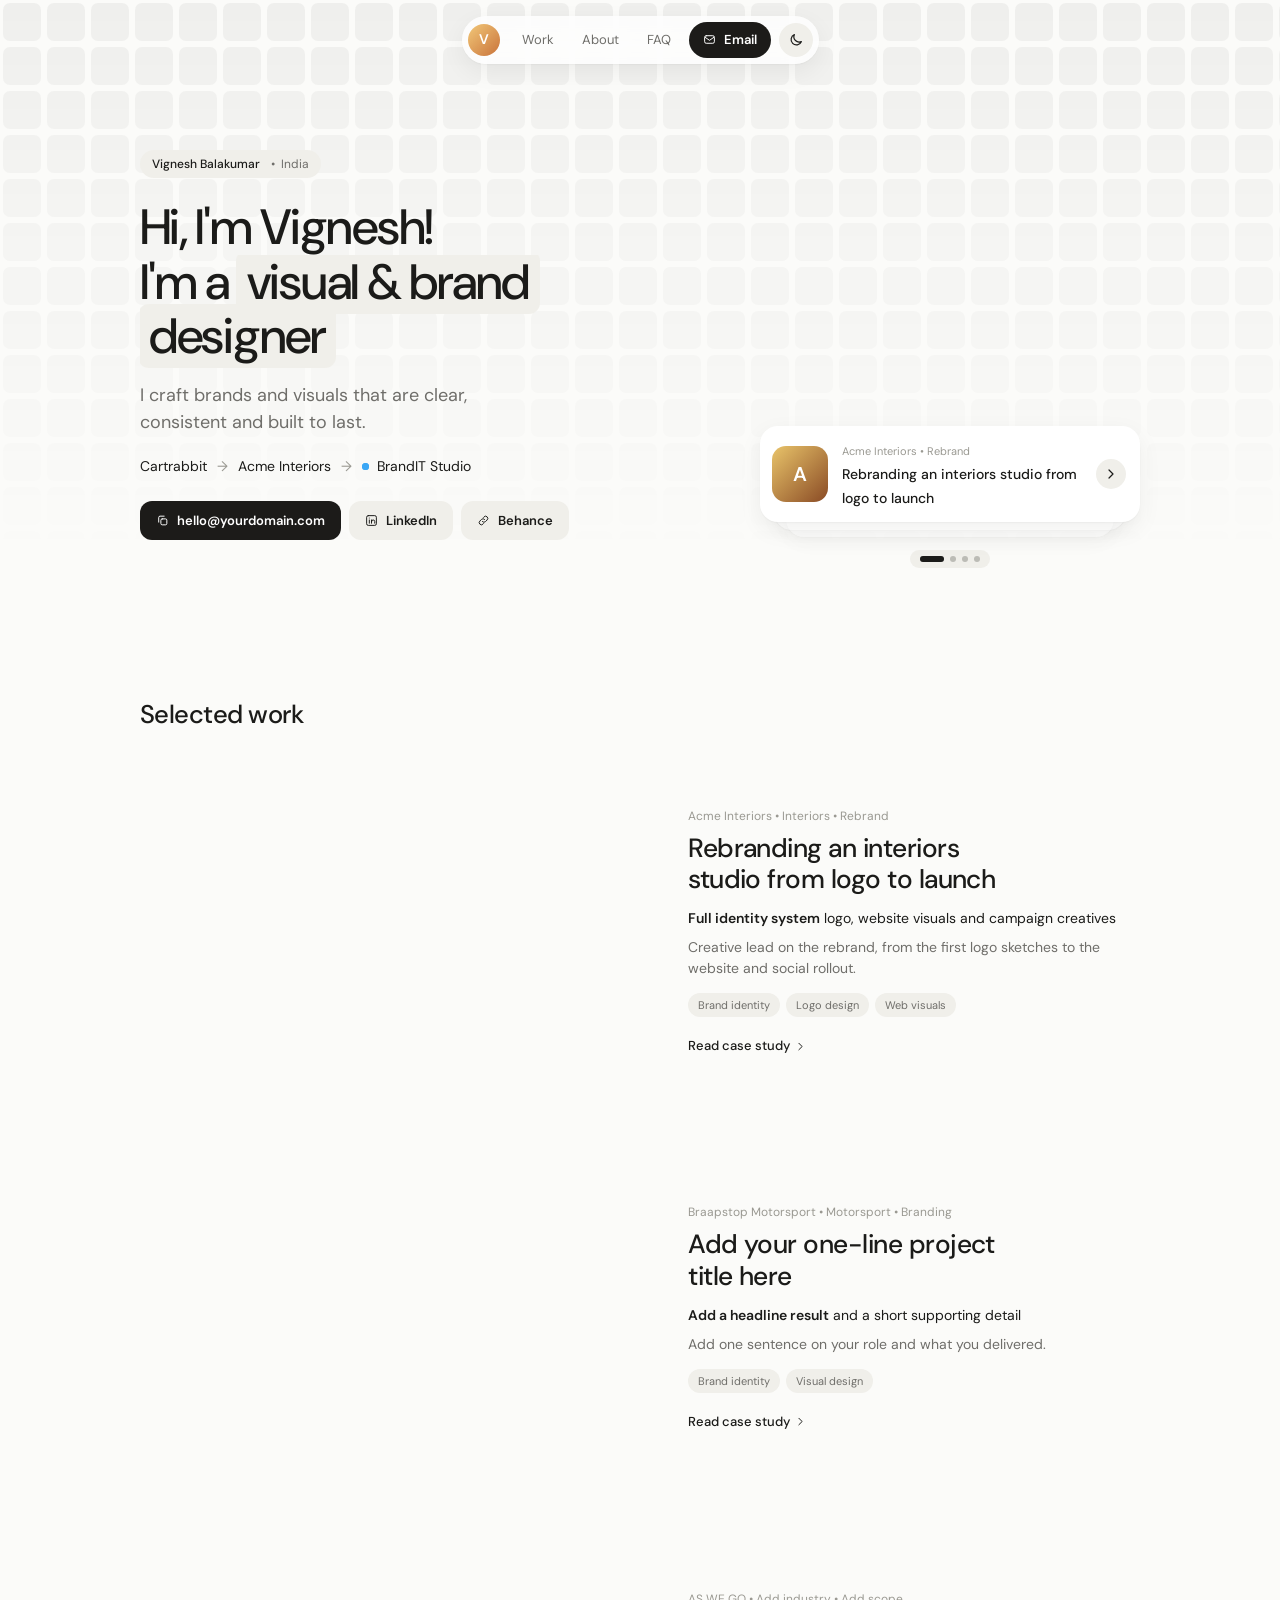
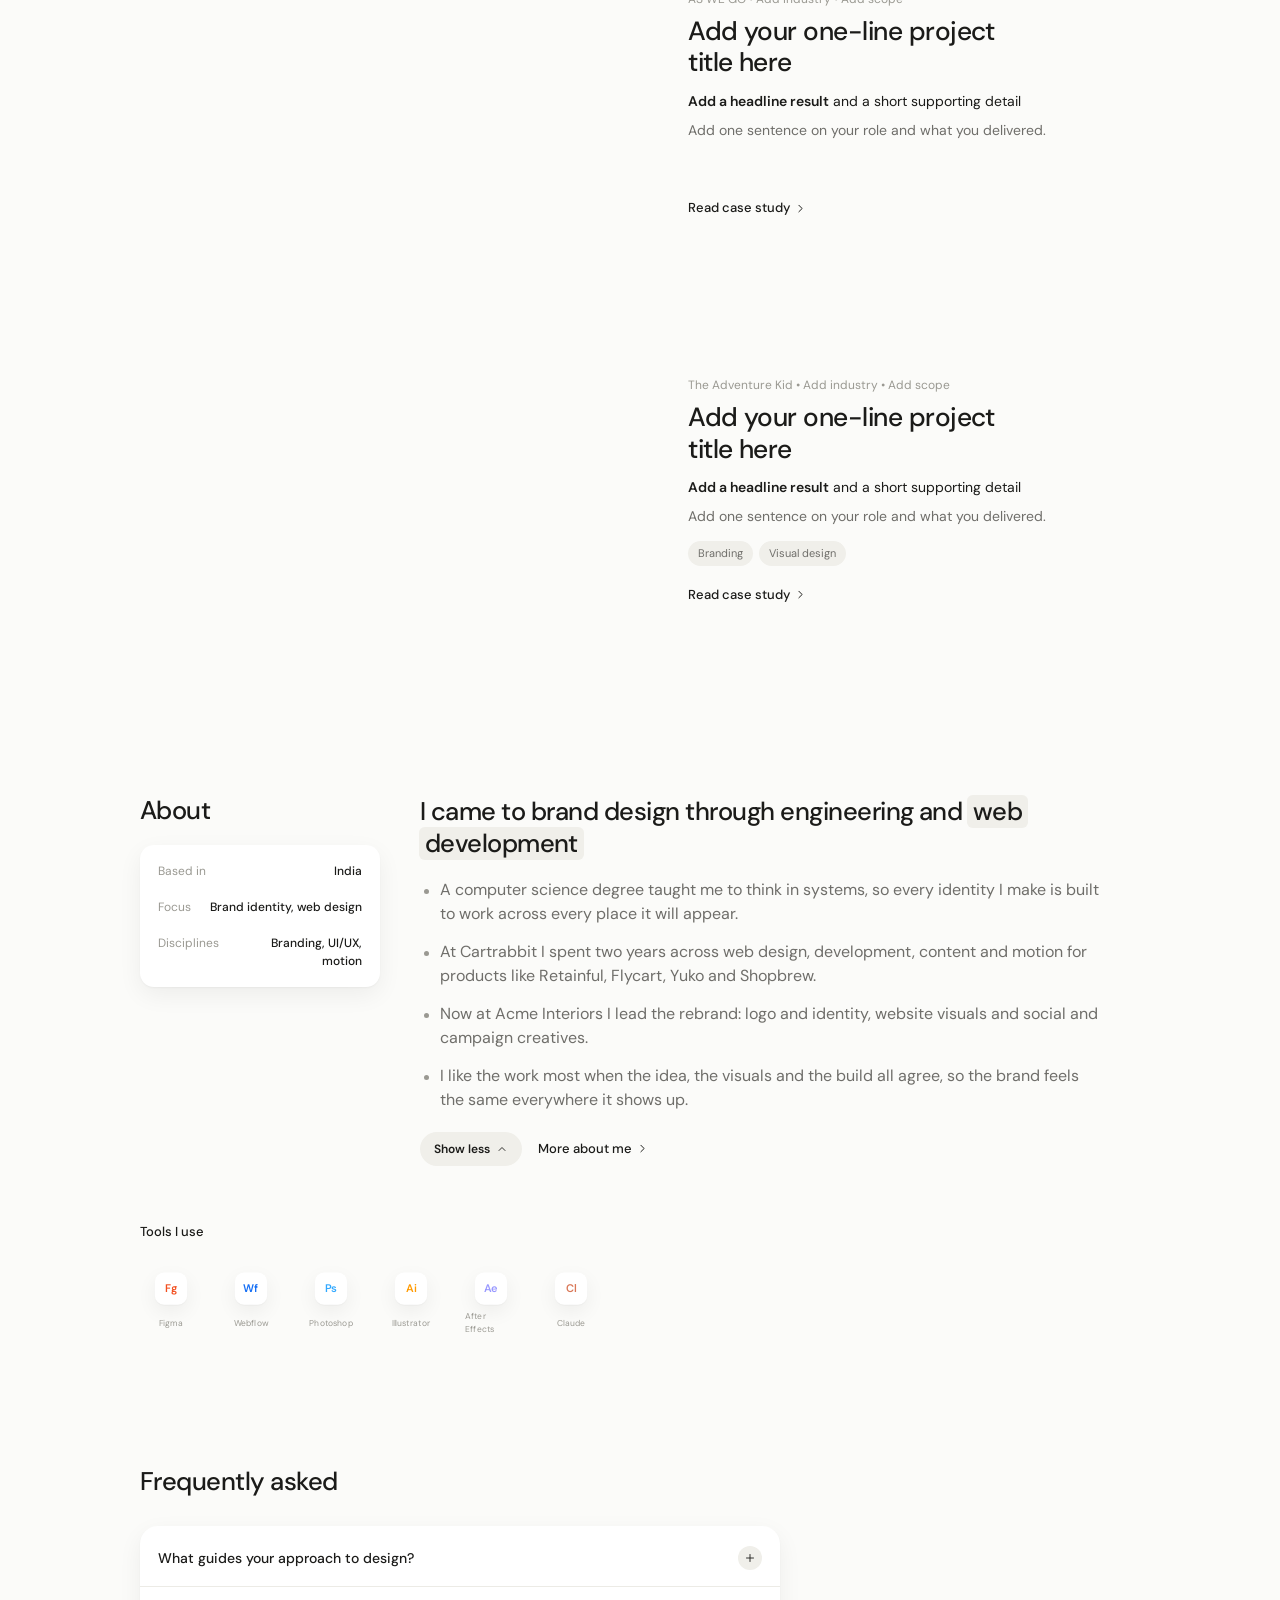
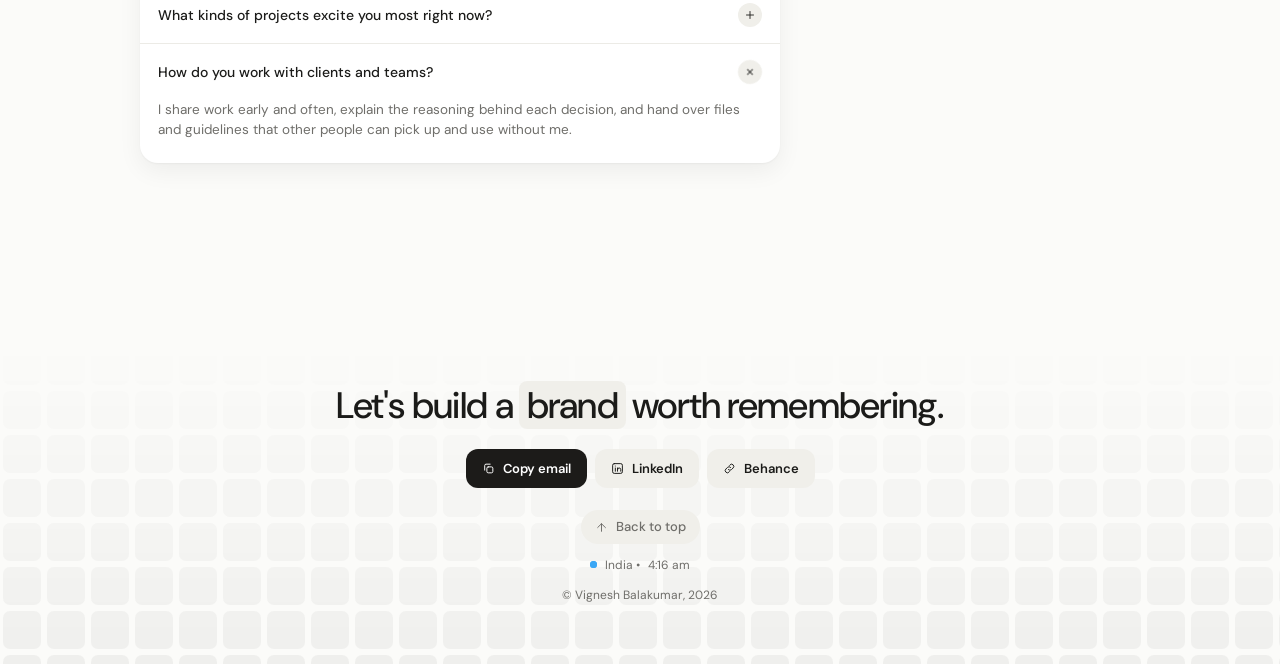
==== index.html @ 95307be4 "Initial portfolio" ====
<!DOCTYPE html>
<html lang="en">
<head>
<meta charset="utf-8">
<meta name="viewport" content="width=device-width, initial-scale=1, viewport-fit=cover">
<title>Vignesh Balakumar · Visual &amp; Brand Designer</title>
<meta name="description" content="Visual and brand designer in India. Brand identity, web design and campaign work.">
<meta name="theme-color" content="#FBFBF9">
<script>document.documentElement.classList.add("js");</script>
<!-- General Sans (Fontshare). DM Sans is the fallback. Check the Fontshare license for your use. -->
<link rel="preconnect" href="https://api.fontshare.com">
<link rel="preconnect" href="https://fonts.googleapis.com">
<link rel="stylesheet" href="https://api.fontshare.com/v2/css?f[]=general-sans@400,500,600&display=swap">
<link rel="stylesheet" href="https://fonts.googleapis.com/css2?family=DM+Sans:wght@400;500;600&display=swap">
<style>
@view-transition { navigation: auto; }
:root {
  --bg: #FBFBF9; --ink: #1B1B19; --muted: #6F6E6A; --faint: #9A9992;
  --chip: #F0EFEA; --card: #FFFFFF; --line: #ECEBE6;
  --btn: #1C1B19; --btn-ink: #FFFFFF;
  --grid: rgba(27,27,25,.05); --glow: rgba(59,167,245,.55);
  --shadow: 0 1px 2px rgba(20,20,18,.04), 0 8px 24px rgba(20,20,18,.06);
  --dot: #3BA7F5;
  --ease: cubic-bezier(.2,.7,.2,1);
  --font: "General Sans","DM Sans",system-ui,-apple-system,"Segoe UI",Roboto,"Helvetica Neue",Arial,sans-serif;
  --wrap: 1000px;
}
:root[data-theme="dark"] {
  --bg: #121211; --ink: #F2F1ED; --muted: #A09F98; --faint: #77766F;
  --chip: #242422; --card: #1A1A18; --line: #2A2A27;
  --btn: #F2F1ED; --btn-ink: #121211;
  --grid: rgba(255,255,255,.05); --glow: rgba(120,190,255,.5);
  --shadow: 0 1px 2px rgba(0,0,0,.3), 0 8px 24px rgba(0,0,0,.35);
}
*,*::before,*::after { box-sizing: border-box; }
html { scroll-behavior: smooth; scroll-padding-top: 90px; -webkit-text-size-adjust: 100%; }
body { margin: 0; background: var(--bg); color: var(--ink); font-family: var(--font); font-size: 16px; line-height: 1.5; -webkit-font-smoothing: antialiased; overflow-x: hidden; }
a { color: inherit; text-decoration: none; }
button { font: inherit; color: inherit; cursor: pointer; border: 0; background: none; }
:focus-visible { outline: 2px solid var(--dot); outline-offset: 3px; border-radius: 8px; }
.wrap { width: min(var(--wrap), 100% - 48px); margin-inline: auto; }
svg.i { width: 1em; height: 1em; flex: none; fill: none; stroke: currentColor; stroke-width: 1.8; stroke-linecap: round; stroke-linejoin: round; }

/* Theme switch circle reveal (only while toggling) */
html.theming::view-transition-old(root), html.theming::view-transition-new(root) { animation: none; mix-blend-mode: normal; }

/* Highlight chip that draws in */
.hl { background: var(--chip); border-radius: .22em; padding: 0 .22em; margin-inline: -.04em; -webkit-box-decoration-break: clone; box-decoration-break: clone; }
.js .hl { background: linear-gradient(var(--chip), var(--chip)) no-repeat 0 50% / 0% 100%; }
.js .hl.in { background-size: 100% 100%; transition: background-size .8s cubic-bezier(.65,0,.35,1) .25s; }
.hero .hl.in { transition-delay: .95s; }

/* Reveal on scroll */
.js [data-reveal] { opacity: 0; transform: translateY(20px); transition: opacity .8s var(--ease) var(--d,0s), transform .8s var(--ease) var(--d,0s); }
.js [data-reveal].in { opacity: 1; transform: none; }
.js .tool[data-reveal] { transform: translateY(14px) scale(.85); transition-timing-function: cubic-bezier(.34,1.56,.64,1); }
.js .cover[data-reveal] { opacity: 1; transform: none; clip-path: inset(0 0 100% 0 round 14px); transition: clip-path 1.05s cubic-bezier(.7,0,.2,1) var(--d,0s); }
.js .cover[data-reveal].in { clip-path: inset(0 0 0 0 round 14px); }

/* Grid texture with cursor glow */
.grid-bg {
  position: absolute; left: 0; right: 0; top: 0; height: 560px; z-index: -1; pointer-events: none;
  background-color: var(--grid);
  background-image: radial-gradient(circle 150px at var(--mx,50%) var(--my,-400px), var(--glow), transparent);
  -webkit-mask-image: url("data:image/svg+xml,%3Csvg xmlns='http://www.w3.org/2000/svg' width='44' height='44'%3E%3Crect x='3' y='3' width='38' height='38' rx='7' fill='black'/%3E%3C/svg%3E"), linear-gradient(#000 0%, transparent 100%);
  -webkit-mask-size: 44px 44px, 100% 100%; -webkit-mask-repeat: repeat, no-repeat; -webkit-mask-composite: source-in;
  mask-image: url("data:image/svg+xml,%3Csvg xmlns='http://www.w3.org/2000/svg' width='44' height='44'%3E%3Crect x='3' y='3' width='38' height='38' rx='7' fill='black'/%3E%3C/svg%3E"), linear-gradient(#000 0%, transparent 100%);
  mask-size: 44px 44px, 100% 100%; mask-repeat: repeat, no-repeat; mask-composite: intersect;
}
.grid-bg.bottom {
  top: auto; bottom: 0; height: 320px;
  -webkit-mask-image: url("data:image/svg+xml,%3Csvg xmlns='http://www.w3.org/2000/svg' width='44' height='44'%3E%3Crect x='3' y='3' width='38' height='38' rx='7' fill='black'/%3E%3C/svg%3E"), linear-gradient(transparent 0%, #000 100%);
  mask-image: url("data:image/svg+xml,%3Csvg xmlns='http://www.w3.org/2000/svg' width='44' height='44'%3E%3Crect x='3' y='3' width='38' height='38' rx='7' fill='black'/%3E%3C/svg%3E"), linear-gradient(transparent 0%, #000 100%);
}

/* Nav */
.nav {
  position: fixed; top: 16px; left: 0; right: 0; margin-inline: auto; width: max-content; max-width: calc(100% - 24px); z-index: 50;
  display: flex; align-items: center; gap: 4px; padding: 6px;
  background: color-mix(in srgb, var(--card) 78%, transparent);
  -webkit-backdrop-filter: blur(14px); backdrop-filter: blur(14px);
  border-radius: 999px; box-shadow: var(--shadow);
  animation: navIn .8s var(--ease) both;
  transition: box-shadow .3s;
}
.nav.scrolled { box-shadow: 0 1px 2px rgba(20,20,18,.06), 0 12px 32px rgba(20,20,18,.12); }
@keyframes navIn { from { opacity: 0; transform: translateY(-26px); } to { opacity: 1; transform: none; } }
.nav .avatar { width: 32px; height: 32px; border-radius: 50%; display: grid; place-items: center; background: linear-gradient(135deg,#F2C879,#C9733A); color: #fff; font-weight: 600; font-size: 14px; margin-right: 4px; transition: transform .35s cubic-bezier(.34,1.56,.64,1); }
.nav .avatar:hover { transform: rotate(-12deg) scale(1.08); }
.links { position: relative; display: flex; }
.indicator { position: absolute; top: 0; bottom: 0; left: 0; width: 0; border-radius: 999px; background: var(--chip); opacity: 0; pointer-events: none; transition: transform .4s cubic-bezier(.3,.9,.3,1), width .4s cubic-bezier(.3,.9,.3,1), opacity .2s; }
.link { position: relative; z-index: 1; padding: 7px 14px; font-size: 13px; color: var(--muted); border-radius: 999px; transition: color .2s; }
.link:hover, .link.active { color: var(--ink); }
.pill-dark { display: inline-flex; align-items: center; gap: 8px; padding: 8px 14px; border-radius: 999px; background: var(--btn); color: var(--btn-ink); font-size: 13px; font-weight: 600; transition: transform .2s; }
.pill-dark:hover { transform: scale(1.04); }
.pill-dark:active { transform: scale(.97); }
.icon-btn { width: 34px; height: 34px; border-radius: 50%; display: grid; place-items: center; background: var(--chip); font-size: 16px; margin-left: 4px; transition: transform .4s cubic-bezier(.34,1.56,.64,1); }
.icon-btn:hover { transform: rotate(25deg); }

/* Progress bar (case study) */
.progress { position: fixed; top: 0; left: 0; right: 0; height: 3px; z-index: 60; background: var(--dot); transform-origin: left; transform: scaleX(0); }

/* Hero */
.hero { position: relative; padding: 150px 0 90px; }
.hero > .wrap { display: grid; grid-template-columns: 1.3fr 1fr; gap: 40px; align-items: end; }
.chip { display: inline-flex; align-items: center; gap: 8px; padding: 5px 12px; border-radius: 999px; background: var(--chip); font-size: 12px; color: var(--muted); }
.chip b { font-weight: 500; color: var(--ink); }
h1 { font-weight: 500; font-size: clamp(2.2rem,5vw,3.1rem); line-height: 1.1; letter-spacing: -.025em; margin: 22px 0 18px; }
.ln { display: block; overflow: hidden; padding-bottom: .1em; margin-bottom: -.1em; }
.ln > span { display: inline-block; animation: lineUp .95s cubic-bezier(.2,.8,.2,1) both; animation-delay: var(--d,0s); }
@keyframes lineUp { from { transform: translateY(108%); } to { transform: none; } }
.lede { color: var(--muted); font-size: 18px; margin: 0 0 20px; max-width: 34ch; }
.path { display: flex; flex-wrap: wrap; align-items: center; gap: 10px; font-size: 14px; margin-bottom: 24px; }
.path .arrow { color: var(--faint); }
.path .status { display: inline-flex; align-items: center; gap: 8px; }
.dot { width: 7px; height: 7px; border-radius: 50%; background: var(--dot); flex: none; position: relative; }
.dot::after { content: ""; position: absolute; inset: 0; border-radius: 50%; background: var(--dot); animation: ping 2.4s ease-out infinite; }
@keyframes ping { 0% { transform: scale(1); opacity: .6; } 70%,100% { transform: scale(3.2); opacity: 0; } }
.btn-row { display: flex; flex-wrap: wrap; gap: 8px; }
.pill { display: inline-flex; align-items: center; gap: 8px; padding: 10px 16px; border-radius: 12px; background: var(--chip); font-size: 13px; font-weight: 600; transition: transform .2s var(--ease), background .2s; }
.pill:hover { transform: translateY(-2px); }
.pill:active { transform: scale(.96); }
.pill.dark { background: var(--btn); color: var(--btn-ink); }
.hero-load > * { animation: rise .7s var(--ease) both; }
.hero-load > h1 { animation: none; }
.hero-load > *:nth-child(3) { animation-delay: .5s; }
.hero-load > *:nth-child(4) { animation-delay: .6s; }
.hero-load > *:nth-child(5) { animation-delay: .7s; }
@keyframes rise { from { opacity: 0; transform: translateY(12px); } to { opacity: 1; transform: none; } }

/* Hero stacked carousel */
.stack { position: relative; width: 100%; max-width: 380px; justify-self: end; margin-bottom: 18px; animation: stackIn 1s .55s var(--ease) both; }
@keyframes stackIn { from { opacity: 0; transform: translateX(40px) rotate(2deg); } to { opacity: 1; transform: none; } }
.stack::before, .stack::after { content: ""; position: absolute; height: 100%; border-radius: 18px; background: var(--card); box-shadow: var(--shadow); z-index: 0; transition: transform .45s var(--ease), opacity .3s; }
.stack::before { left: 14px; right: 14px; top: 8px; opacity: .7; }
.stack::after { left: 26px; right: 26px; top: 15px; opacity: .45; }
.stack:hover::before { transform: translateY(4px); }
.stack:hover::after { transform: translateY(9px); }
.stack-card { position: relative; z-index: 1; display: flex; align-items: center; gap: 14px; padding: 12px 14px 12px 12px; border-radius: 18px; background: var(--card); box-shadow: var(--shadow); transition: opacity .2s, transform .2s; }
.stack-card.swap { opacity: 0; transform: translateY(8px); }
.stack-ico { width: 56px; height: 56px; border-radius: 14px; flex: none; display: grid; place-items: center; color: #fff; font-weight: 600; font-size: 20px; }
.stack-txt { min-width: 0; flex: 1; }
.stack-meta { font-size: 11px; color: var(--faint); }
.stack-title { font-size: 14px; font-weight: 500; line-height: 1.3; }
.stack-next { width: 30px; height: 30px; border-radius: 50%; background: var(--chip); display: grid; place-items: center; flex: none; transition: transform .25s; }
.stack-next:hover { transform: translateX(3px); }
.dots { position: absolute; top: calc(100% + 28px); left: 50%; transform: translateX(-50%); display: flex; gap: 6px; padding: 6px 10px; border-radius: 999px; background: var(--chip); }
.dots button { position: relative; width: 6px; height: 6px; padding: 0; border-radius: 99px; background: var(--faint); opacity: .6; overflow: hidden; transition: width .35s var(--ease), opacity .3s; }
.dots button[aria-current="true"] { width: 24px; opacity: 1; background: color-mix(in srgb, var(--faint) 45%, transparent); }
.dots button::after { content: ""; position: absolute; inset: 0; background: var(--ink); transform-origin: left; transform: scaleX(0); }
.dots button.run::after { animation: fill 4.5s linear forwards; }
.stack:hover .dots button::after { animation-play-state: paused; }
@keyframes fill { to { transform: scaleX(1); } }

/* Sections */
h2 { font-weight: 500; font-size: 1.6rem; letter-spacing: -.02em; line-height: 1.2; margin: 0; }
section { padding-block: 70px; }

/* Work list */
.work-list { display: grid; gap: 56px; margin-top: 36px; padding-inline: 10px; }
.case { display: grid; grid-template-columns: 1.15fr 1fr; gap: 30px; align-items: center; }
.cover { position: relative; aspect-ratio: 16/10.4; border-radius: 14px; overflow: hidden; display: grid; place-items: center; color: #fff; isolation: isolate; }
.cover::before { content: ""; position: absolute; inset: -6%; z-index: -1; background: var(--bg-cover); transform: translate3d(0,var(--py,0px),0) scale(var(--s,1)); transition: transform .9s var(--ease); }
.case:hover .cover, .next:hover .cover { --s: 1.07; }
.cover img { position: absolute; inset: 0; width: 100%; height: 100%; object-fit: cover; transform: scale(var(--s,1)); transition: transform .9s var(--ease); }
.cover .mark { font-weight: 600; font-size: clamp(1.5rem,3.4vw,2.2rem); letter-spacing: -.02em; text-align: center; padding: 0 20px; text-shadow: 0 2px 20px rgba(0,0,0,.25); transition: transform .6s var(--ease), letter-spacing .6s var(--ease); }
.case:hover .mark, .next:hover .mark { transform: scale(1.04); letter-spacing: -.01em; }
.case .meta, .next .meta { font-size: 12px; color: var(--faint); }
.case h3 { font-weight: 500; font-size: clamp(1.35rem,2.4vw,1.65rem); line-height: 1.2; letter-spacing: -.02em; margin: 8px 0 12px; max-width: 18ch; }
.case .metric { font-size: 14px; margin: 0 0 8px; }
.case .metric strong { font-weight: 600; }
.case .desc { font-size: 14px; color: var(--muted); margin: 0 0 14px; max-width: 42ch; }
.tags { display: flex; flex-wrap: wrap; gap: 6px; margin-bottom: 16px; }
.tags span { padding: 4px 10px; border-radius: 999px; background: var(--chip); font-size: 11px; color: var(--muted); }
.read { display: inline-flex; align-items: center; gap: 4px; font-size: 13px; font-weight: 500; }
.read .i { transition: transform .25s var(--ease); }
.read:hover .i, .case:hover .read .i, .next:hover .read .i { transform: translateX(4px); }

/* About */
.about { display: grid; grid-template-columns: 240px 1fr; gap: 40px; align-items: start; }
.facts { margin-top: 18px; padding: 8px 18px; background: var(--card); border-radius: 14px; box-shadow: var(--shadow); font-size: 12px; }
.facts div { display: flex; justify-content: space-between; gap: 14px; padding: 9px 0; }
.facts dt { color: var(--faint); }
.facts dd { margin: 0; text-align: right; font-weight: 500; }
.about h3 { font-weight: 500; font-size: 1.6rem; line-height: 1.25; letter-spacing: -.02em; margin: 0 0 18px; }
.bullets { list-style: none; margin: 0; padding: 0; display: grid; gap: 14px; color: var(--muted); font-size: 16px; }
.bullets li { position: relative; padding-left: 20px; max-width: 62ch; }
.bullets li::before { content: ""; position: absolute; left: 4px; top: .7em; width: 5px; height: 5px; border-radius: 50%; background: var(--faint); }
.bullets li[hidden] { display: none; }
.toggle { margin-top: 20px; display: inline-flex; align-items: center; gap: 6px; padding: 8px 14px; border-radius: 999px; background: var(--chip); font-size: 12px; font-weight: 600; }
.toggle .i { transition: transform .3s; }
.toggle[aria-expanded="true"] .i { transform: rotate(180deg); }
.tools { margin-top: 56px; }
.tools h4 { margin: 0 0 12px; font-weight: 500; font-size: 13px; }
.tool-row { display: flex; flex-wrap: wrap; gap: 14px 18px; }
.tool { display: grid; justify-items: center; gap: 6px; width: 62px; font-size: 10px; color: var(--faint); }
.tool i { width: 38px; height: 38px; border-radius: 11px; display: grid; place-items: center; background: var(--card); box-shadow: var(--shadow); font-style: normal; font-weight: 600; font-size: 13px; transition: transform .35s cubic-bezier(.34,1.56,.64,1); }
.tool:hover i { transform: translateY(-5px) rotate(-6deg); }

/* FAQ */
.faq { margin-top: 28px; max-width: 640px; background: var(--card); border-radius: 18px; box-shadow: var(--shadow); padding: 4px 0; }
.faq-item + .faq-item { border-top: 1px solid var(--line); }
.faq-q { width: 100%; display: flex; justify-content: space-between; align-items: center; gap: 16px; padding: 16px 18px; text-align: left; font-size: 14px; font-weight: 500; }
.faq-q .tg { width: 24px; height: 24px; border-radius: 50%; background: var(--chip); display: grid; place-items: center; flex: none; font-size: 12px; transition: transform .35s var(--ease); }
.faq-q[aria-expanded="true"] .tg { transform: rotate(135deg); }
.faq-a { display: grid; grid-template-rows: 0fr; transition: grid-template-rows .35s ease; }
.faq-a.open { grid-template-rows: 1fr; }
.faq-a > div { overflow: hidden; }
.faq-a p { margin: 0; padding: 0 18px 18px; font-size: 13.5px; color: var(--muted); }

/* Footer */
footer { position: relative; text-align: center; padding: 110px 0 60px; margin-top: 40px; }
footer h2 { font-size: clamp(1.7rem,4vw,2.3rem); margin-bottom: 22px; }
footer .btn-row { justify-content: center; }
.foot-meta { display: grid; justify-items: center; gap: 12px; margin-top: 22px; font-size: 12px; color: var(--muted); }
.foot-meta .pill { font-weight: 500; color: var(--muted); padding: 7px 14px; border-radius: 999px; }
.foot-meta .where { display: inline-flex; align-items: center; gap: 8px; }

/* ===== Case study page ===== */
.case-hero { padding: 130px 0 30px; position: relative; }
.back { display: inline-flex; align-items: center; gap: 6px; padding: 6px 12px 6px 8px; border-radius: 999px; background: var(--chip); font-size: 12px; font-weight: 500; transition: transform .25s var(--ease); }
.back .i { transition: transform .25s var(--ease); }
.back:hover .i { transform: translateX(-3px); }
.case-hero .meta { margin: 26px 0 8px; font-size: 13px; color: var(--muted); }
.case-hero h1 { font-size: clamp(2.2rem,5.5vw,3.4rem); max-width: 16ch; margin: 0 0 18px; }
.case-hero .sub { color: var(--muted); font-size: 17px; max-width: 54ch; margin: 0 0 18px; }
.badge { display: inline-flex; align-items: center; gap: 8px; padding: 8px 14px; border-radius: 999px; background: var(--chip); font-size: 13px; font-weight: 500; }
.facts-bar { display: grid; grid-template-columns: repeat(4,1fr); gap: 16px; margin-top: 26px; padding: 16px 20px; background: var(--card); border-radius: 16px; box-shadow: var(--shadow); }
.facts-bar dt { font-size: 11px; color: var(--faint); margin-bottom: 3px; }
.facts-bar dd { margin: 0; font-size: 14px; font-weight: 500; }
.facts-bar a { display: inline-flex; align-items: center; gap: 4px; }
.hero-cover { margin-top: 22px; aspect-ratio: 2.3/1; border-radius: 20px; }
.js .hero-cover[data-reveal] { clip-path: inset(0 0 100% 0 round 20px); }
.js .hero-cover[data-reveal].in { clip-path: inset(0 0 0 0 round 20px); }
.hero-cover .mark { font-size: clamp(2rem,6vw,3.6rem); }

.doc { display: grid; grid-template-columns: 170px minmax(0,680px); gap: 40px; margin-top: 80px; }
.rail { position: sticky; top: 120px; align-self: start; height: max-content; }
.rail ul { list-style: none; margin: 0; padding: 0; display: grid; gap: 6px; }
.rail a { display: flex; align-items: center; gap: 12px; height: 18px; font-size: 12px; color: var(--faint); }
.rail i { display: block; height: 1.5px; width: 14px; background: var(--faint); opacity: .5; transition: width .4s var(--ease), background .3s, opacity .3s; }
.rail span { opacity: 0; transform: translateX(-6px); transition: opacity .3s, transform .3s var(--ease); white-space: nowrap; }
.rail a:hover span { opacity: 1; transform: none; }
.rail a.on { color: var(--ink); }
.rail a.on i { width: 44px; background: var(--ink); opacity: 1; }
.rail a.on span { opacity: 1; transform: none; }
.sec { margin-top: 96px; }
.sec:first-child { margin-top: 0; }
.sec h2 { margin-bottom: 20px; }
.sec h3 { font-weight: 500; font-size: 1.05rem; margin: 28px 0 12px; }
.prose p { margin: 0 0 16px; max-width: 62ch; color: color-mix(in srgb, var(--ink) 90%, transparent); line-height: 1.65; }
.lead { font-size: 1.12rem; font-weight: 500; line-height: 1.4; margin: 28px 0 12px; }
.card { background: var(--card); border-radius: 18px; box-shadow: var(--shadow); padding: 12px; }
.card.pad { padding: 20px 22px; }
figure { margin: 0 0 20px; }
figcaption, .cap { margin-top: 10px; font-size: 12px; color: var(--faint); }
.card + .cap, figure .cap { margin-top: 10px; }
.quote-card { display: grid; grid-template-columns: 34px 1fr; gap: 6px; padding: 22px; }
.quote-card .q, .insight .q { font-size: 44px; line-height: .8; color: var(--faint); opacity: .6; font-family: Georgia, serif; }
.quote-card p { margin: 0; font-size: 1.1rem; font-weight: 500; line-height: 1.4; }
.quote-card small { display: block; margin-top: 10px; font-size: 12px; color: var(--faint); font-weight: 400; }
.ph { position: relative; display: grid; place-items: center; width: 100%; aspect-ratio: var(--ar,16/9.5); border-radius: 12px; background: linear-gradient(135deg, var(--a,#E8EBF4), var(--b,#D3DBEE)); color: rgba(20,20,40,.45); font-size: 13px; font-weight: 500; overflow: hidden; }
:root[data-theme="dark"] .ph { color: rgba(255,255,255,.5); filter: brightness(.75); }
.ph img { position: absolute; inset: 0; width: 100%; height: 100%; object-fit: cover; }
.grid2 { display: grid; grid-template-columns: 1fr 1fr; gap: 16px; }
.grid3 { display: grid; grid-template-columns: repeat(3,1fr); gap: 16px; }

/* Feature viewer */
.viewer { }
.viewer-stage { position: relative; }
.panel { position: absolute; inset: 0; opacity: 0; transform: scale(1.025); transition: opacity .6s var(--ease), transform .8s var(--ease); pointer-events: none; }
.panel.on { opacity: 1; transform: none; pointer-events: auto; }
.viewer-stage .sizer { visibility: hidden; }
.viewer-bar { display: flex; align-items: center; gap: 8px; margin-top: 14px; overflow-x: auto; scrollbar-width: none; padding-bottom: 2px; }
.viewer-bar::-webkit-scrollbar { display: none; }
.pause { width: 30px; height: 30px; border-radius: 50%; background: var(--chip); display: grid; place-items: center; flex: none; font-size: 13px; }
.tab { position: relative; padding: 7px 14px; border-radius: 999px; background: var(--chip); font-size: 12px; font-weight: 500; white-space: nowrap; overflow: hidden; transition: background .3s, color .3s; }
.tab[aria-selected="true"] { background: var(--btn); color: var(--btn-ink); }
.tab::after { content: ""; position: absolute; left: 0; right: 0; bottom: 0; height: 2px; background: currentColor; opacity: .5; transform-origin: left; transform: scaleX(0); }
.tab.run::after { animation: fill 4.5s linear forwards; }
.viewer.paused .tab::after, .viewer.wait .tab::after { animation-play-state: paused; }
.viewer-cap { margin: 12px 0 0; font-size: 12.5px; color: var(--muted); min-height: 1.5em; }

/* Diamond */
.diamond { width: 100%; height: auto; display: block; }
.diamond path, .diamond line, .diamond circle { fill: none; stroke: var(--ink); stroke-width: 1.2; }
.diamond .dash { stroke-dasharray: 3 4; stroke: var(--faint); }
.diamond text { fill: var(--ink); font-family: var(--font); font-size: 13px; text-anchor: middle; }
.diamond .small { fill: var(--muted); font-size: 11px; }
.js .diamond .draw { stroke-dasharray: 1; stroke-dashoffset: 1; }
.js .diamond.in .draw { stroke-dashoffset: 0; transition: stroke-dashoffset 1.8s cubic-bezier(.6,0,.2,1); }
.js .diamond text { opacity: 0; transition: opacity .6s ease 1.2s; }
.js .diamond.in text { opacity: 1; }
.js .diamond circle { opacity: 0; transition: opacity .4s ease .8s; }
.js .diamond.in circle { opacity: 1; }

/* Stats */
.stat { position: relative; display: grid; grid-template-columns: 130px 1fr; gap: 18px; align-items: center; padding: 18px 0; }
.stat::before { content: ""; position: absolute; top: 0; left: 0; right: 0; height: 1px; background: var(--line); transform-origin: left; }
.js .stat::before { transform: scaleX(0); }
.js .stat.in::before { transform: scaleX(1); transition: transform 1.2s cubic-bezier(.6,0,.2,1) .1s; }
.stat b { font-weight: 400; font-size: 3rem; letter-spacing: -.03em; line-height: 1; font-variant-numeric: tabular-nums; }
.stat p { margin: 0; font-size: 14px; color: var(--muted); max-width: 40ch; }

/* Numbered questions */
.qs { padding: 6px 18px; }
.qs li { list-style: none; display: grid; grid-template-columns: 22px 1fr; gap: 12px; padding: 14px 0; font-size: 14px; line-height: 1.5; }
.qs li + li { border-top: 1px solid var(--line); }
.qs ol { margin: 0; padding: 0; }
.qs em { font-style: normal; width: 20px; height: 20px; border-radius: 50%; background: var(--chip); display: grid; place-items: center; font-size: 10px; color: var(--muted); margin-top: 2px; }

/* Insights */
.insights { display: grid; gap: 8px; }
.insight { padding: 18px 20px; }
.insight small { font-size: 11px; color: var(--faint); }
.insight h4 { margin: 4px 0 12px; font-weight: 500; font-size: 15px; }
.insight blockquote { margin: 0; display: grid; grid-template-columns: 28px 1fr; font-size: 14px; color: var(--muted); line-height: 1.55; }

/* Slider */
.slider-view { overflow: hidden; border-radius: 18px; outline-offset: 4px; touch-action: pan-y; }
.slider-track { display: flex; transition: transform .6s var(--ease); }
.slide { flex: 0 0 100%; margin: 0; padding: 2px; }
.slide .card { margin: 0; }
.slider-ctl { display: flex; align-items: center; gap: 10px; margin-top: 14px; }
.slider-ctl button { width: 32px; height: 32px; border-radius: 50%; background: var(--chip); display: grid; place-items: center; transition: transform .2s, opacity .2s; }
.slider-ctl button:hover:not(:disabled) { transform: scale(1.1); }
.slider-ctl button:disabled { opacity: .4; cursor: default; }
.slider-ctl button.primary { background: var(--btn); color: var(--btn-ink); }
.slider-ctl .count { font-size: 12px; font-variant-numeric: tabular-nums; color: var(--muted); min-width: 52px; }
.slider-ctl .bar { flex: 0 1 180px; height: 2px; background: var(--line); border-radius: 2px; overflow: hidden; }
.slider-ctl .bar i { display: block; height: 100%; width: 0; background: var(--ink); transition: width .6s var(--ease); }

/* Outcomes */
.outcomes { display: grid; grid-template-columns: 1fr 1fr; gap: 10px; margin-bottom: 28px; }
.outcome { padding: 18px 20px 20px; }
.outcome .ico { width: 30px; height: 30px; border-radius: 50%; background: var(--btn); color: var(--btn-ink); display: grid; place-items: center; font-size: 14px; margin-bottom: 14px; transition: transform .5s cubic-bezier(.34,1.56,.64,1); }
.outcome:hover .ico { transform: rotate(-12deg) scale(1.12); }
.outcome h4 { margin: 0 0 6px; font-weight: 500; font-size: 14.5px; }
.outcome p { margin: 0; font-size: 13px; color: var(--muted); line-height: 1.55; }
.btn-dark { display: inline-flex; align-items: center; gap: 8px; padding: 10px 16px; border-radius: 12px; background: var(--btn); color: var(--btn-ink); font-size: 13px; font-weight: 600; transition: transform .2s; }
.btn-dark:hover { transform: translateY(-2px); }

/* Next case */
.next { display: grid; grid-template-columns: 1fr 1fr; gap: 28px; align-items: center; margin-top: 110px; padding-inline: 10px; }
.next h3 { font-weight: 500; font-size: 1.3rem; line-height: 1.25; letter-spacing: -.02em; margin: 6px 0 10px; max-width: 20ch; }
.next p { font-size: 14px; color: var(--muted); margin: 0 0 14px; max-width: 40ch; }
.next .cover { aspect-ratio: 16/9.2; }

@media (max-width: 900px) {
  .doc { grid-template-columns: 1fr; margin-top: 56px; }
  .rail { display: none; }
  .facts-bar { grid-template-columns: 1fr 1fr; }
}
@media (max-width: 820px) {
  .hero { padding-top: 120px; }
  .hero > .wrap { grid-template-columns: 1fr; }
  .stack { justify-self: start; margin-bottom: 56px; }
  .case, .next { grid-template-columns: 1fr; gap: 18px; }
  .work-list { padding-inline: 0; gap: 48px; }
  .about { grid-template-columns: 1fr; gap: 24px; }
  .facts { max-width: 320px; }
  .link.opt { display: none; }
  .grid2, .grid3, .outcomes { grid-template-columns: 1fr; }
  .stat { grid-template-columns: 96px 1fr; }
  .stat b { font-size: 2.4rem; }
}
@media (max-width: 480px) { .link { padding: 7px 10px; } }
@media (prefers-reduced-motion: reduce) {
  *,*::before,*::after { animation: none !important; transition: none !important; scroll-behavior: auto !important; }
  .js [data-reveal], .js .cover[data-reveal] { opacity: 1 !important; transform: none !important; clip-path: none !important; }
}

/* Case hero entrance */
.hero-in { animation: rise .7s var(--ease) both; }
.case-hero .badge, .case-hero .back { display: inline-flex; }
.case-hero .meta.hero-in { display: block; }

/* ===== About page ===== */
.about-hero { padding: 140px 0 70px; }
.about-hero > .wrap { display: grid; grid-template-columns: 1.35fr 1fr; gap: 48px; align-items: center; }
.about-hero h1 { max-width: none; font-size: clamp(2.2rem,5vw,3.2rem); margin: 22px 0 18px; }
.about-hero .lede { max-width: 46ch; font-size: 17px; margin-bottom: 24px; }
.portrait-wrap { position: relative; justify-self: end; width: min(100%, 340px); perspective: 900px; animation: stackIn 1s .45s var(--ease) both; }
.portrait { position: relative; aspect-ratio: 4/5; border-radius: 26px; overflow: hidden; display: grid; place-items: center; color: #fff; box-shadow: var(--shadow); background: radial-gradient(90% 70% at 20% 15%, #F2C879 0%, transparent 60%), radial-gradient(80% 80% at 90% 95%, #C9733A 0%, transparent 62%), #2A211A; transform: rotateX(var(--rx,0deg)) rotateY(var(--ry,0deg)); transition: transform .35s var(--ease); isolation: isolate; }
.portrait .initial { font-size: 7rem; font-weight: 500; letter-spacing: -.04em; text-shadow: 0 6px 40px rgba(0,0,0,.25); }
.portrait img { position: absolute; inset: 0; width: 100%; height: 100%; object-fit: cover; }
.portrait .note { position: absolute; bottom: 14px; left: 14px; font-size: 11px; padding: 4px 10px; border-radius: 999px; background: rgba(255,255,255,.18); -webkit-backdrop-filter: blur(8px); backdrop-filter: blur(8px); }
.float-chip { position: absolute; padding: 7px 13px; border-radius: 999px; background: var(--card); box-shadow: var(--shadow); font-size: 12px; font-weight: 500; white-space: nowrap; animation: bob 5s ease-in-out infinite; }
.float-chip.c1 { top: 10%; left: -14%; }
.float-chip.c2 { top: 52%; right: -10%; animation-delay: -1.7s; }
.float-chip.c3 { bottom: 8%; left: -8%; animation-delay: -3.2s; }
@keyframes bob { 0%,100% { transform: translateY(0); } 50% { transform: translateY(-9px); } }

.split { display: grid; grid-template-columns: 200px minmax(0,1fr); gap: 40px; padding-block: 56px; }
.split > h2 { position: sticky; top: 110px; align-self: start; }
.split .body { max-width: 680px; }
.split .prose p { font-size: 16.5px; }
.split .prose p:first-child { font-size: 1.15rem; font-weight: 500; line-height: 1.45; color: var(--ink); }

.timeline { position: relative; padding-left: 30px; --p: 0; }
.timeline::before, .timeline::after { content: ""; position: absolute; left: 5px; top: 8px; bottom: 34px; width: 1.5px; }
.timeline::before { background: var(--line); }
.timeline::after { background: var(--ink); transform-origin: top; transform: scaleY(var(--p)); }
.tl-item { position: relative; padding-bottom: 38px; }
.tl-item:last-child { padding-bottom: 0; }
.tl-item::before { content: ""; position: absolute; left: -30px; top: 5px; width: 11px; height: 11px; border-radius: 50%; background: var(--bg); border: 1.5px solid var(--faint); transition: background .4s, border-color .4s, transform .5s cubic-bezier(.34,1.56,.64,1); }
.tl-item.on::before { background: var(--ink); border-color: var(--ink); transform: scale(1.2); }
.tl-item small { font-size: 12px; color: var(--faint); }
.tl-item h3 { margin: 4px 0 2px; font-weight: 500; font-size: 1.15rem; letter-spacing: -.01em; }
.tl-item .org { font-size: 14px; color: var(--muted); margin-bottom: 8px; }
.tl-item p { margin: 0 0 12px; font-size: 14px; color: var(--muted); max-width: 56ch; line-height: 1.6; }

.about-actions { display: flex; flex-wrap: wrap; align-items: center; gap: 16px; margin-top: 20px; }
.about-actions .toggle { margin-top: 0; }

@media (max-width: 900px) {
  .about-hero > .wrap { grid-template-columns: 1fr; gap: 36px; }
  .portrait-wrap { justify-self: start; width: min(100%, 300px); margin-left: 14px; }
  .split { grid-template-columns: 1fr; gap: 20px; padding-block: 40px; }
  .split > h2 { position: static; }
}

</style>
</head>
<body id="top">
<svg width="0" height="0" style="position:absolute" aria-hidden="true">
  <symbol id="i-copy" viewBox="0 0 24 24"><rect x="9" y="9" width="11" height="11" rx="2.5"/><path d="M5 15V6.5A2.5 2.5 0 0 1 7.5 4H15"/></symbol>
  <symbol id="i-mail" viewBox="0 0 24 24"><rect x="3" y="5" width="18" height="14" rx="3"/><path d="m4 8 8 5.5L20 8"/></symbol>
  <symbol id="i-in" viewBox="0 0 24 24"><rect x="3" y="3" width="18" height="18" rx="3"/><path d="M8 11v6M8 7.5v.01M12 17v-6m0 3a3 3 0 0 1 6 0v3"/></symbol>
  <symbol id="i-link" viewBox="0 0 24 24"><path d="M10 14a4 4 0 0 0 5.7 0l3-3a4 4 0 0 0-5.7-5.7l-1 1"/><path d="M14 10a4 4 0 0 0-5.7 0l-3 3A4 4 0 0 0 11 18.7l1-1"/></symbol>
  <symbol id="i-moon" viewBox="0 0 24 24"><path d="M20 14.5A8 8 0 0 1 9.5 4 8 8 0 1 0 20 14.5Z"/></symbol>
  <symbol id="i-sun" viewBox="0 0 24 24"><circle cx="12" cy="12" r="4"/><path d="M12 2v2M12 20v2M4.9 4.9l1.4 1.4M17.7 17.7l1.4 1.4M2 12h2M20 12h2M4.9 19.1l1.4-1.4M17.7 6.3l1.4-1.4"/></symbol>
  <symbol id="i-right" viewBox="0 0 24 24"><path d="m9 6 6 6-6 6"/></symbol>
  <symbol id="i-left" viewBox="0 0 24 24"><path d="m15 6-6 6 6 6"/></symbol>
  <symbol id="i-down" viewBox="0 0 24 24"><path d="m6 9 6 6 6-6"/></symbol>
  <symbol id="i-plus" viewBox="0 0 24 24"><path d="M12 5v14M5 12h14"/></symbol>
  <symbol id="i-up" viewBox="0 0 24 24"><path d="M12 19V5M5 12l7-7 7 7"/></symbol>
  <symbol id="i-ext" viewBox="0 0 24 24"><path d="M7 17 17 7M9 7h8v8"/></symbol>
  <symbol id="i-pause" viewBox="0 0 24 24"><path d="M9 6v12M15 6v12"/></symbol>
  <symbol id="i-play" viewBox="0 0 24 24"><path d="M8 5.5v13l10-6.5Z"/></symbol>
  <symbol id="i-shield" viewBox="0 0 24 24"><path d="M12 3 5 6v5c0 4.5 3 8 7 10 4-2 7-5.5 7-10V6l-7-3Z"/><path d="m9 12 2 2 4-4"/></symbol>
  <symbol id="i-check" viewBox="0 0 24 24"><circle cx="12" cy="12" r="9"/><path d="m8.5 12.5 2.5 2.5 4.5-5"/></symbol>
  <symbol id="i-users" viewBox="0 0 24 24"><circle cx="9" cy="8" r="3.2"/><path d="M3 19c0-3.3 2.7-5.5 6-5.5s6 2.2 6 5.5"/><circle cx="17" cy="9" r="2.5"/><path d="M17.5 13.8c2.2.3 3.8 2 3.8 4.2"/></symbol>
  <symbol id="i-star" viewBox="0 0 24 24"><path d="m12 3.5 2.6 5.5 5.9.7-4.4 4 1.3 5.8-5.4-3-5.4 3 1.3-5.8-4.4-4 5.9-.7Z"/></symbol>
  <symbol id="i-spark" viewBox="0 0 24 24"><path d="m12 3 1.8 5.2L19 10l-5.2 1.8L12 17l-1.8-5.2L5 10l5.2-1.8Z"/></symbol>
</svg>

<nav class="nav" aria-label="Primary">
  <a class="avatar" href="#top" aria-label="Back to top">V</a>
  <div class="links">
    <i class="indicator" aria-hidden="true"></i>
    <a class="link" href="#work">Work</a>
    <a class="link" href="#about">About</a>
    <a class="link opt" href="#faq">FAQ</a>
  </div>
  <a class="pill-dark" data-mail href="mailto:hello@yourdomain.com"><svg class="i"><use href="#i-mail"/></svg>Email</a>
  <button class="icon-btn" id="theme" type="button" aria-label="Switch to dark mode"><svg class="i"><use href="#i-moon"/></svg></button>
</nav>


<header class="hero">
  <div class="grid-bg"></div>
  <div class="wrap">
    <div class="hero-load">
      <span class="chip"><b>Vignesh Balakumar</b> &nbsp;&bull;&nbsp; India</span>
      <h1>
        <span class="ln"><span style="--d:.15s">Hi, I'm Vignesh!</span></span>
        <span class="ln"><span style="--d:.3s">I'm a <span class="hl">visual &amp; brand designer</span></span></span>
      </h1>
      <p class="lede">I craft brands and visuals that are clear, consistent and built to last.</p>
      <div class="path" aria-label="Career path">
        <span>Cartrabbit</span><span class="arrow">&rarr;</span><span>Acme Interiors</span><span class="arrow">&rarr;</span>
        <span class="status"><span class="dot"></span>BrandIT Studio</span>
      </div>
      <div class="btn-row">
        <button class="pill dark" type="button" data-copy><svg class="i"><use href="#i-copy"/></svg><span data-email>hello@yourdomain.com</span></button>
        <a class="pill" href="#"><svg class="i"><use href="#i-in"/></svg>LinkedIn</a>
        <a class="pill" href="#"><svg class="i"><use href="#i-link"/></svg>Behance</a>
      </div>
    </div>

    <div class="stack" aria-label="Featured work">
      <a class="stack-card" id="stackCard" href="#work">
        <span class="stack-ico" id="stackIco"></span>
        <span class="stack-txt"><span class="stack-meta" id="stackMeta"></span><br><span class="stack-title" id="stackTitle"></span></span>
        <button class="stack-next" id="stackNext" type="button" aria-label="Next project"><svg class="i"><use href="#i-right"/></svg></button>
      </a>
      <div class="dots" id="dots"></div>
    </div>
  </div>
</header>

<main>
  <section id="work">
    <div class="wrap">
      <h2 data-reveal>Selected work</h2>
      <div class="work-list">

        <article class="case">
          <div class="cover" data-reveal style="--bg-cover: radial-gradient(80% 90% at 15% 15%, #E9C46A 0%, transparent 55%), radial-gradient(70% 80% at 90% 85%, #8A4B25 0%, transparent 60%), #1E1A14;">
            <!-- Real image: <img src="images/acme.jpg" alt="Acme Interiors identity"> -->
            <span class="mark">Acme Interiors</span>
          </div>
          <div data-stagger=".07">
            <div class="meta">Acme Interiors &bull; Interiors &bull; Rebrand</div>
            <h3>Rebranding an interiors studio from logo to launch</h3>
            <p class="metric"><strong>Full identity system</strong> logo, website visuals and campaign creatives</p>
            <p class="desc">Creative lead on the rebrand, from the first logo sketches to the website and social rollout.</p>
            <div class="tags"><span>Brand identity</span><span>Logo design</span><span>Web visuals</span></div>
            <a class="read" href="case-study.html">Read case study <svg class="i"><use href="#i-right"/></svg></a>
          </div>
        </article>

        <article class="case">
          <div class="cover" data-reveal style="--bg-cover: radial-gradient(75% 85% at 85% 20%, #E5383B 0%, transparent 58%), radial-gradient(70% 80% at 10% 90%, #4A1517 0%, transparent 60%), #0F0F10;">
            <span class="mark">Braapstop Motorsport</span>
          </div>
          <div data-stagger=".07">
            <div class="meta">Braapstop Motorsport &bull; Motorsport &bull; Branding</div>
            <h3>Add your one-line project title here</h3>
            <p class="metric"><strong>Add a headline result</strong> and a short supporting detail</p>
            <p class="desc">Add one sentence on your role and what you delivered.</p>
            <div class="tags"><span>Brand identity</span><span>Visual design</span></div>
            <a class="read" href="#">Read case study <svg class="i"><use href="#i-right"/></svg></a>
          </div>
        </article>

        <article class="case">
          <div class="cover" data-reveal style="--bg-cover: radial-gradient(75% 85% at 20% 20%, #2EC4B6 0%, transparent 58%), radial-gradient(70% 80% at 90% 90%, #1B3A6B 0%, transparent 62%), #0E2233;">
            <span class="mark">AS WE GO</span>
          </div>
          <div data-stagger=".07">
            <div class="meta">AS WE GO &bull; Add industry &bull; Add scope</div>
            <h3>Add your one-line project title here</h3>
            <p class="metric"><strong>Add a headline result</strong> and a short supporting detail</p>
            <p class="desc">Add one sentence on your role and what you delivered.</p>
            <div class="tags"><span>Branding</span><span>Campaign</span></div>
            <a class="read" href="#">Read case study <svg class="i"><use href="#i-right"/></svg></a>
          </div>
        </article>

        <article class="case">
          <div class="cover" data-reveal style="--bg-cover: radial-gradient(75% 85% at 80% 15%, #F4A261 0%, transparent 56%), radial-gradient(70% 80% at 10% 90%, #2D6A4F 0%, transparent 62%), #17301F;">
            <span class="mark">The Adventure Kid</span>
          </div>
          <div data-stagger=".07">
            <div class="meta">The Adventure Kid &bull; Add industry &bull; Add scope</div>
            <h3>Add your one-line project title here</h3>
            <p class="metric"><strong>Add a headline result</strong> and a short supporting detail</p>
            <p class="desc">Add one sentence on your role and what you delivered.</p>
            <div class="tags"><span>Branding</span><span>Visual design</span></div>
            <a class="read" href="#">Read case study <svg class="i"><use href="#i-right"/></svg></a>
          </div>
        </article>

      </div>
    </div>
  </section>

  <section id="about">
    <div class="wrap">
      <div class="about">
        <div data-reveal>
          <h2>About</h2>
          <dl class="facts">
            <div><dt>Based in</dt><dd>India</dd></div>
            <div><dt>Focus</dt><dd>Brand identity, web design</dd></div>
            <div><dt>Disciplines</dt><dd>Branding, UI/UX, motion</dd></div>
          </dl>
        </div>
        <div>
          <h3 data-reveal style="--d:.08s">I came to brand design through engineering and <span class="hl">web development</span></h3>
          <ul class="bullets" id="bullets" data-stagger=".09">
            <li>A computer science degree taught me to think in systems, so every identity I make is built to work across every place it will appear.</li>
            <li>At Cartrabbit I spent two years across web design, development, content and motion for products like Retainful, Flycart, Yuko and Shopbrew.</li>
            <li data-extra>Now at Acme Interiors I lead the rebrand: logo and identity, website visuals and social and campaign creatives.</li>
            <li data-extra>I like the work most when the idea, the visuals and the build all agree, so the brand feels the same everywhere it shows up.</li>
          </ul>
          <div class="about-actions">
            <button class="toggle" id="more" type="button" aria-expanded="true"><span>Show less</span><svg class="i"><use href="#i-down"/></svg></button>
            <a class="read" href="about.html">More about me <svg class="i"><use href="#i-right"/></svg></a>
          </div>
        </div>
      </div>

      <div class="tools">
        <h4 data-reveal>Tools I use</h4>
        <div class="tool-row" data-stagger=".06">
          <div class="tool"><i style="color:#F24E1E">Fg</i>Figma</div>
          <div class="tool"><i style="color:#146EF5">Wf</i>Webflow</div>
          <div class="tool"><i style="color:#31A8FF">Ps</i>Photoshop</div>
          <div class="tool"><i style="color:#FF9A00">Ai</i>Illustrator</div>
          <div class="tool"><i style="color:#9999FF">Ae</i>After Effects</div>
          <div class="tool"><i style="color:#D97757">Cl</i>Claude</div>
        </div>
      </div>
    </div>
  </section>

  <section id="faq">
    <div class="wrap">
      <h2 data-reveal>Frequently asked</h2>
      <div class="faq" id="faqList" data-reveal style="--d:.1s">
        <div class="faq-item">
          <button class="faq-q" type="button" aria-expanded="false" aria-controls="a1" id="q1">What guides your approach to design?<span class="tg"><svg class="i"><use href="#i-plus"/></svg></span></button>
          <div class="faq-a" id="a1" role="region" aria-labelledby="q1"><div><p>Start with the business and the audience, then build a simple system that can be applied everywhere. Clarity first, then craft.</p></div></div>
        </div>
        <div class="faq-item">
          <button class="faq-q" type="button" aria-expanded="false" aria-controls="a2" id="q2">What kinds of projects excite you most right now?<span class="tg"><svg class="i"><use href="#i-plus"/></svg></span></button>
          <div class="faq-a" id="a2" role="region" aria-labelledby="q2"><div><p>Brand identities that continue into a website and campaign work, where one team owns the whole visual story.</p></div></div>
        </div>
        <div class="faq-item">
          <button class="faq-q" type="button" aria-expanded="true" aria-controls="a3" id="q3">How do you work with clients and teams?<span class="tg"><svg class="i"><use href="#i-plus"/></svg></span></button>
          <div class="faq-a open" id="a3" role="region" aria-labelledby="q3"><div><p>I share work early and often, explain the reasoning behind each decision, and hand over files and guidelines that other people can pick up and use without me.</p></div></div>
        </div>
      </div>
    </div>
  </section>
</main>

<footer>
  <div class="grid-bg bottom"></div>
  <div class="wrap">
    <h2 data-reveal>Let's build a <span class="hl">brand</span> worth remembering.</h2>
    <div class="btn-row" data-reveal style="--d:.1s">
      <button class="pill dark" type="button" data-copy><svg class="i"><use href="#i-copy"/></svg><span data-copy-label>Copy email</span></button>
      <a class="pill" href="#"><svg class="i"><use href="#i-in"/></svg>LinkedIn</a>
      <a class="pill" href="#"><svg class="i"><use href="#i-link"/></svg>Behance</a>
    </div>
    <div class="foot-meta" data-reveal style="--d:.2s">
      <a class="pill" href="#top"><svg class="i"><use href="#i-up"/></svg>Back to top</a>
      <span class="where"><span class="dot"></span>India &bull; <span id="clock">--</span></span>
      <span>&copy; Vignesh Balakumar, 2026</span>
    </div>
  </div>
</footer>


<script>
(function () {
  "use strict";
  var EMAIL = "hello@yourdomain.com"; // replace with your email
  var reduce = window.matchMedia && matchMedia("(prefers-reduced-motion: reduce)").matches;
  var root = document.documentElement;
  function $(s, c) { return (c || document).querySelector(s); }
  function $$(s, c) { return Array.prototype.slice.call((c || document).querySelectorAll(s)); }

  $$("[data-email]").forEach(function (n) { n.textContent = EMAIL; });
  $$("[data-mail]").forEach(function (n) { n.href = "mailto:" + EMAIL; });

  /* ---------- Theme (circle reveal where supported) ---------- */
  var themeBtn = $("#theme");
  function icon(t) { return '<svg class="i"><use href="#i-' + (t === "dark" ? "sun" : "moon") + '"/></svg>'; }
  function setTheme(t) {
    root.setAttribute("data-theme", t);
    themeBtn.innerHTML = icon(t);
    themeBtn.setAttribute("aria-label", t === "dark" ? "Switch to light mode" : "Switch to dark mode");
    var m = $('meta[name="theme-color"]');
    if (m) m.setAttribute("content", t === "dark" ? "#121211" : "#FBFBF9");
  }
  var saved = null;
  try { saved = localStorage.getItem("theme"); } catch (e) {}
  setTheme(saved || (window.matchMedia && matchMedia("(prefers-color-scheme: dark)").matches ? "dark" : "light"));
  themeBtn.addEventListener("click", function (e) {
    var next = root.getAttribute("data-theme") === "dark" ? "light" : "dark";
    try { localStorage.setItem("theme", next); } catch (err) {}
    if (!document.startViewTransition || reduce) { setTheme(next); return; }
    var r = themeBtn.getBoundingClientRect(), x = r.left + r.width / 2, y = r.top + r.height / 2;
    var rad = Math.hypot(Math.max(x, innerWidth - x), Math.max(y, innerHeight - y));
    root.classList.add("theming");
    var t = document.startViewTransition(function () { setTheme(next); });
    t.ready.then(function () {
      root.animate(
        { clipPath: ["circle(0px at " + x + "px " + y + "px)", "circle(" + rad + "px at " + x + "px " + y + "px)"] },
        { duration: 650, easing: "cubic-bezier(.6,0,.2,1)", pseudoElement: "::view-transition-new(root)" }
      );
    }).catch(function () {});
    t.finished.then(function () { root.classList.remove("theming"); }, function () { root.classList.remove("theming"); });
  });

  /* ---------- Copy email ---------- */
  $$("[data-copy]").forEach(function (btn) {
    btn.addEventListener("click", function () {
      function done() {
        var label = $("[data-copy-label]", btn) || $("[data-email]", btn);
        var old = label.textContent;
        label.textContent = "Copied";
        setTimeout(function () { label.textContent = old; }, 1500);
      }
      if (navigator.clipboard && navigator.clipboard.writeText) navigator.clipboard.writeText(EMAIL).then(done, done);
      else done();
    });
  });

  /* ---------- Reveal on scroll, highlight draw, count-up ---------- */
  $$("[data-stagger]").forEach(function (box) {
    var step = parseFloat(box.getAttribute("data-stagger")) || 0.08;
    $$(":scope > *", box).forEach(function (el, i) {
      el.setAttribute("data-reveal", "");
      el.style.setProperty("--d", (i * step).toFixed(2) + "s");
    });
  });
  function countUp(el) {
    var target = parseFloat(el.getAttribute("data-count")), suf = el.getAttribute("data-suffix") || "", t0 = null, dur = 1500;
    function f(t) {
      if (t0 === null) t0 = t;
      var p = Math.min((t - t0) / dur, 1), e = 1 - Math.pow(1 - p, 3);
      el.textContent = Math.round(target * e) + suf;
      if (p < 1) requestAnimationFrame(f);
    }
    requestAnimationFrame(f);
  }
  var watch = $$("[data-reveal], .hl, .stat, .diamond, [data-count]");
  if (!("IntersectionObserver" in window) || reduce) {
    watch.forEach(function (el) { el.classList.add("in"); });
  } else {
    $$("[data-count]").forEach(function (el) { el.textContent = "0" + (el.getAttribute("data-suffix") || ""); });
    var io = new IntersectionObserver(function (entries) {
      entries.forEach(function (en) {
        if (!en.isIntersecting) return;
        var el = en.target;
        el.classList.add("in");
        if (el.hasAttribute("data-count")) countUp(el);
        io.unobserve(el);
      });
    }, { threshold: 0.18, rootMargin: "0px 0px -6% 0px" });
    watch.forEach(function (el) { io.observe(el); });
  }

  /* ---------- Nav: sliding indicator + scroll spy ---------- */
  var nav = $(".nav"), links = $(".links"), ind = $(".indicator");
  function place(el) { ind.style.width = el.offsetWidth + "px"; ind.style.transform = "translateX(" + el.offsetLeft + "px)"; }
  function moveTo(el) {
    if (!el) { ind.style.opacity = 0; return; }
    if (ind.style.opacity !== "1") { ind.style.transition = "none"; place(el); void ind.offsetWidth; ind.style.transition = ""; }
    else place(el);
    ind.style.opacity = 1;
  }
  function rest() { moveTo($("a.active", links)); }
  $$("a", links).forEach(function (a) {
    a.addEventListener("mouseenter", function () { moveTo(a); });
    a.addEventListener("focus", function () { moveTo(a); });
  });
  links.addEventListener("mouseleave", rest);
  links.addEventListener("focusout", rest);
  window.addEventListener("resize", rest);
  if (document.fonts && document.fonts.ready) document.fonts.ready.then(rest);
  rest();

  var spyLinks = {};
  $$("a.link", links).forEach(function (a) {
    var h = a.getAttribute("href") || "";
    if (h.charAt(0) === "#") spyLinks[h.slice(1)] = a;
  });
  var spyIds = Object.keys(spyLinks);
  var hasIndexSpy = spyIds.length > 0;

  /* ---------- Parallax on covers ---------- */
  var covers = reduce ? [] : $$(".cover");
  function parallax() {
    var vh = innerHeight;
    covers.forEach(function (c) {
      var r = c.getBoundingClientRect();
      if (r.bottom < 0 || r.top > vh) return;
      var p = ((r.top + r.height / 2) - vh / 2) / vh;
      c.style.setProperty("--py", (p * -20).toFixed(1) + "px");
    });
  }

  /* ---------- Case page: progress + TOC ---------- */
  var prog = $("#progress"), railLinks = $$(".rail a"), secs = $$(".sec[id]");
  function caseScroll() {
    if (prog) {
      var h = root.scrollHeight - innerHeight;
      prog.style.transform = "scaleX(" + (h > 0 ? Math.min(scrollY / h, 1) : 0).toFixed(4) + ")";
    }
    if (railLinks.length) {
      var cur = null, line = innerHeight * 0.35;
      secs.forEach(function (s) { if (s.getBoundingClientRect().top <= line) cur = s.id; });
      railLinks.forEach(function (a) { a.classList.toggle("on", a.getAttribute("href") === "#" + cur); });
    }
  }

  /* ---------- About page: timeline progress ---------- */
  var tl = $(".timeline"), tlItems = $$(".tl-item");
  function timelineScroll() {
    if (!tl) return;
    if (reduce) { tl.style.setProperty("--p", 1); tlItems.forEach(function (i) { i.classList.add("on"); }); return; }
    var r = tl.getBoundingClientRect(), line = innerHeight * 0.65;
    var p = Math.max(0, Math.min(1, (line - r.top) / r.height));
    tl.style.setProperty("--p", p.toFixed(3));
    tlItems.forEach(function (i) { i.classList.toggle("on", i.getBoundingClientRect().top < line); });
  }

  var ticking = false;
  function onScroll() {
    if (ticking) return;
    ticking = true;
    requestAnimationFrame(function () {
      ticking = false;
      nav.classList.toggle("scrolled", scrollY > 8);
      if (hasIndexSpy) {
        var cur = null, line = innerHeight * 0.4;
        spyIds.forEach(function (id) { var s = document.getElementById(id); if (s && s.getBoundingClientRect().top <= line) cur = id; });
        Object.keys(spyLinks).forEach(function (id) { spyLinks[id].classList.toggle("active", id === cur); });
        if (!links.matches(":hover")) rest();
      }
      parallax(); caseScroll(); timelineScroll();
    });
  }
  window.addEventListener("scroll", onScroll, { passive: true });
  window.addEventListener("resize", onScroll);
  onScroll();

  /* ---------- Hero: cursor glow on the grid ---------- */
  var hero = $(".hero, .case-hero"), gb = hero && $(".grid-bg", hero);
  if (gb && !reduce) {
    hero.addEventListener("pointermove", function (e) {
      var r = gb.getBoundingClientRect();
      gb.style.setProperty("--mx", (e.clientX - r.left) + "px");
      gb.style.setProperty("--my", (e.clientY - r.top) + "px");
    });
    hero.addEventListener("pointerleave", function () { gb.style.setProperty("--my", "-400px"); });
  }

  /* ---------- About page: portrait tilt ---------- */
  var portrait = $(".portrait");
  if (portrait && !reduce && window.matchMedia("(hover: hover)").matches) {
    var pw = portrait.parentNode;
    pw.addEventListener("pointermove", function (e) {
      var r = pw.getBoundingClientRect();
      var x = (e.clientX - r.left) / r.width - 0.5, y = (e.clientY - r.top) / r.height - 0.5;
      portrait.style.setProperty("--ry", (x * 10).toFixed(1) + "deg");
      portrait.style.setProperty("--rx", (-y * 10).toFixed(1) + "deg");
    });
    pw.addEventListener("pointerleave", function () { portrait.style.setProperty("--rx", "0deg"); portrait.style.setProperty("--ry", "0deg"); });
  }

  /* ---------- Hero stacked carousel ---------- */
  var stack = $(".stack");
  if (stack) {
    var items = [
      { ico: "linear-gradient(135deg,#E9C46A,#8A4B25)", ini: "A", meta: "Acme Interiors \u2022 Rebrand", title: "Rebranding an interiors studio from logo to launch" },
      { ico: "linear-gradient(135deg,#E5383B,#4A1517)", ini: "B", meta: "Braapstop Motorsport \u2022 Branding", title: "Add your featured project title here" },
      { ico: "linear-gradient(135deg,#2EC4B6,#1B3A6B)", ini: "W", meta: "AS WE GO \u2022 Branding", title: "Add your featured project title here" },
      { ico: "linear-gradient(135deg,#F4A261,#2D6A4F)", ini: "K", meta: "The Adventure Kid \u2022 Branding", title: "Add your featured project title here" }
    ];
    var idx = 0, card = $("#stackCard"), dotsEl = $("#dots");
    items.forEach(function (_, i) {
      var b = document.createElement("button");
      b.type = "button"; b.setAttribute("aria-label", "Show project " + (i + 1));
      b.addEventListener("click", function () { show(i); });
      dotsEl.appendChild(b);
    });
    var paint = function () {
      var it = items[idx], ico = $("#stackIco");
      ico.style.background = it.ico; ico.textContent = it.ini;
      $("#stackMeta").textContent = it.meta;
      $("#stackTitle").textContent = it.title;
      $$("button", dotsEl).forEach(function (d, i) {
        d.classList.remove("run");
        if (i === idx) { d.setAttribute("aria-current", "true"); void d.offsetWidth; d.classList.add("run"); }
        else d.removeAttribute("aria-current");
      });
    };
    var show = function (i) {
      idx = (i + items.length) % items.length;
      card.classList.add("swap");
      setTimeout(function () { paint(); card.classList.remove("swap"); }, 180);
    };
    dotsEl.addEventListener("animationend", function (e) { if (e.animationName === "fill") show(idx + 1); });
    $("#stackNext").addEventListener("click", function (e) { e.preventDefault(); e.stopPropagation(); show(idx + 1); });
    paint();
  }

  /* ---------- About: show more / less ---------- */
  var more = $("#more");
  if (more) {
    var extras = $$("#bullets [data-extra]");
    more.addEventListener("click", function () {
      var open = more.getAttribute("aria-expanded") === "true";
      extras.forEach(function (li) { li.hidden = open; });
      more.setAttribute("aria-expanded", String(!open));
      $("span", more).textContent = open ? "Show more" : "Show less";
    });
  }

  /* ---------- FAQ ---------- */
  var qs = $$(".faq-q");
  qs.forEach(function (q) {
    q.addEventListener("click", function () {
      var willOpen = q.getAttribute("aria-expanded") !== "true";
      qs.forEach(function (o) {
        o.setAttribute("aria-expanded", "false");
        document.getElementById(o.getAttribute("aria-controls")).classList.remove("open");
      });
      if (willOpen) {
        q.setAttribute("aria-expanded", "true");
        document.getElementById(q.getAttribute("aria-controls")).classList.add("open");
      }
    });
  });

  /* ---------- Case page: feature viewer ---------- */
  var viewer = $("#viewer");
  if (viewer) {
    var tabs = $$(".tab", viewer), panels = $$(".panel", viewer), cap = $(".viewer-cap", viewer), pauseBtn = $(".pause", viewer), cur = 0;
    var setTab = function (i) {
      cur = (i + tabs.length) % tabs.length;
      tabs.forEach(function (t, j) {
        t.setAttribute("aria-selected", String(j === cur));
        t.tabIndex = j === cur ? 0 : -1;
        t.classList.remove("run");
        panels[j].classList.toggle("on", j === cur);
      });
      cap.textContent = tabs[cur].getAttribute("data-cap");
      void tabs[cur].offsetWidth;
      tabs[cur].classList.add("run");
    };
    tabs.forEach(function (t, i) { t.addEventListener("click", function () { setTab(i); }); });
    viewer.addEventListener("animationend", function (e) { if (e.animationName === "fill") setTab(cur + 1); });
    pauseBtn.addEventListener("click", function () {
      var p = viewer.classList.toggle("paused");
      pauseBtn.innerHTML = '<svg class="i"><use href="#i-' + (p ? "play" : "pause") + '"/></svg>';
      pauseBtn.setAttribute("aria-label", p ? "Play slideshow" : "Pause slideshow");
    });
    viewer.classList.add("wait");
    setTab(0);
    if ("IntersectionObserver" in window) {
      new IntersectionObserver(function (es, o) {
        if (es[0].isIntersecting) { viewer.classList.remove("wait"); o.disconnect(); }
      }, { threshold: 0.4 }).observe(viewer);
    } else viewer.classList.remove("wait");
  }

  /* ---------- Case page: slider ---------- */
  var slider = $("#slider");
  if (slider) {
    var track = $(".slider-track", slider), view = $(".slider-view", slider), slides = $$(".slide", slider);
    var prev = $(".prev", slider), nextB = $(".next-btn", slider), count = $(".count", slider), barI = $(".bar i", slider), si = 0;
    var pad = function (n) { return (n < 10 ? "0" : "") + n; };
    var go = function (i) {
      si = Math.max(0, Math.min(slides.length - 1, i));
      track.style.transform = "translateX(" + (-si * 100) + "%)";
      count.textContent = pad(si + 1) + " / " + pad(slides.length);
      barI.style.width = ((si + 1) / slides.length * 100) + "%";
      prev.disabled = si === 0; nextB.disabled = si === slides.length - 1;
    };
    prev.addEventListener("click", function () { go(si - 1); });
    nextB.addEventListener("click", function () { go(si + 1); });
    view.addEventListener("keydown", function (e) {
      if (e.key === "ArrowLeft") go(si - 1);
      if (e.key === "ArrowRight") go(si + 1);
    });
    var sx = null;
    view.addEventListener("pointerdown", function (e) { sx = e.clientX; });
    view.addEventListener("pointerup", function (e) {
      if (sx === null) return;
      var dx = e.clientX - sx; sx = null;
      if (Math.abs(dx) > 50) go(si + (dx < 0 ? 1 : -1));
    });
    go(0);
  }

  /* ---------- Local time ---------- */
  var clock = $("#clock");
  if (clock) {
    var tick = function () {
      try { clock.textContent = new Intl.DateTimeFormat("en-IN", { hour: "numeric", minute: "2-digit", hour12: true, timeZone: "Asia/Kolkata" }).format(new Date()).toLowerCase(); }
      catch (e) { clock.textContent = ""; }
    };
    tick(); setInterval(tick, 30000);
  }
})();

</script>
</body>
</html>
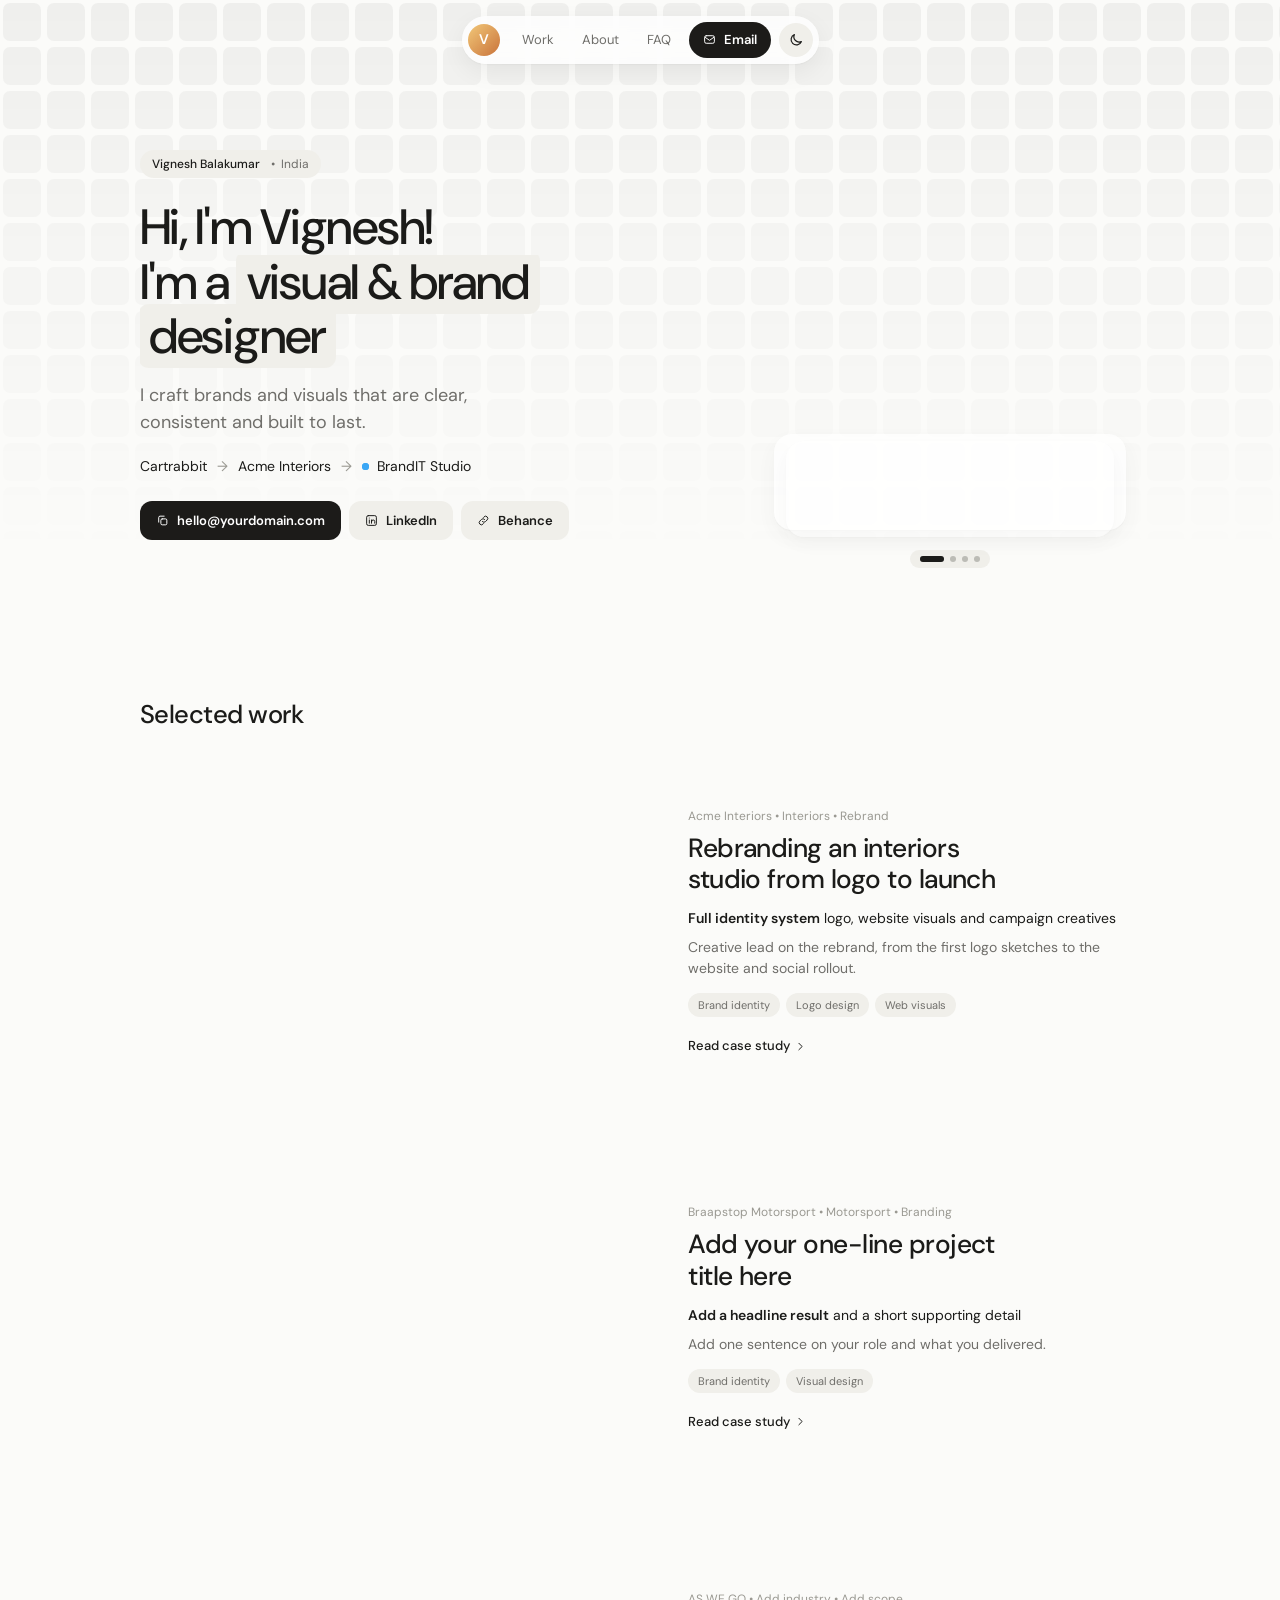
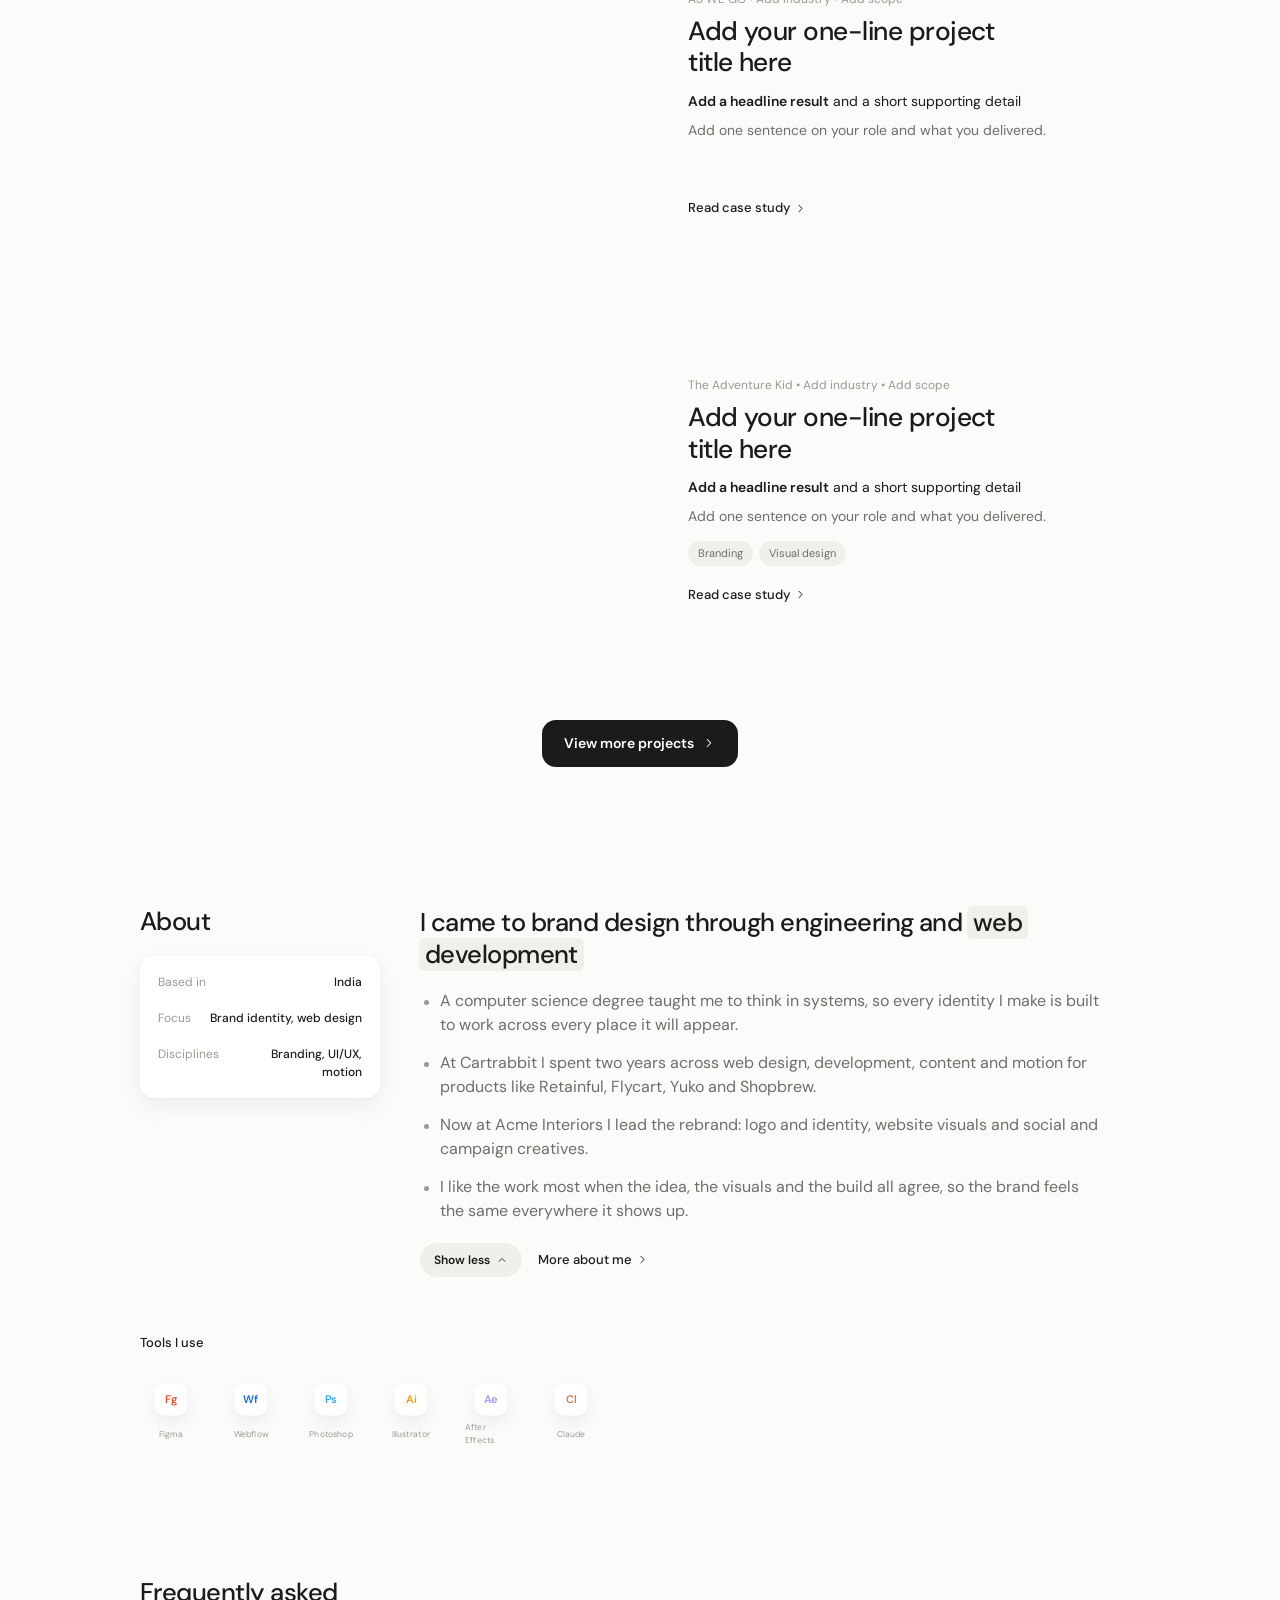
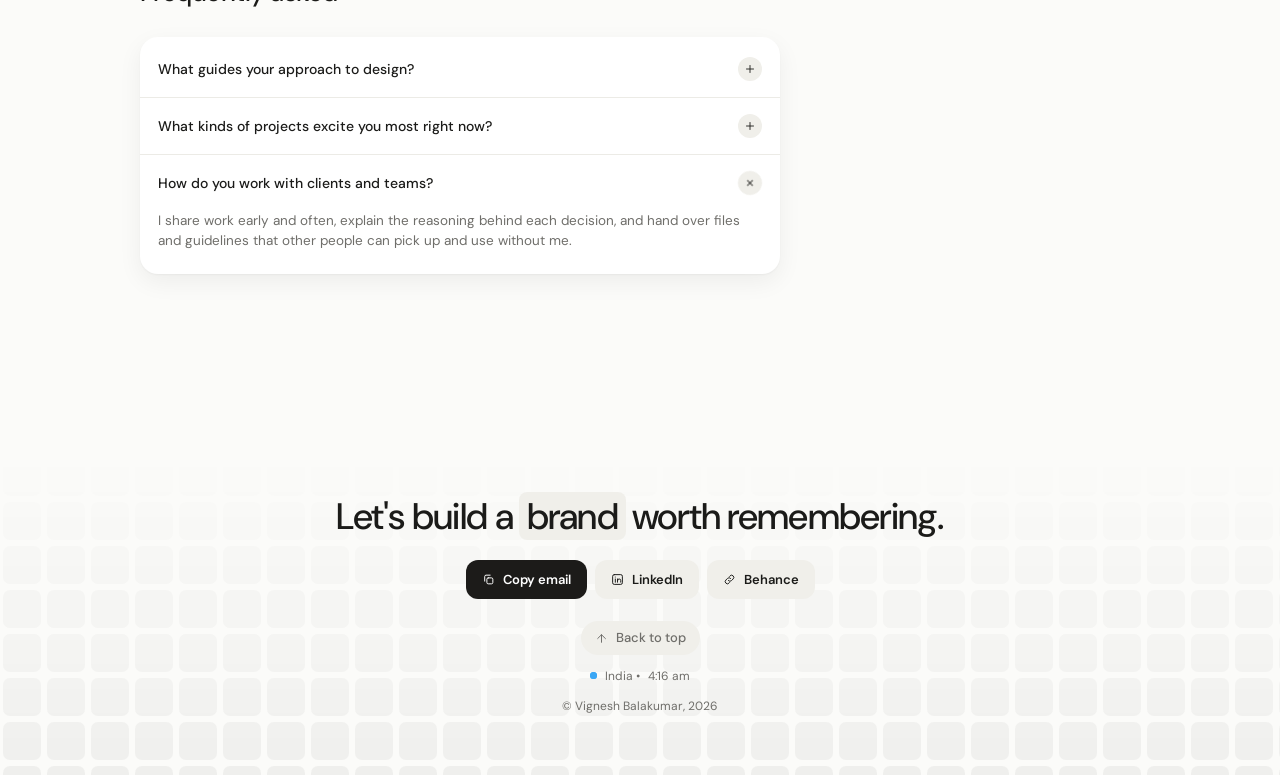
==== commit 12252eb1: "pages updated" ====
--- a/index.html
+++ b/index.html
@@ -420,6 +420,66 @@
   .split > h2 { position: static; }
 }
 
+/* ===== View more + Projects page ===== */
+.more-row { display: flex; justify-content: center; margin-top: 64px; }
+.pill.big { padding: 14px 22px; font-size: 14px; border-radius: 14px; }
+.pill.big .i { transition: transform .3s var(--ease); }
+.pill.big:hover .i { transform: translateX(4px); }
+
+.projects-hero { padding: 140px 0 40px; }
+.projects-hero h1 { max-width: none; }
+.projects-hero .lede { max-width: 48ch; margin-bottom: 0; }
+.filter-bar { display: flex; flex-wrap: wrap; align-items: center; justify-content: space-between; gap: 14px; margin: 36px 0 34px; }
+.filters { display: flex; flex-wrap: wrap; gap: 8px; }
+.filt { padding: 8px 15px; border-radius: 999px; background: var(--chip); font-size: 13px; font-weight: 500; transition: background .3s, color .3s, transform .2s; }
+.filt:hover { transform: translateY(-2px); }
+.filt:active { transform: scale(.96); }
+.filt[aria-pressed="true"] { background: var(--btn); color: var(--btn-ink); }
+.count-note { font-size: 12px; color: var(--faint); font-variant-numeric: tabular-nums; }
+.proj-grid { display: grid; grid-template-columns: 1fr 1fr; gap: 44px 28px; padding-bottom: 20px; }
+.proj { transition: opacity .28s ease, transform .35s var(--ease); }
+.proj.out { opacity: 0; transform: scale(.95) translateY(8px); }
+.proj[hidden] { display: none; }
+.proj-in { display: block; }
+.proj .cover { aspect-ratio: 16/10.4; }
+.proj:hover .cover { --s: 1.07; }
+.proj:hover .mark { transform: scale(1.04); letter-spacing: -.01em; }
+.proj:hover .read .i { transform: translateX(4px); }
+.proj .meta { margin-top: 16px; font-size: 12px; color: var(--faint); }
+.proj h3 { font-weight: 500; font-size: 1.3rem; line-height: 1.25; letter-spacing: -.02em; margin: 6px 0 10px; max-width: 22ch; }
+.proj .desc { font-size: 14px; color: var(--muted); margin: 0 0 12px; max-width: 42ch; }
+.proj.empty .proj-in { display: grid; place-items: center; text-align: center; min-height: 100%; aspect-ratio: 16/10.4; border-radius: 14px; border: 1.5px dashed var(--faint); color: var(--muted); font-size: 14px; padding: 20px; transition: background .3s; }
+.proj.empty:hover .proj-in { background: var(--chip); }
+@media (max-width: 820px) { .proj-grid { grid-template-columns: 1fr; } }
+
+/* ===== View more + Projects page ===== */
+.more-work { display: flex; justify-content: center; margin-top: 64px; }
+.more-work .pill { padding: 13px 22px; font-size: 14px; border-radius: 14px; }
+.more-work .pill .i { transition: transform .25s var(--ease); }
+.more-work .pill:hover .i { transform: translateX(4px); }
+
+.proj-head { display: flex; flex-wrap: wrap; align-items: center; justify-content: space-between; gap: 16px; margin-top: 34px; }
+.filters { display: flex; flex-wrap: wrap; gap: 8px; }
+.fchip { padding: 8px 15px; border-radius: 999px; background: var(--chip); font-size: 12.5px; font-weight: 500; transition: background .25s, color .25s, transform .2s; }
+.fchip:hover { transform: translateY(-1px); }
+.fchip[aria-pressed="true"] { background: var(--btn); color: var(--btn-ink); }
+.proj-count { font-size: 12.5px; color: var(--faint); font-variant-numeric: tabular-nums; }
+.proj-grid { display: grid; grid-template-columns: 1fr 1fr; gap: 48px 28px; margin-top: 30px; padding-bottom: 20px; }
+.proj[hidden] { display: none; }
+.proj-in { display: block; transition: opacity .22s ease, transform .22s ease; }
+.proj.out .proj-in { opacity: 0; transform: scale(.96); }
+.proj .cover { aspect-ratio: 16/10.4; }
+.proj:hover .cover { --s: 1.07; }
+.proj:hover .mark { transform: scale(1.04); letter-spacing: -.01em; }
+.proj:hover .read .i { transform: translateX(4px); }
+.proj .meta { font-size: 12px; color: var(--faint); margin-top: 16px; }
+.proj h3 { font-weight: 500; font-size: 1.25rem; line-height: 1.25; letter-spacing: -.02em; margin: 6px 0 8px; max-width: 22ch; }
+.proj .desc { font-size: 14px; color: var(--muted); margin: 0 0 12px; max-width: 42ch; }
+.proj .tags { margin-bottom: 14px; }
+.proj-empty { display: none; text-align: center; color: var(--muted); font-size: 14px; padding: 40px 0; }
+.proj-empty.show { display: block; }
+@media (max-width: 820px) { .proj-grid { grid-template-columns: 1fr; gap: 40px; } }
+
 </style>
 </head>
 <body id="top">
@@ -553,6 +613,9 @@
           </div>
         </article>
 
+      </div>
+      <div class="more-work" data-reveal>
+        <a class="pill dark" href="projects.html">View more projects <svg class="i"><use href="#i-right"/></svg></a>
       </div>
     </div>
   </section>
@@ -962,6 +1025,61 @@
     go(0);
   }
 
+  /* ---------- Projects page: filters ---------- */
+  var filterBar = $(".filters");
+  if (filterBar) {
+    var projs = $$(".proj"), btns = $$(".filt", filterBar), note = $("#countNote");
+    var applyFilter = function (cat) {
+      var shown = 0;
+      projs.forEach(function (p, i) {
+        var cats = (p.getAttribute("data-cat") || "").split(" ");
+        var match = cat === "all" || cats.indexOf(cat) > -1;
+        if (match) shown += p.hasAttribute("data-real") ? 1 : 0;
+        if (match && p.hidden) {
+          p.hidden = false; p.classList.add("out"); void p.offsetWidth;
+          setTimeout(function () { p.classList.remove("out"); }, 40 + i * 50);
+        } else if (!match && !p.hidden) {
+          p.classList.add("out");
+          setTimeout(function () { if (p.classList.contains("out")) p.hidden = true; }, reduce ? 0 : 280);
+        }
+      });
+      if (note) note.textContent = shown + (shown === 1 ? " project" : " projects");
+    };
+    btns.forEach(function (b) {
+      b.addEventListener("click", function () {
+        btns.forEach(function (o) { o.setAttribute("aria-pressed", String(o === b)); });
+        applyFilter(b.getAttribute("data-filter"));
+      });
+    });
+  }
+
+  /* ---------- Projects page: filter ---------- */
+  var filters = $("#filters");
+  if (filters) {
+    var chips = $$(".fchip", filters), cards = $$(".proj"), countEl = $("#projCount"), emptyEl = $("#projEmpty");
+    var plural = function (n) { return n + (n === 1 ? " project" : " projects"); };
+    var apply = function (cat) {
+      var shown = 0;
+      chips.forEach(function (c) { c.setAttribute("aria-pressed", String(c.getAttribute("data-filter") === cat)); });
+      cards.forEach(function (card) {
+        var match = cat === "all" || (card.getAttribute("data-cats") || "").split(" ").indexOf(cat) > -1;
+        if (match) shown++;
+        if (match && card.hidden) {
+          card.hidden = false; card.classList.add("out");
+          void card.offsetWidth;
+          card.classList.remove("out");
+        } else if (!match && !card.hidden) {
+          card.classList.add("out");
+          setTimeout(function () { if (card.classList.contains("out")) card.hidden = true; }, 230);
+        }
+      });
+      countEl.textContent = plural(shown);
+      emptyEl.classList.toggle("show", shown === 0);
+    };
+    chips.forEach(function (c) { c.addEventListener("click", function () { apply(c.getAttribute("data-filter")); }); });
+    countEl.textContent = plural(cards.length);
+  }
+
   /* ---------- Local time ---------- */
   var clock = $("#clock");
   if (clock) {
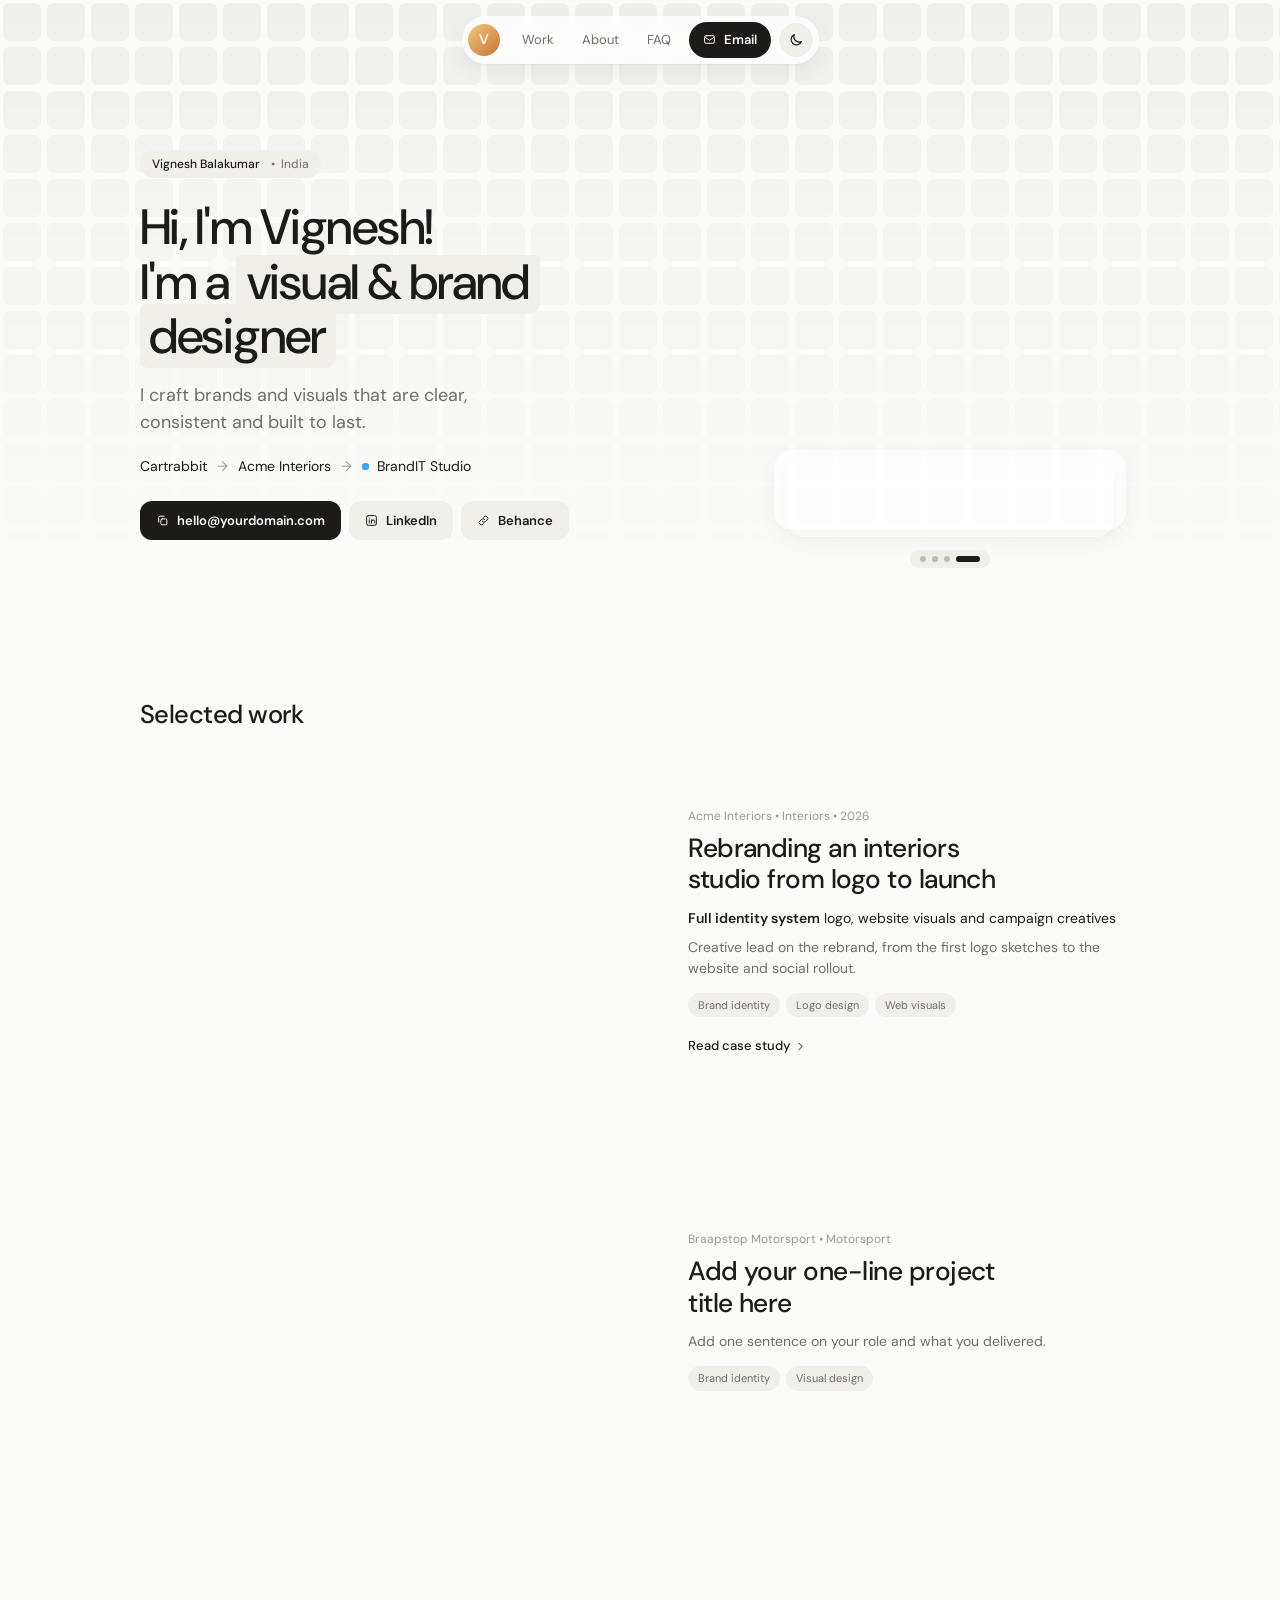
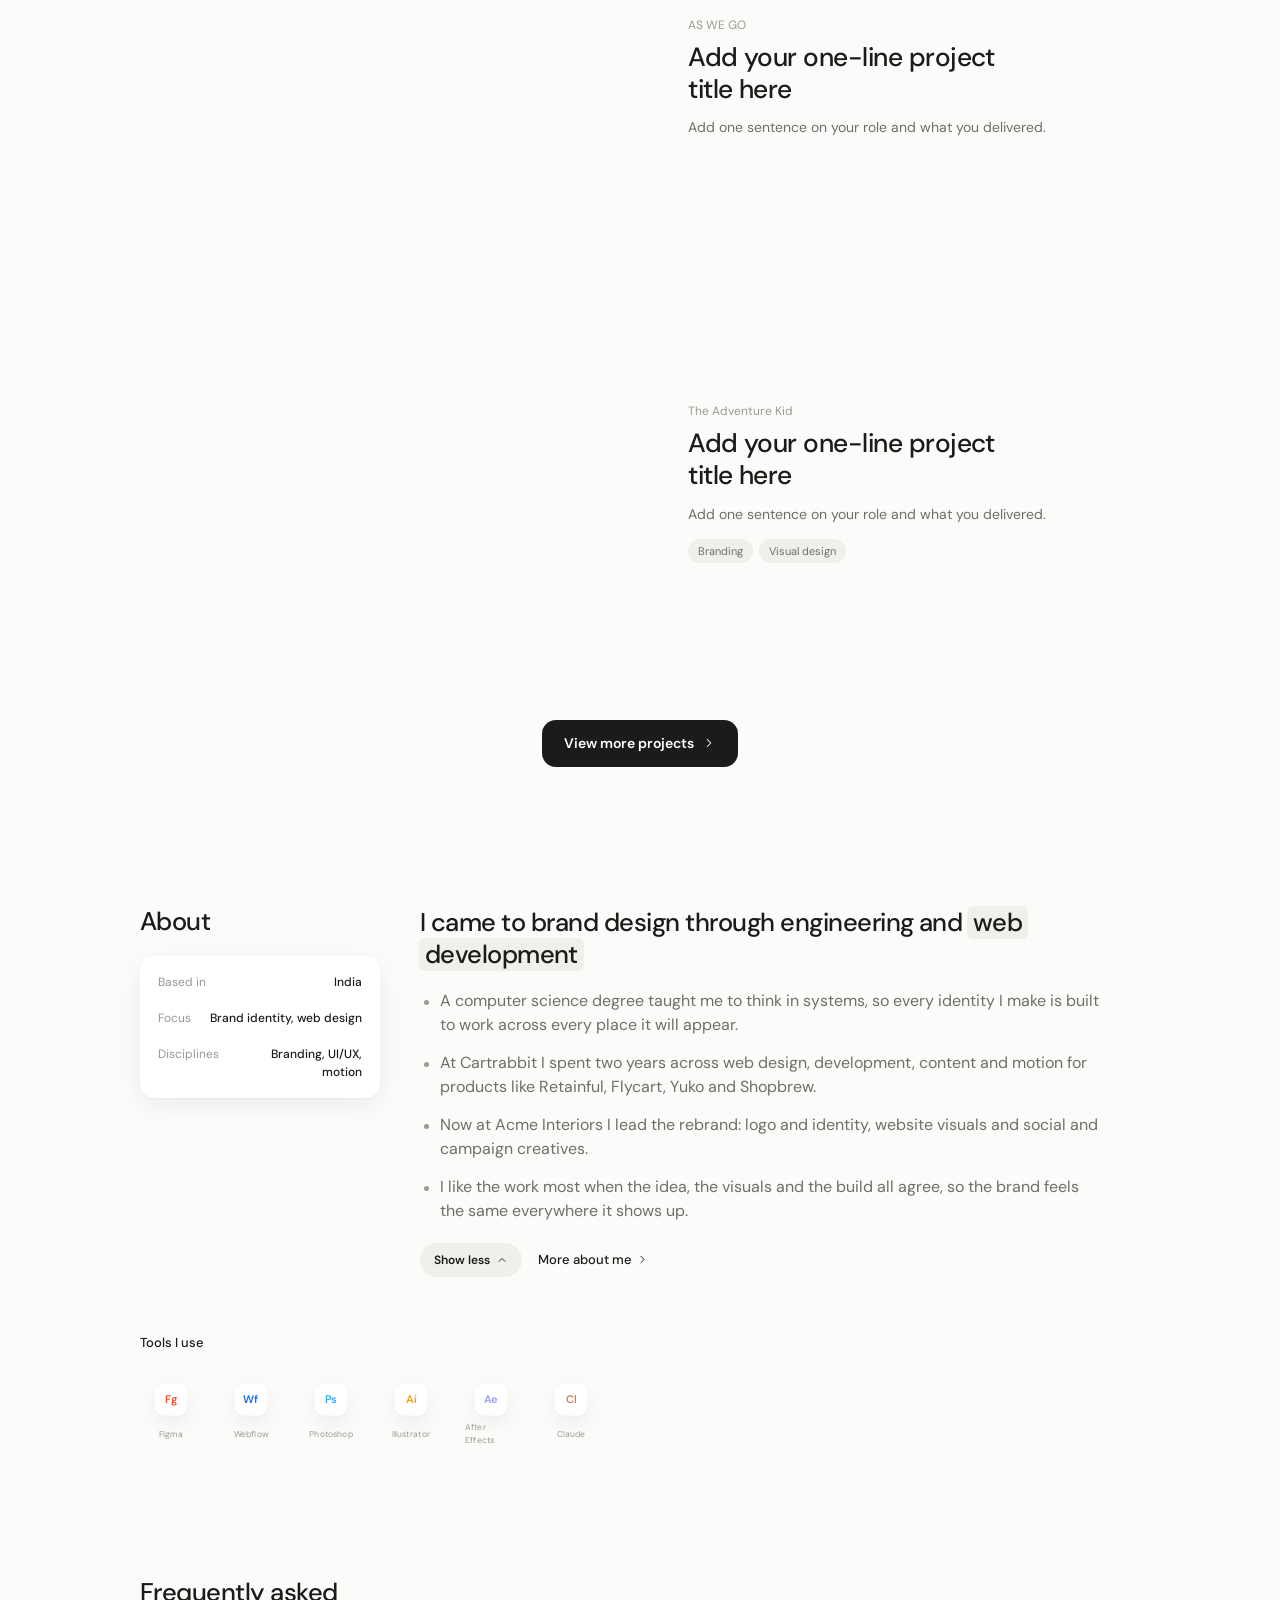
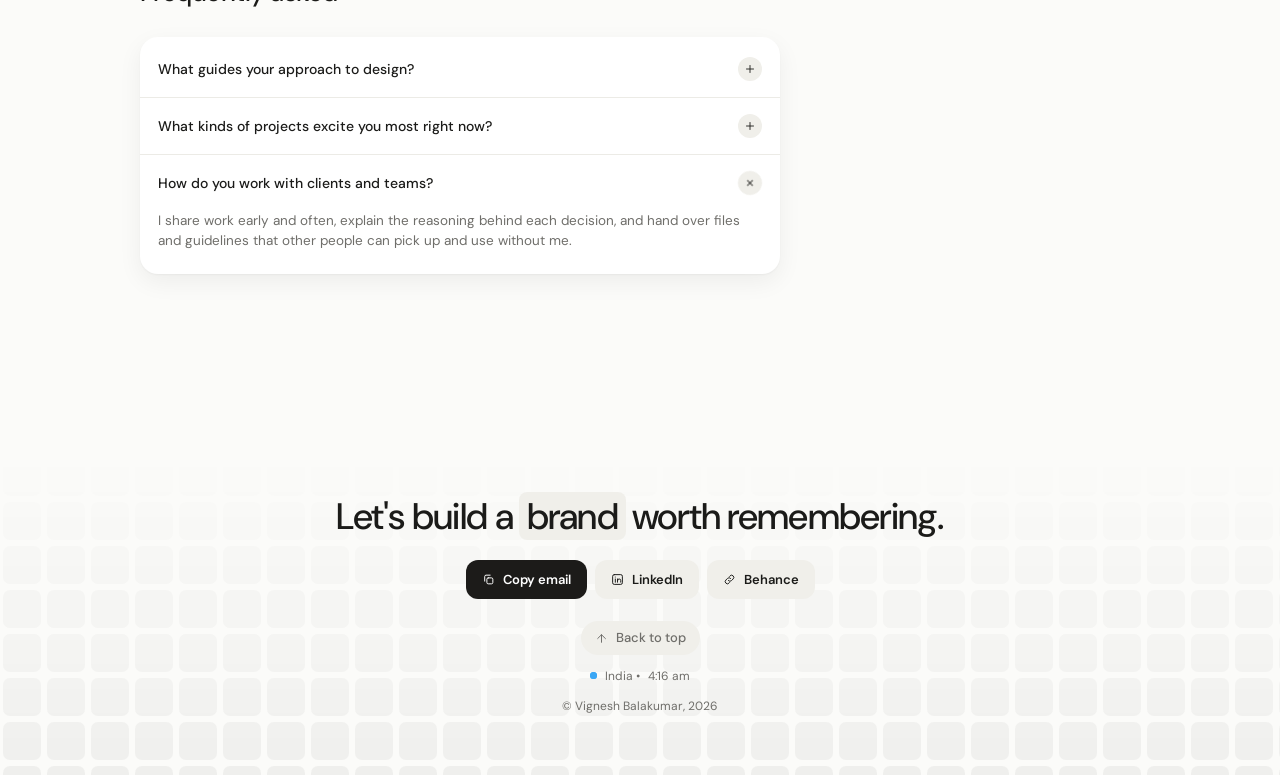
==== commit 7fb1c792: "pages updated" ====
--- a/index.html
+++ b/index.html
@@ -480,6 +480,12 @@
 .proj-empty.show { display: block; }
 @media (max-width: 820px) { .proj-grid { grid-template-columns: 1fr; gap: 40px; } }
 
+/* Case page additions */
+.shot { display: block; width: 100%; height: auto; border-radius: 12px; }
+.facts-bar { grid-template-columns: repeat(auto-fit, minmax(150px, 1fr)); }
+.preview-banner { position: fixed; left: 0; right: 0; bottom: 0; z-index: 70; text-align: center; padding: 8px; font-size: 12px; font-weight: 500; background: var(--btn); color: var(--btn-ink); }
+.adm-fields select, .adm-case select { width: 100%; font: inherit; font-size: 14px; color: var(--ink); background: var(--bg); border: 1px solid var(--line); border-radius: 10px; padding: 9px 12px; }
+
 </style>
 </head>
 <body id="top">
@@ -554,66 +560,7 @@
   <section id="work">
     <div class="wrap">
       <h2 data-reveal>Selected work</h2>
-      <div class="work-list">
-
-        <article class="case">
-          <div class="cover" data-reveal style="--bg-cover: radial-gradient(80% 90% at 15% 15%, #E9C46A 0%, transparent 55%), radial-gradient(70% 80% at 90% 85%, #8A4B25 0%, transparent 60%), #1E1A14;">
-            <!-- Real image: <img src="images/acme.jpg" alt="Acme Interiors identity"> -->
-            <span class="mark">Acme Interiors</span>
-          </div>
-          <div data-stagger=".07">
-            <div class="meta">Acme Interiors &bull; Interiors &bull; Rebrand</div>
-            <h3>Rebranding an interiors studio from logo to launch</h3>
-            <p class="metric"><strong>Full identity system</strong> logo, website visuals and campaign creatives</p>
-            <p class="desc">Creative lead on the rebrand, from the first logo sketches to the website and social rollout.</p>
-            <div class="tags"><span>Brand identity</span><span>Logo design</span><span>Web visuals</span></div>
-            <a class="read" href="case-study.html">Read case study <svg class="i"><use href="#i-right"/></svg></a>
-          </div>
-        </article>
-
-        <article class="case">
-          <div class="cover" data-reveal style="--bg-cover: radial-gradient(75% 85% at 85% 20%, #E5383B 0%, transparent 58%), radial-gradient(70% 80% at 10% 90%, #4A1517 0%, transparent 60%), #0F0F10;">
-            <span class="mark">Braapstop Motorsport</span>
-          </div>
-          <div data-stagger=".07">
-            <div class="meta">Braapstop Motorsport &bull; Motorsport &bull; Branding</div>
-            <h3>Add your one-line project title here</h3>
-            <p class="metric"><strong>Add a headline result</strong> and a short supporting detail</p>
-            <p class="desc">Add one sentence on your role and what you delivered.</p>
-            <div class="tags"><span>Brand identity</span><span>Visual design</span></div>
-            <a class="read" href="#">Read case study <svg class="i"><use href="#i-right"/></svg></a>
-          </div>
-        </article>
-
-        <article class="case">
-          <div class="cover" data-reveal style="--bg-cover: radial-gradient(75% 85% at 20% 20%, #2EC4B6 0%, transparent 58%), radial-gradient(70% 80% at 90% 90%, #1B3A6B 0%, transparent 62%), #0E2233;">
-            <span class="mark">AS WE GO</span>
-          </div>
-          <div data-stagger=".07">
-            <div class="meta">AS WE GO &bull; Add industry &bull; Add scope</div>
-            <h3>Add your one-line project title here</h3>
-            <p class="metric"><strong>Add a headline result</strong> and a short supporting detail</p>
-            <p class="desc">Add one sentence on your role and what you delivered.</p>
-            <div class="tags"><span>Branding</span><span>Campaign</span></div>
-            <a class="read" href="#">Read case study <svg class="i"><use href="#i-right"/></svg></a>
-          </div>
-        </article>
-
-        <article class="case">
-          <div class="cover" data-reveal style="--bg-cover: radial-gradient(75% 85% at 80% 15%, #F4A261 0%, transparent 56%), radial-gradient(70% 80% at 10% 90%, #2D6A4F 0%, transparent 62%), #17301F;">
-            <span class="mark">The Adventure Kid</span>
-          </div>
-          <div data-stagger=".07">
-            <div class="meta">The Adventure Kid &bull; Add industry &bull; Add scope</div>
-            <h3>Add your one-line project title here</h3>
-            <p class="metric"><strong>Add a headline result</strong> and a short supporting detail</p>
-            <p class="desc">Add one sentence on your role and what you delivered.</p>
-            <div class="tags"><span>Branding</span><span>Visual design</span></div>
-            <a class="read" href="#">Read case study <svg class="i"><use href="#i-right"/></svg></a>
-          </div>
-        </article>
-
-      </div>
+      <div class="work-list" id="workList"></div>
       <div class="more-work" data-reveal>
         <a class="pill dark" href="projects.html">View more projects <svg class="i"><use href="#i-right"/></svg></a>
       </div>
@@ -699,6 +646,354 @@
 </footer>
 
 
+<script src="projects-data.js"></script>
+<script>
+/* Fallback copy, used only if projects-data.js cannot be loaded (for example in a preview). */
+if (!window.PORTFOLIO_PROJECTS) {
+/* Portfolio data. Edit with admin.html, or by hand.
+   Keep the two assignments below; the site reads them on every page. */
+window.PORTFOLIO_CATEGORIES = [
+  {
+    "id": "brand",
+    "label": "Brand identity"
+  },
+  {
+    "id": "web",
+    "label": "Web"
+  },
+  {
+    "id": "campaign",
+    "label": "Campaign"
+  }
+];
+window.PORTFOLIO_PROJECTS = [
+  {
+    "id": "acme-interiors",
+    "client": "Acme Interiors",
+    "title": "Rebranding an interiors studio from logo to launch",
+    "industry": "Interiors",
+    "year": "2026",
+    "metricBold": "Full identity system",
+    "metricText": "logo, website visuals and campaign creatives",
+    "summary": "Creative lead on the rebrand, from the first logo sketches to the website and social rollout.",
+    "tags": [
+      "Brand identity",
+      "Logo design",
+      "Web visuals"
+    ],
+    "cats": [
+      "brand",
+      "web",
+      "campaign"
+    ],
+    "colors": {
+      "a": "#E9C46A",
+      "b": "#8A4B25",
+      "base": "#1E1A14"
+    },
+    "image": "",
+    "url": "",
+    "featured": true,
+    "case": {
+      "enabled": true,
+      "role": "Creative & Graphic Designer",
+      "sub": "I led the Acme Interiors rebrand end to end, from the first logo sketches to website visuals and social campaigns.",
+      "badge": "",
+      "liveLabel": "",
+      "liveUrl": "",
+      "quote": {
+        "text": "",
+        "by": ""
+      },
+      "gallery": [],
+      "brief": {
+        "lead": "The brief: rebuild the Acme Interiors identity and carry it across web and social.",
+        "text": ""
+      },
+      "process": {
+        "intro": "The rebrand moved through four phases. Each one narrowed the work from open questions to finished assets.",
+        "phases": [
+          "Discover",
+          "Define",
+          "Develop",
+          "Deliver"
+        ],
+        "caption": "The Double Diamond: diverge and converge on the problem, then on the solution."
+      },
+      "challenge": {
+        "text": "How can Acme Interiors present one consistent identity across its logo, website and social channels, so every touchpoint feels like the same studio?",
+        "image": "",
+        "caption": ""
+      },
+      "stats": [],
+      "questions": [
+        "Who is the brand speaking to, and what do they expect from an interiors studio?",
+        "Where does the current identity break down across web, print and social?",
+        "What should stay, and what should change?"
+      ],
+      "insights": [],
+      "identity": {
+        "text": "",
+        "image": "",
+        "caption": ""
+      },
+      "identityExtras": [],
+      "website": {
+        "intro": ""
+      },
+      "slides": [],
+      "campaign": {
+        "intro": "",
+        "caption": ""
+      },
+      "posts": [],
+      "outcomes": [
+        {
+          "icon": "check",
+          "title": "Delivered end to end",
+          "text": "I owned the rebrand from logo and identity to website visuals and campaign creatives."
+        }
+      ],
+      "closing": {
+        "text": "",
+        "ctaLabel": "",
+        "ctaUrl": ""
+      }
+    }
+  },
+  {
+    "id": "braapstop-motorsport",
+    "client": "Braapstop Motorsport",
+    "title": "Add your one-line project title here",
+    "industry": "Motorsport",
+    "year": "",
+    "metricBold": "",
+    "metricText": "",
+    "summary": "Add one sentence on your role and what you delivered.",
+    "tags": [
+      "Brand identity",
+      "Visual design"
+    ],
+    "cats": [
+      "brand"
+    ],
+    "colors": {
+      "a": "#E5383B",
+      "b": "#4A1517",
+      "base": "#0F0F10"
+    },
+    "image": "",
+    "url": "",
+    "featured": true,
+    "case": {
+      "enabled": false,
+      "role": "",
+      "sub": "",
+      "badge": "",
+      "liveLabel": "",
+      "liveUrl": "",
+      "quote": {
+        "text": "",
+        "by": ""
+      },
+      "gallery": [],
+      "brief": {
+        "lead": "",
+        "text": ""
+      },
+      "process": {
+        "intro": "",
+        "phases": [],
+        "caption": ""
+      },
+      "challenge": {
+        "text": "",
+        "image": "",
+        "caption": ""
+      },
+      "stats": [],
+      "questions": [],
+      "insights": [],
+      "identity": {
+        "text": "",
+        "image": "",
+        "caption": ""
+      },
+      "identityExtras": [],
+      "website": {
+        "intro": ""
+      },
+      "slides": [],
+      "campaign": {
+        "intro": "",
+        "caption": ""
+      },
+      "posts": [],
+      "outcomes": [],
+      "closing": {
+        "text": "",
+        "ctaLabel": "",
+        "ctaUrl": ""
+      }
+    }
+  },
+  {
+    "id": "as-we-go",
+    "client": "AS WE GO",
+    "title": "Add your one-line project title here",
+    "industry": "",
+    "year": "",
+    "metricBold": "",
+    "metricText": "",
+    "summary": "Add one sentence on your role and what you delivered.",
+    "tags": [
+      "Branding",
+      "Campaign"
+    ],
+    "cats": [
+      "brand",
+      "campaign"
+    ],
+    "colors": {
+      "a": "#2EC4B6",
+      "b": "#1B3A6B",
+      "base": "#0E2233"
+    },
+    "image": "",
+    "url": "",
+    "featured": true,
+    "case": {
+      "enabled": false,
+      "role": "",
+      "sub": "",
+      "badge": "",
+      "liveLabel": "",
+      "liveUrl": "",
+      "quote": {
+        "text": "",
+        "by": ""
+      },
+      "gallery": [],
+      "brief": {
+        "lead": "",
+        "text": ""
+      },
+      "process": {
+        "intro": "",
+        "phases": [],
+        "caption": ""
+      },
+      "challenge": {
+        "text": "",
+        "image": "",
+        "caption": ""
+      },
+      "stats": [],
+      "questions": [],
+      "insights": [],
+      "identity": {
+        "text": "",
+        "image": "",
+        "caption": ""
+      },
+      "identityExtras": [],
+      "website": {
+        "intro": ""
+      },
+      "slides": [],
+      "campaign": {
+        "intro": "",
+        "caption": ""
+      },
+      "posts": [],
+      "outcomes": [],
+      "closing": {
+        "text": "",
+        "ctaLabel": "",
+        "ctaUrl": ""
+      }
+    }
+  },
+  {
+    "id": "the-adventure-kid",
+    "client": "The Adventure Kid",
+    "title": "Add your one-line project title here",
+    "industry": "",
+    "year": "",
+    "metricBold": "",
+    "metricText": "",
+    "summary": "Add one sentence on your role and what you delivered.",
+    "tags": [
+      "Branding",
+      "Visual design"
+    ],
+    "cats": [
+      "brand"
+    ],
+    "colors": {
+      "a": "#F4A261",
+      "b": "#2D6A4F",
+      "base": "#17301F"
+    },
+    "image": "",
+    "url": "",
+    "featured": true,
+    "case": {
+      "enabled": false,
+      "role": "",
+      "sub": "",
+      "badge": "",
+      "liveLabel": "",
+      "liveUrl": "",
+      "quote": {
+        "text": "",
+        "by": ""
+      },
+      "gallery": [],
+      "brief": {
+        "lead": "",
+        "text": ""
+      },
+      "process": {
+        "intro": "",
+        "phases": [],
+        "caption": ""
+      },
+      "challenge": {
+        "text": "",
+        "image": "",
+        "caption": ""
+      },
+      "stats": [],
+      "questions": [],
+      "insights": [],
+      "identity": {
+        "text": "",
+        "image": "",
+        "caption": ""
+      },
+      "identityExtras": [],
+      "website": {
+        "intro": ""
+      },
+      "slides": [],
+      "campaign": {
+        "intro": "",
+        "caption": ""
+      },
+      "posts": [],
+      "outcomes": [],
+      "closing": {
+        "text": "",
+        "ctaLabel": "",
+        "ctaUrl": ""
+      }
+    }
+  }
+];
+
+}
+</script>
 <script>
 (function () {
   "use strict";
@@ -755,6 +1050,255 @@
     });
   });
 
+  /* ---------- Data-driven projects (projects-data.js) ---------- */
+  var DATA = (window.PORTFOLIO_PROJECTS || []).filter(function (p) { return p && (p.title || p.client); });
+  var CATS = window.PORTFOLIO_CATEGORIES || [];
+  var POS = [["15% 15%", "90% 85%"], ["85% 20%", "10% 90%"], ["20% 20%", "90% 90%"], ["80% 15%", "10% 90%"]];
+  function mk(tag, cls, text) { var n = document.createElement(tag); if (cls) n.className = cls; if (text != null && text !== "") n.textContent = text; return n; }
+  function col(c, f) { return /^#[0-9a-f]{3,8}$/i.test(c || "") ? c : f; }
+  function safeUrl(u) { u = String(u || "").trim(); return /^(javascript|data|vbscript):/i.test(u) ? "" : u; }
+  function esc(s) { return String(s == null ? "" : s).replace(/[&<>"']/g, function (ch) { return { "&": "&amp;", "<": "&lt;", ">": "&gt;", '"': "&quot;", "'": "&#39;" }[ch]; }); }
+  function slug(s) { return String(s || "").toLowerCase().replace(/[^a-z0-9]+/g, "-").replace(/^-+|-+$/g, ""); }
+  function pid(p) { return p.id || slug(p.client || p.title); }
+  function hasCase(p) { return !!(p.case && p.case.enabled); }
+  function caseHref(p) { return safeUrl(p.url) || (hasCase(p) ? "case-study.html?p=" + encodeURIComponent(pid(p)) : ""); }
+  function coverBg(p, i) {
+    var c = p.colors || {}, pos = POS[i % POS.length];
+    return "radial-gradient(80% 90% at " + pos[0] + ", " + col(c.a, "#E9C46A") + " 0%, transparent 56%), radial-gradient(70% 80% at " + pos[1] + ", " + col(c.b, "#8A4B25") + " 0%, transparent 62%), " + col(c.base, "#1E1A14");
+  }
+  function makeCover(p, i) {
+    var c = mk("div", "cover");
+    c.style.setProperty("--bg-cover", coverBg(p, i));
+    var img = safeUrl(p.image);
+    if (img) {
+      var im = mk("img"); im.src = img; im.alt = (p.client || p.title) + " cover"; im.loading = "lazy";
+      im.onerror = function () { im.remove(); };
+      c.appendChild(im);
+    }
+    c.appendChild(mk("span", "mark", p.client || p.title));
+    return c;
+  }
+  function metaLine(p) { return [p.client, p.industry, p.year].filter(Boolean).join(" \u2022 "); }
+  function tagsEl(p) {
+    var t = mk("div", "tags");
+    (Array.isArray(p.tags) ? p.tags : []).forEach(function (x) { if (x) t.appendChild(mk("span", null, x)); });
+    return t;
+  }
+  function readEl(tag, url) {
+    var a = mk(tag, "read", "Read case study ");
+    if (url) a.href = url;
+    a.insertAdjacentHTML("beforeend", '<svg class="i"><use href="#i-right"/></svg>');
+    return a;
+  }
+  function makeCaseRow(p, i) {
+    var art = mk("article", "case"), cv = makeCover(p, i);
+    cv.setAttribute("data-reveal", ""); art.appendChild(cv);
+    var tx = mk("div"); tx.setAttribute("data-stagger", ".07");
+    tx.appendChild(mk("div", "meta", metaLine(p)));
+    tx.appendChild(mk("h3", null, p.title || p.client));
+    if (p.metricBold || p.metricText) {
+      var m = mk("p", "metric");
+      if (p.metricBold) m.appendChild(mk("strong", null, p.metricBold));
+      if (p.metricText) m.appendChild(document.createTextNode((p.metricBold ? " " : "") + p.metricText));
+      tx.appendChild(m);
+    }
+    if (p.summary) tx.appendChild(mk("p", "desc", p.summary));
+    tx.appendChild(tagsEl(p));
+    var u = caseHref(p); if (u) tx.appendChild(readEl("a", u));
+    art.appendChild(tx);
+    return art;
+  }
+  function makeProjCard(p, i) {
+    var art = mk("article", "proj"), u = caseHref(p), inner = u ? mk("a", "proj-in") : mk("div", "proj-in");
+    art.setAttribute("data-cats", (Array.isArray(p.cats) ? p.cats : []).join(" "));
+    if (u) inner.href = u;
+    inner.appendChild(makeCover(p, i));
+    inner.appendChild(mk("div", "meta", metaLine(p)));
+    inner.appendChild(mk("h3", null, p.title || p.client));
+    if (p.summary) inner.appendChild(mk("p", "desc", p.summary));
+    inner.appendChild(tagsEl(p));
+    if (u) inner.appendChild(readEl("span"));
+    art.appendChild(inner);
+    return art;
+  }
+  function featured() {
+    var f = DATA.filter(function (p) { return p.featured; });
+    return f.length ? f : DATA.slice(0, 4);
+  }
+  function stackItems() {
+    var out = featured().slice(0, 5).map(function (p) {
+      var c = p.colors || {};
+      return {
+        ico: "linear-gradient(135deg," + col(c.a, "#E9C46A") + "," + col(c.b, "#8A4B25") + ")",
+        ini: String(p.client || p.title || "V").charAt(0).toUpperCase(),
+        meta: [p.client, p.industry].filter(Boolean).join(" \u2022 "),
+        title: p.title || p.client
+      };
+    });
+    return out.length ? out : [{ ico: "linear-gradient(135deg,#E9C46A,#8A4B25)", ini: "V", meta: "Portfolio", title: "Add your first project" }];
+  }
+  window.PF = { cover: makeCover, card: makeProjCard, row: makeCaseRow, bg: coverBg };
+
+  var workList = $("#workList");
+  if (workList) featured().forEach(function (p) { workList.appendChild(makeCaseRow(p, DATA.indexOf(p))); });
+
+  var projGrid = $("#projGrid");
+  if (projGrid) {
+    DATA.forEach(function (p, i) { projGrid.appendChild(makeProjCard(p, i)); });
+    projGrid.setAttribute("data-stagger", ".08");
+    var fbox = $("#filters");
+    if (fbox) {
+      var used = {};
+      DATA.forEach(function (p) { (p.cats || []).forEach(function (c) { used[c] = 1; }); });
+      var list = [{ id: "all", label: "All" }].concat(CATS.filter(function (c) { return used[c.id]; }));
+      list.forEach(function (c, k) {
+        var b = mk("button", "fchip", c.label);
+        b.type = "button"; b.setAttribute("data-filter", c.id); b.setAttribute("aria-pressed", String(k === 0));
+        fbox.appendChild(b);
+      });
+      if (list.length < 3) fbox.style.display = "none";
+    }
+  }
+
+  /* ---------- Case study page (rendered from projects-data.js) ---------- */
+  var caseRoot = $("#caseRoot");
+  if (caseRoot) {
+    var ICONS = { check: "i-check", users: "i-users", star: "i-star", spark: "i-spark" };
+    var PHS = [["#EFE3C8", "#D9BE8A"], ["#E4E8DD", "#B9C4A9"], ["#E6E3EE", "#C4BEDB"], ["#F1DDD4", "#DDA894"], ["#DCE6EE", "#A9C0D4"]];
+    var svgi = function (id) { return '<svg class="i"><use href="#' + id + '"/></svg>'; };
+    var arr = function (a) { return Array.isArray(a) ? a : []; };
+    var txt = function (s) { return String(s == null ? "" : s).trim(); };
+    var paras = function (s) {
+      return txt(s).split(/\n{2,}/).map(function (x) { x = x.trim(); return x ? '<p data-reveal>' + esc(x).replace(/\n/g, "<br>") + "</p>" : ""; }).join("");
+    };
+    var shot = function (src, cap) {
+      var u = safeUrl(src); if (!u) return "";
+      return '<figure data-reveal><div class="card"><img class="shot" src="' + esc(u) + '" alt="' + esc(cap || "") + '" loading="lazy"></div>' + (cap ? "<figcaption>" + esc(cap) + "</figcaption>" : "") + "</figure>";
+    };
+    var framed = function (src, a, b, ar, label) {
+      var u = safeUrl(src), st = "--a:" + col(a, "#E8EBF4") + ";--b:" + col(b, "#D3DBEE") + (ar ? ";--ar:" + ar : "");
+      return '<div class="ph" style="' + st + '">' + (u ? '<img src="' + esc(u) + '" alt="' + esc(label || "") + '" loading="lazy">' : esc(label || "")) + "</div>";
+    };
+
+    var params = new URLSearchParams(location.search), wantId = params.get("p"), preview = params.get("preview") === "1";
+    var list = DATA, banner = "";
+    if (preview) {
+      try {
+        var dr = JSON.parse(localStorage.getItem("pfDraft") || "null");
+        if (dr && Array.isArray(dr.projects)) {
+          list = dr.projects.filter(function (p) { return p && (p.title || p.client); });
+          banner = '<div class="preview-banner">Preview of your unpublished draft</div>';
+        }
+      } catch (e) {}
+    }
+    var at = -1;
+    list.forEach(function (p, i) { if (at < 0 && wantId && pid(p) === wantId) at = i; });
+    if (at < 0 && !wantId) list.forEach(function (p, i) { if (at < 0 && hasCase(p)) at = i; });
+
+    if (at < 0) {
+      caseRoot.innerHTML = '<div class="wrap" style="padding:170px 0 80px"><h1 style="margin:0 0 14px">Project not found</h1><p class="lede">That case study does not exist yet.</p><a class="pill dark" href="projects.html">See all projects</a></div>';
+    } else {
+      var p = list[at], c = p.case || {}, title = p.title || p.client;
+      document.title = title + " \u00B7 Vignesh Balakumar";
+      var md = document.querySelector('meta[name="description"]');
+      if (md) md.setAttribute("content", txt(c.sub) || txt(p.summary) || title);
+
+      var facts = [["Year", p.year], ["Industry", p.industry], ["Role", c.role]].filter(function (f) { return txt(f[1]); })
+        .map(function (f) { return "<div><dt>" + f[0] + "</dt><dd>" + esc(f[1]) + "</dd></div>"; });
+      var live = safeUrl(c.liveUrl);
+      if (live) facts.push('<div><dt>Live site</dt><dd><a href="' + esc(live) + '" target="_blank" rel="noopener">' + esc(txt(c.liveLabel) || "Visit site") + " " + svgi("i-ext") + "</a></dd></div>");
+
+      var secs = [];
+      var q = c.quote || {}, gal = arr(c.gallery).filter(function (g) { return g && (txt(g.image) || txt(g.label)); });
+      if (txt(q.text) || gal.length) {
+        var h = '<h2 data-reveal>Overview</h2>';
+        if (txt(q.text)) h += '<div class="card quote-card" data-reveal><span class="q">\u201C</span><p>' + esc(q.text) + (txt(q.by) ? "<small>" + esc(q.by) + "</small>" : "") + "</p></div>";
+        if (gal.length === 1) {
+          h += '<figure data-reveal style="margin-top:16px"><div class="card">' + framed(gal[0].image, gal[0].a, gal[0].b, "", gal[0].label) + "</div>" + (txt(gal[0].caption) ? "<figcaption>" + esc(gal[0].caption) + "</figcaption>" : "") + "</figure>";
+        } else if (gal.length > 1) {
+          h += '<div class="viewer" id="viewer" data-reveal style="margin-top:16px"><div class="card"><div class="viewer-stage"><div class="ph sizer"></div>' +
+            gal.map(function (g, i) { var d = PHS[i % PHS.length]; return '<div class="panel">' + framed(g.image, g.a || d[0], g.b || d[1], "", g.label) + "</div>"; }).join("") +
+            '</div></div><div class="viewer-bar"><button class="pause" type="button" aria-label="Pause slideshow">' + svgi("i-pause") + '</button><div role="tablist" style="display:flex;gap:8px">' +
+            gal.map(function (g, i) { return '<button class="tab" role="tab" data-cap="' + esc(g.caption || "") + '">' + esc(txt(g.label) || "Image " + (i + 1)) + "</button>"; }).join("") +
+            '</div></div><p class="viewer-cap"></p></div>';
+        }
+        secs.push({ id: "overview", label: "Overview", cls: "sec", html: h });
+      }
+      var br = c.brief || {};
+      if (txt(br.lead) || txt(br.text)) secs.push({ id: "brief", label: "The brief", cls: "sec prose", html: (txt(br.lead) ? '<p class="lead" data-reveal>' + esc(br.lead) + "</p>" : "") + paras(br.text) });
+      var pr = c.process || {}, ph = arr(pr.phases).map(txt).filter(Boolean);
+      if (ph.length >= 4) {
+        secs.push({ id: "process", label: "Process", cls: "sec prose", html: '<h2 data-reveal>Process</h2>' + paras(pr.intro) +
+          '<div class="card pad" data-reveal><svg class="diamond" viewBox="0 0 640 220" role="img" aria-label="Process diagram: ' + esc(ph.slice(0, 4).join(", ")) + '">' +
+          '<path class="draw" pathLength="1" d="M20 110 L170 20 L320 110 L170 200 Z"/><path class="draw" pathLength="1" d="M320 110 L470 20 L620 110 L470 200 Z"/>' +
+          '<line class="dash" x1="170" y1="22" x2="170" y2="198"/><line class="dash" x1="470" y1="22" x2="470" y2="198"/>' +
+          '<circle cx="20" cy="110" r="4" fill="var(--card)"/><circle cx="320" cy="110" r="4" fill="var(--card)"/><circle cx="620" cy="110" r="4" fill="var(--card)"/>' +
+          '<text class="small" x="170" y="12">The problem</text><text class="small" x="470" y="12">The solution</text>' +
+          '<text x="98" y="114">' + esc(ph[0]) + '</text><text x="244" y="114">' + esc(ph[1]) + '</text><text x="398" y="114">' + esc(ph[2]) + '</text><text x="544" y="114">' + esc(ph[3]) + "</text></svg>" +
+          (txt(pr.caption) ? '<p class="cap" style="margin:6px 0 0">' + esc(pr.caption) + "</p>" : "") + "</div>" });
+      }
+      var ch = c.challenge || {};
+      if (txt(ch.text) || txt(ch.image)) secs.push({ id: "challenge", label: "The challenge", cls: "sec prose", html: "<h2 data-reveal>The challenge</h2>" + paras(ch.text) + shot(ch.image, ch.caption) });
+      var st = arr(c.stats).filter(function (s) { return s && txt(s.value); }), qs = arr(c.questions).map(txt).filter(Boolean);
+      if (st.length || qs.length) {
+        var rh = "<h2 data-reveal>Research</h2>";
+        if (st.length) rh += '<div class="card pad" data-reveal>' + st.map(function (s) {
+          var n = parseFloat(s.value), sf = txt(s.suffix);
+          var num = isNaN(n) ? "<b>" + esc(s.value) + esc(sf) + "</b>" : '<b data-count="' + n + '" data-suffix="' + esc(sf) + '">' + n + esc(sf) + "</b>";
+          return '<div class="stat">' + num + "<p>" + esc(s.label || "") + "</p></div>";
+        }).join("") + "</div>";
+        if (qs.length) rh += '<h3 data-reveal style="margin-top:36px">Questions we asked</h3><div class="card qs" data-reveal><ol data-stagger=".08">' + qs.map(function (x, i) { return "<li><em>" + (i + 1) + "</em>" + esc(x) + "</li>"; }).join("") + "</ol></div>";
+        secs.push({ id: "research", label: "Research", cls: "sec", html: rh });
+      }
+      var ins = arr(c.insights).filter(function (x) { return x && (txt(x.title) || txt(x.quote)); });
+      if (ins.length) secs.push({ id: "insights", label: "Insights", cls: "sec", html: '<h2 data-reveal>Insights</h2><div class="insights" data-stagger=".1">' + ins.map(function (x, i) {
+        return '<div class="card insight"><small>Insight ' + (i + 1) + "</small><h4>" + esc(x.title || "") + "</h4>" + (txt(x.quote) ? '<blockquote><span class="q">\u201C</span>' + esc(x.quote) + "</blockquote>" : "") + "</div>";
+      }).join("") + "</div>" });
+      var idn = c.identity || {}, ex = arr(c.identityExtras).filter(function (x) { return x && txt(x.image); });
+      if (txt(idn.text) || txt(idn.image) || ex.length) secs.push({ id: "identity", label: "Identity", cls: "sec prose", html: "<h2 data-reveal>Identity</h2>" + paras(idn.text) + shot(idn.image, idn.caption) +
+        (ex.length ? '<div class="grid2" data-stagger=".1">' + ex.map(function (x) { return shot(x.image, x.caption); }).join("") + "</div>" : "") });
+      var wb = c.website || {}, sl = arr(c.slides).filter(function (x) { return x && txt(x.image); });
+      if (txt(wb.intro) || sl.length) {
+        var wh = "<h2 data-reveal>Website visuals</h2>" + paras(wb.intro);
+        if (sl.length === 1) wh += shot(sl[0].image, sl[0].caption);
+        else if (sl.length > 1) wh += '<div class="slider" id="slider" data-reveal><div class="slider-view" tabindex="0" aria-label="Website visuals"><div class="slider-track">' +
+          sl.map(function (x) { return '<figure class="slide"><div class="card">' + framed(x.image, "", "", "", x.caption) + "</div>" + (txt(x.caption) ? "<figcaption>" + esc(x.caption) + "</figcaption>" : "") + "</figure>"; }).join("") +
+          '</div></div><div class="slider-ctl"><button class="prev" type="button" aria-label="Previous">' + svgi("i-left") + '</button><button class="next-btn primary" type="button" aria-label="Next">' + svgi("i-right") +
+          '</button><span class="count">01 / 01</span><span class="bar"><i></i></span></div></div>';
+        secs.push({ id: "website", label: "Website", cls: "sec prose", html: wh });
+      }
+      var cp = c.campaign || {}, po = arr(c.posts).filter(function (x) { return x && txt(x.image); });
+      if (txt(cp.intro) || po.length) secs.push({ id: "campaign", label: "Campaign", cls: "sec prose", html: "<h2 data-reveal>Social and campaign creatives</h2>" + paras(cp.intro) +
+        (po.length ? '<div class="grid3" data-stagger=".1">' + po.map(function (x) { return '<figure><div class="card">' + framed(x.image, "", "", "4/5", "") + "</div></figure>"; }).join("") + "</div>" : "") +
+        (txt(cp.caption) ? '<p class="cap" data-reveal>' + esc(cp.caption) + "</p>" : "") });
+      var oc = arr(c.outcomes).filter(function (x) { return x && (txt(x.title) || txt(x.text)); }), cl = c.closing || {}, cta = safeUrl(cl.ctaUrl);
+      if (oc.length || txt(cl.text) || cta) secs.push({ id: "outcomes", label: "Outcomes", cls: "sec prose", html: "<h2 data-reveal>Outcomes &amp; takeaways</h2>" +
+        (oc.length ? '<div class="outcomes" data-stagger=".09">' + oc.map(function (x) { return '<div class="card outcome"><span class="ico">' + svgi(ICONS[x.icon] || "i-check") + "</span><h4>" + esc(x.title || "") + "</h4><p>" + esc(x.text || "") + "</p></div>"; }).join("") + "</div>" : "") +
+        paras(cl.text) + (cta ? '<p data-reveal><a class="btn-dark" href="' + esc(cta) + '">' + esc(txt(cl.ctaLabel) || "Visit the live site") + " " + svgi("i-ext") + "</a></p>" : "") });
+
+      var nx = null;
+      for (var k = 1; k < list.length; k++) { var o = list[(at + k) % list.length]; if (caseHref(o) && o !== p) { nx = o; break; } }
+
+      var html = banner + '<header class="case-hero"><div class="grid-bg"></div><div class="wrap">' +
+        '<a class="back hero-in" href="projects.html">' + svgi("i-left") + "All work</a>" +
+        '<p class="meta hero-in" style="animation-delay:.08s">' + esc([p.client, p.industry].filter(Boolean).join(" \u00B7 ")) + "</p>" +
+        '<h1><span class="ln"><span style="--d:.12s">' + esc(title) + "</span></span></h1>" +
+        (txt(c.sub) || txt(p.summary) ? '<p class="sub hero-in" style="animation-delay:.45s">' + esc(txt(c.sub) || p.summary) + "</p>" : "") +
+        (txt(c.badge) ? '<span class="badge hero-in" style="animation-delay:.55s">' + svgi("i-shield") + esc(c.badge) + "</span>" : "") +
+        (facts.length ? '<dl class="facts-bar" data-reveal style="--d:.2s">' + facts.join("") + "</dl>" : "") +
+        '<div id="heroCoverSlot"></div></div></header><main>' +
+        (secs.length ? '<div class="wrap doc"><aside class="rail" aria-label="On this page"><ul>' + secs.map(function (s, i) { return '<li><a href="#' + s.id + '"' + (i === 0 ? ' class="on"' : "") + "><i></i><span>" + s.label + "</span></a></li>"; }).join("") + '</ul></aside><article class="content">' +
+          secs.map(function (s) { return '<section class="' + s.cls + '" id="' + s.id + '">' + s.html + "</section>"; }).join("") + "</article></div>" : "") +
+        (nx ? '<div class="wrap"><a class="next" href="' + esc(caseHref(nx)) + '" data-reveal><div><div class="meta">Next case study</div><h3>' + esc(nx.title || nx.client) + "</h3><p>" + esc(nx.summary || "") + '</p><span class="read">Read case study ' + svgi("i-right") + '</span></div><div id="nextCoverSlot"></div></a></div>' : "") +
+        "</main>";
+      caseRoot.innerHTML = html;
+      var slot = $("#heroCoverSlot"), cv = makeCover(p, DATA.indexOf(p) < 0 ? at : DATA.indexOf(p));
+      cv.classList.add("hero-cover"); cv.setAttribute("data-reveal", ""); cv.style.setProperty("--d", ".15s"); slot.replaceWith(cv);
+      var ns = $("#nextCoverSlot");
+      if (ns) ns.replaceWith(makeCover(nx, list.indexOf(nx)));
+    }
+  }
+
   /* ---------- Reveal on scroll, highlight draw, count-up ---------- */
   $$("[data-stagger]").forEach(function (box) {
     var step = parseFloat(box.getAttribute("data-stagger")) || 0.08;
@@ -902,12 +1446,7 @@
   /* ---------- Hero stacked carousel ---------- */
   var stack = $(".stack");
   if (stack) {
-    var items = [
-      { ico: "linear-gradient(135deg,#E9C46A,#8A4B25)", ini: "A", meta: "Acme Interiors \u2022 Rebrand", title: "Rebranding an interiors studio from logo to launch" },
-      { ico: "linear-gradient(135deg,#E5383B,#4A1517)", ini: "B", meta: "Braapstop Motorsport \u2022 Branding", title: "Add your featured project title here" },
-      { ico: "linear-gradient(135deg,#2EC4B6,#1B3A6B)", ini: "W", meta: "AS WE GO \u2022 Branding", title: "Add your featured project title here" },
-      { ico: "linear-gradient(135deg,#F4A261,#2D6A4F)", ini: "K", meta: "The Adventure Kid \u2022 Branding", title: "Add your featured project title here" }
-    ];
+    var items = stackItems();
     var idx = 0, card = $("#stackCard"), dotsEl = $("#dots");
     items.forEach(function (_, i) {
       var b = document.createElement("button");
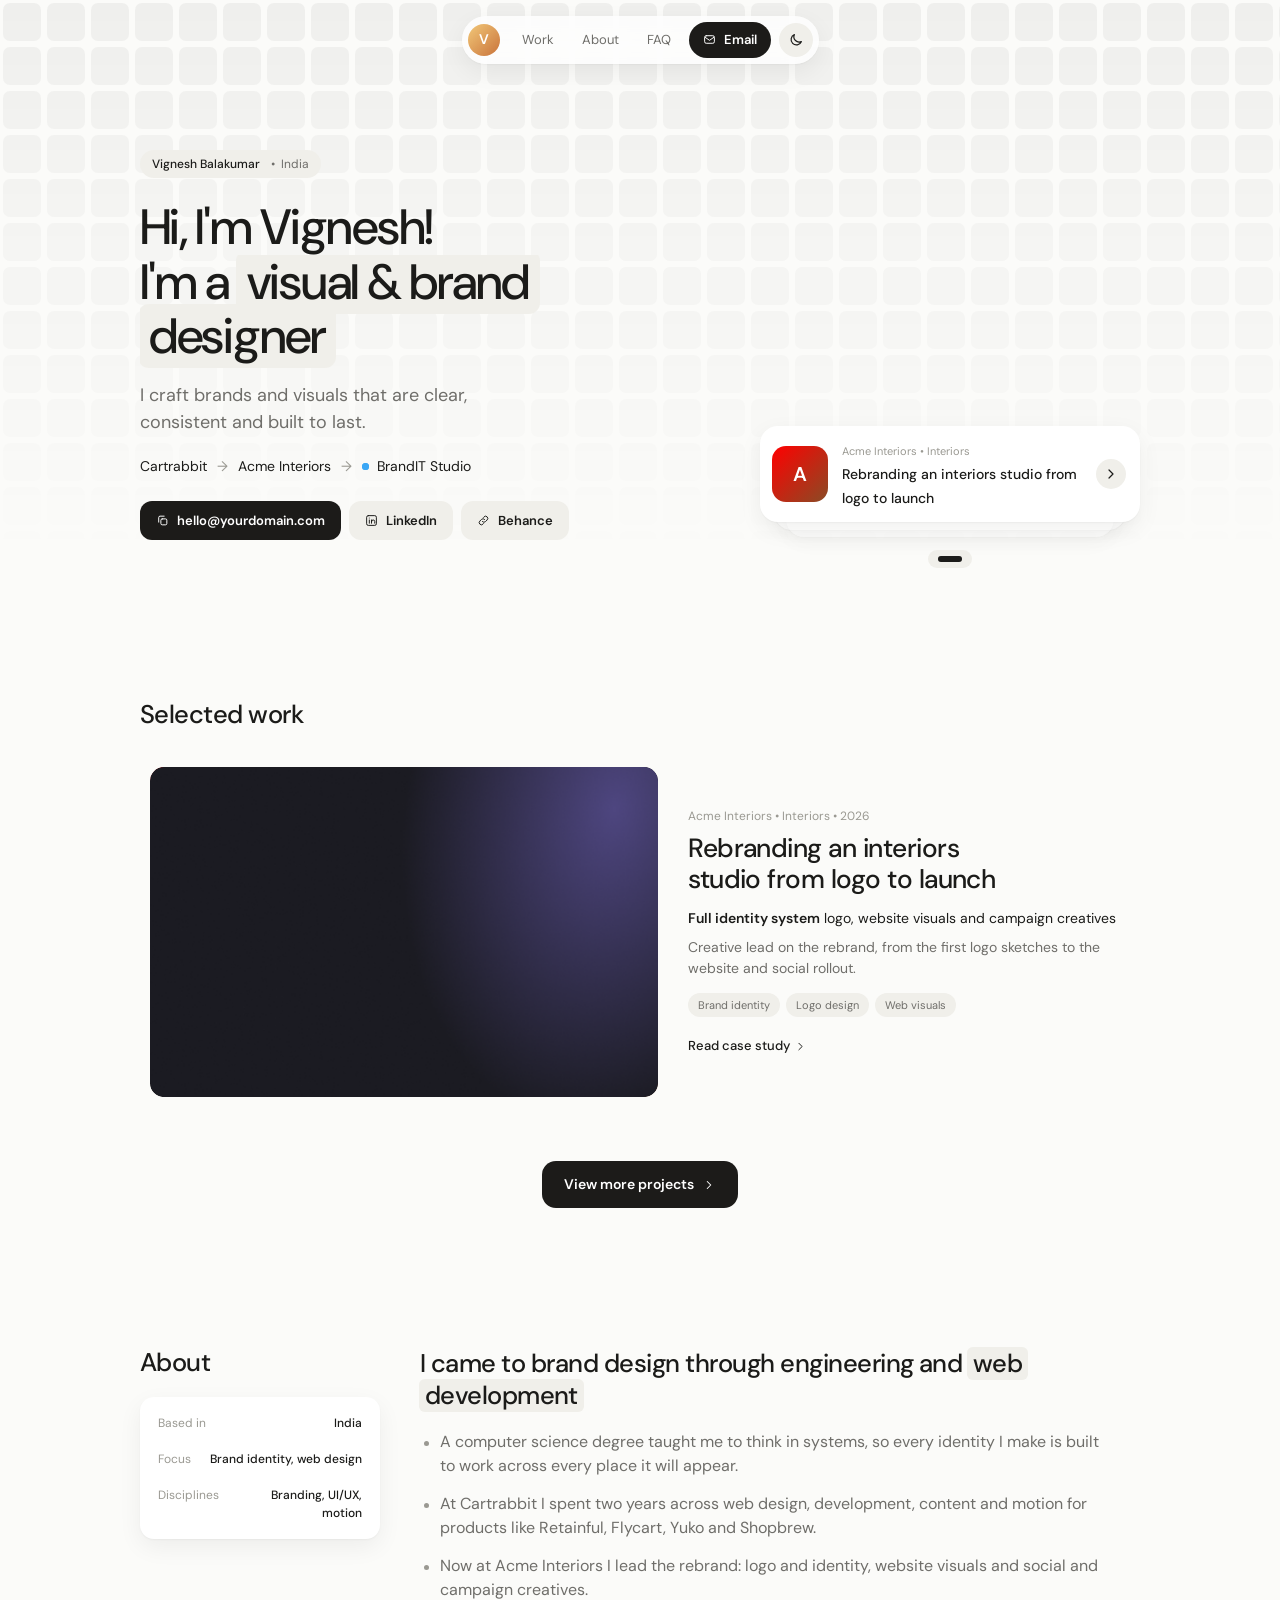
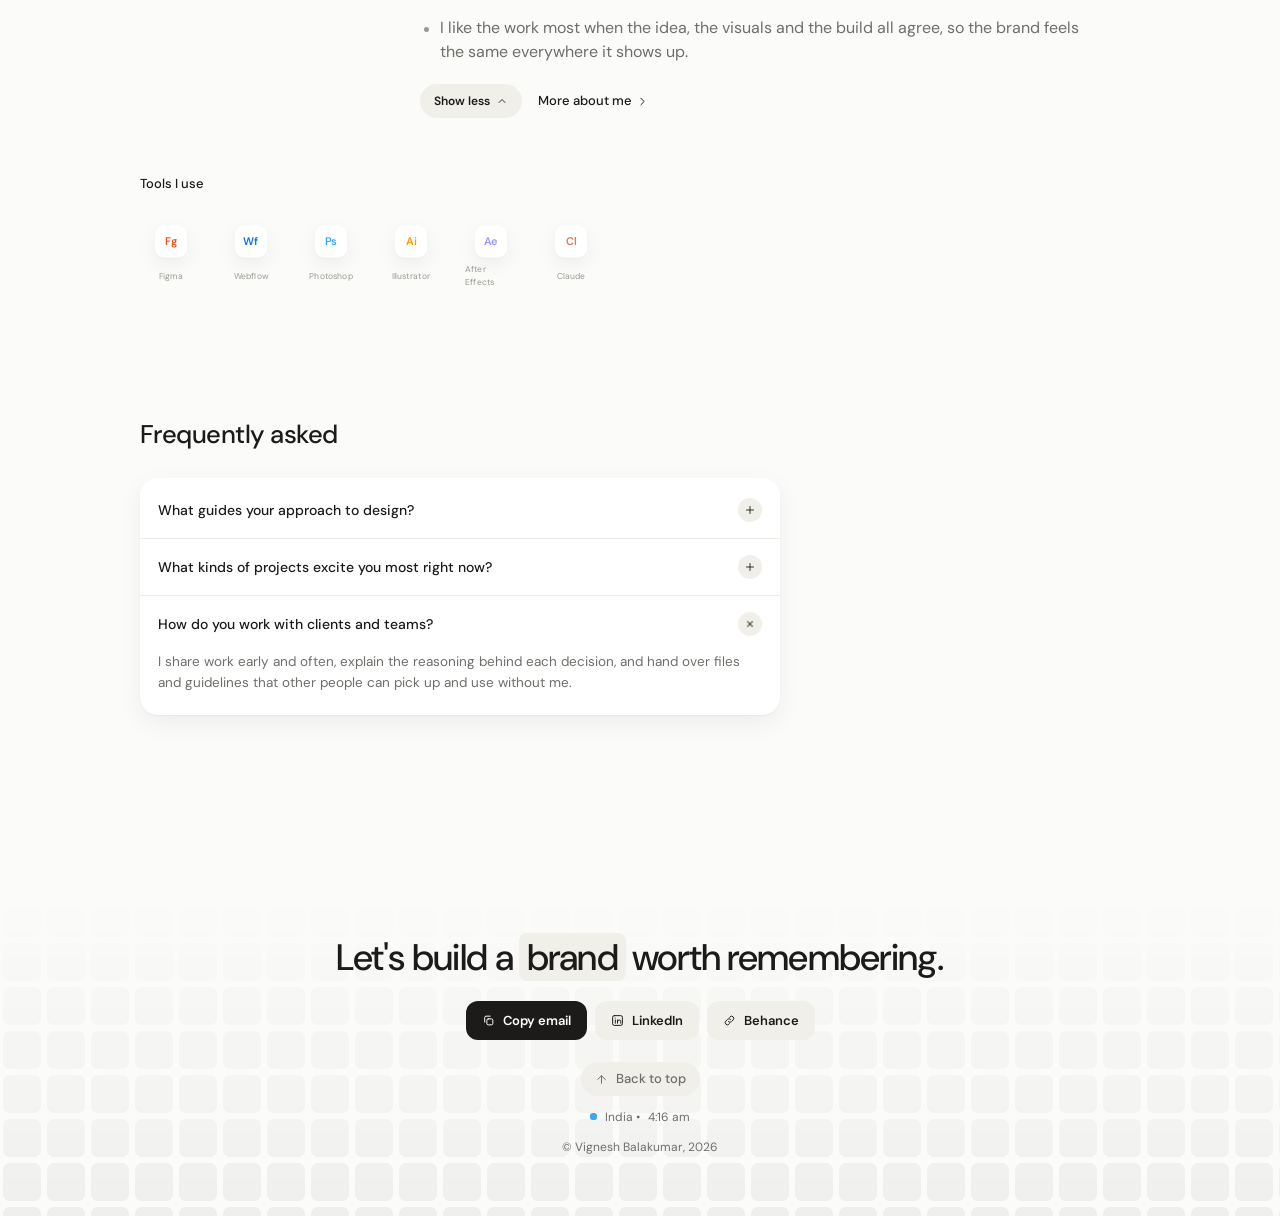
==== commit 2fac4d86: "pages updated" ====
--- a/index.html
+++ b/index.html
@@ -1322,16 +1322,28 @@
     watch.forEach(function (el) { el.classList.add("in"); });
   } else {
     $$("[data-count]").forEach(function (el) { el.textContent = "0" + (el.getAttribute("data-suffix") || ""); });
+    var revealTargets = new WeakMap();
     var io = new IntersectionObserver(function (entries) {
       entries.forEach(function (en) {
         if (!en.isIntersecting) return;
-        var el = en.target;
-        el.classList.add("in");
-        if (el.hasAttribute("data-count")) countUp(el);
-        io.unobserve(el);
+        var els = revealTargets.get(en.target) || [en.target];
+        els.forEach(function (el) {
+          el.classList.add("in");
+          if (el.hasAttribute("data-count")) countUp(el);
+        });
+        io.unobserve(en.target);
       });
     }, { threshold: 0.18, rootMargin: "0px 0px -6% 0px" });
-    watch.forEach(function (el) { io.observe(el); });
+    watch.forEach(function (el) {
+      var target = el.classList.contains("cover") ? el.parentElement : el;
+      var els = revealTargets.get(target);
+      if (!els) {
+        els = [];
+        revealTargets.set(target, els);
+        io.observe(target);
+      }
+      els.push(el);
+    });
   }
 
   /* ---------- Nav: sliding indicator + scroll spy ---------- */
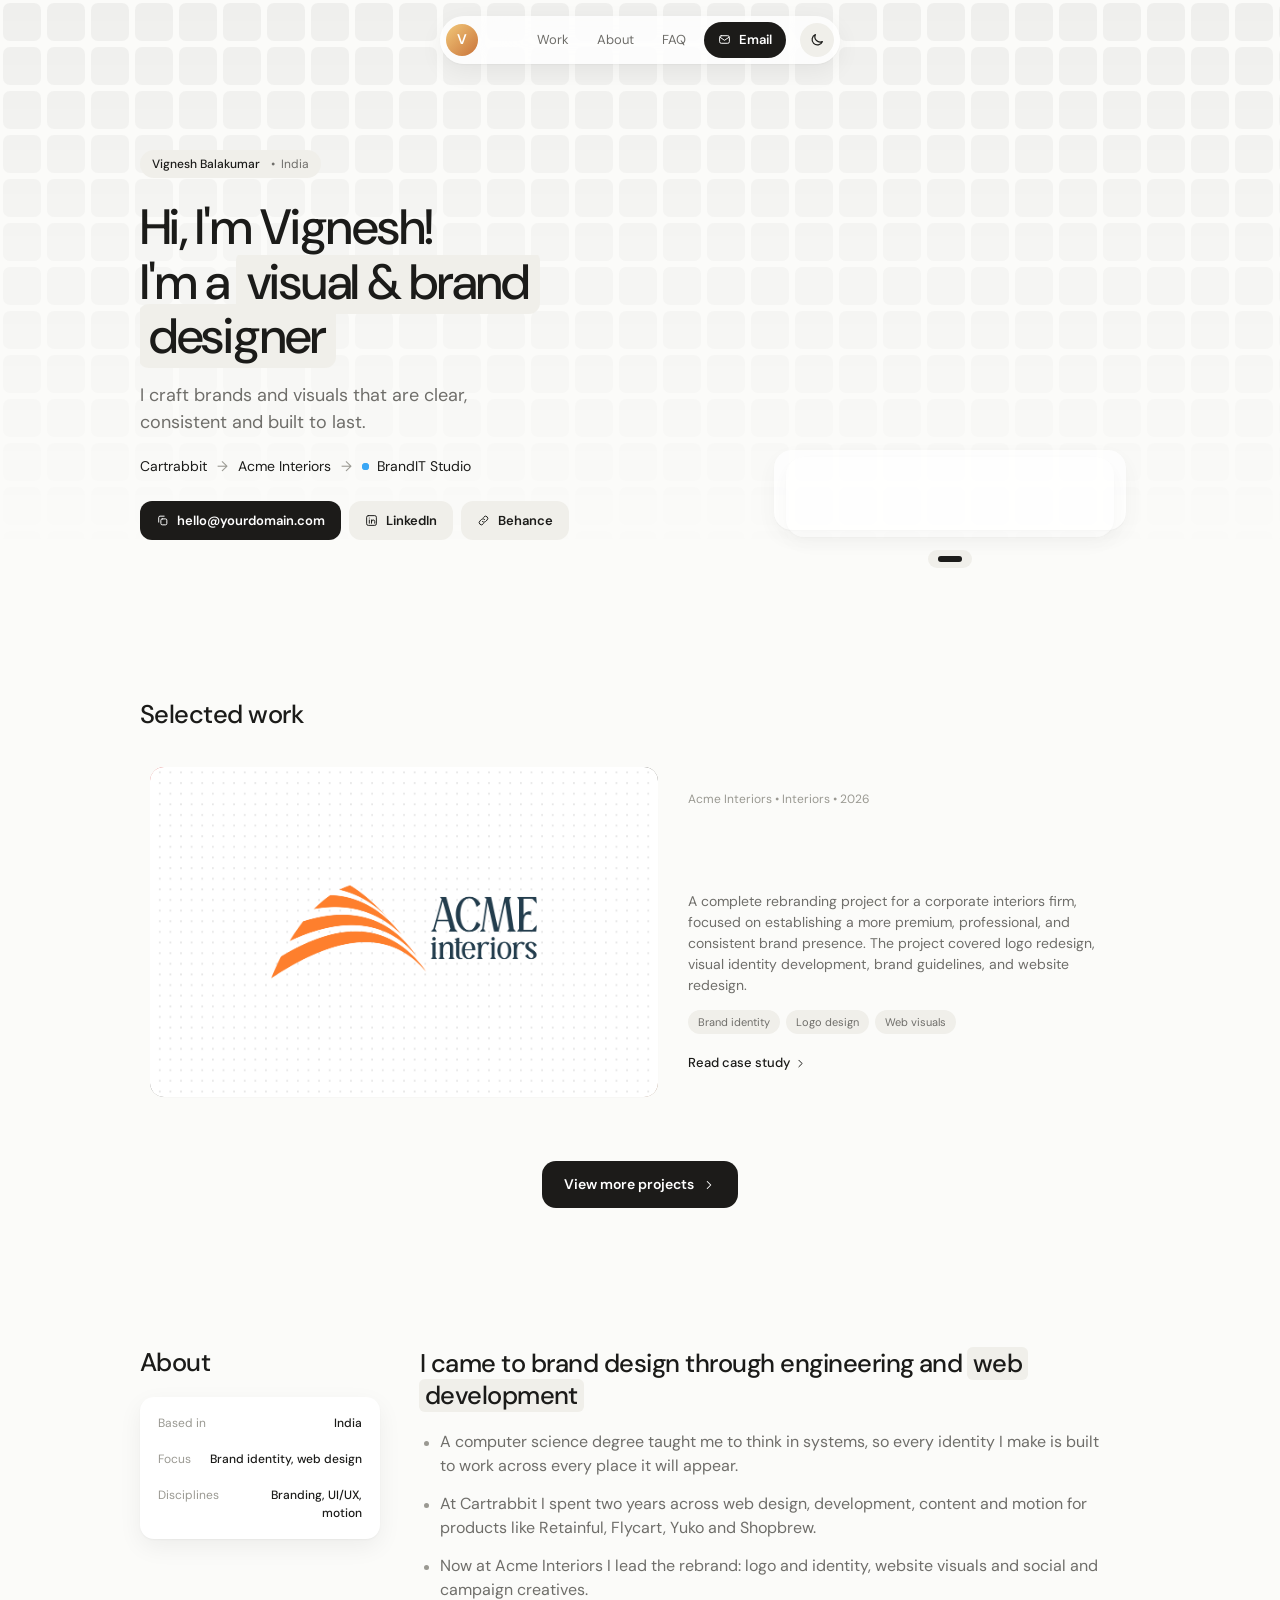
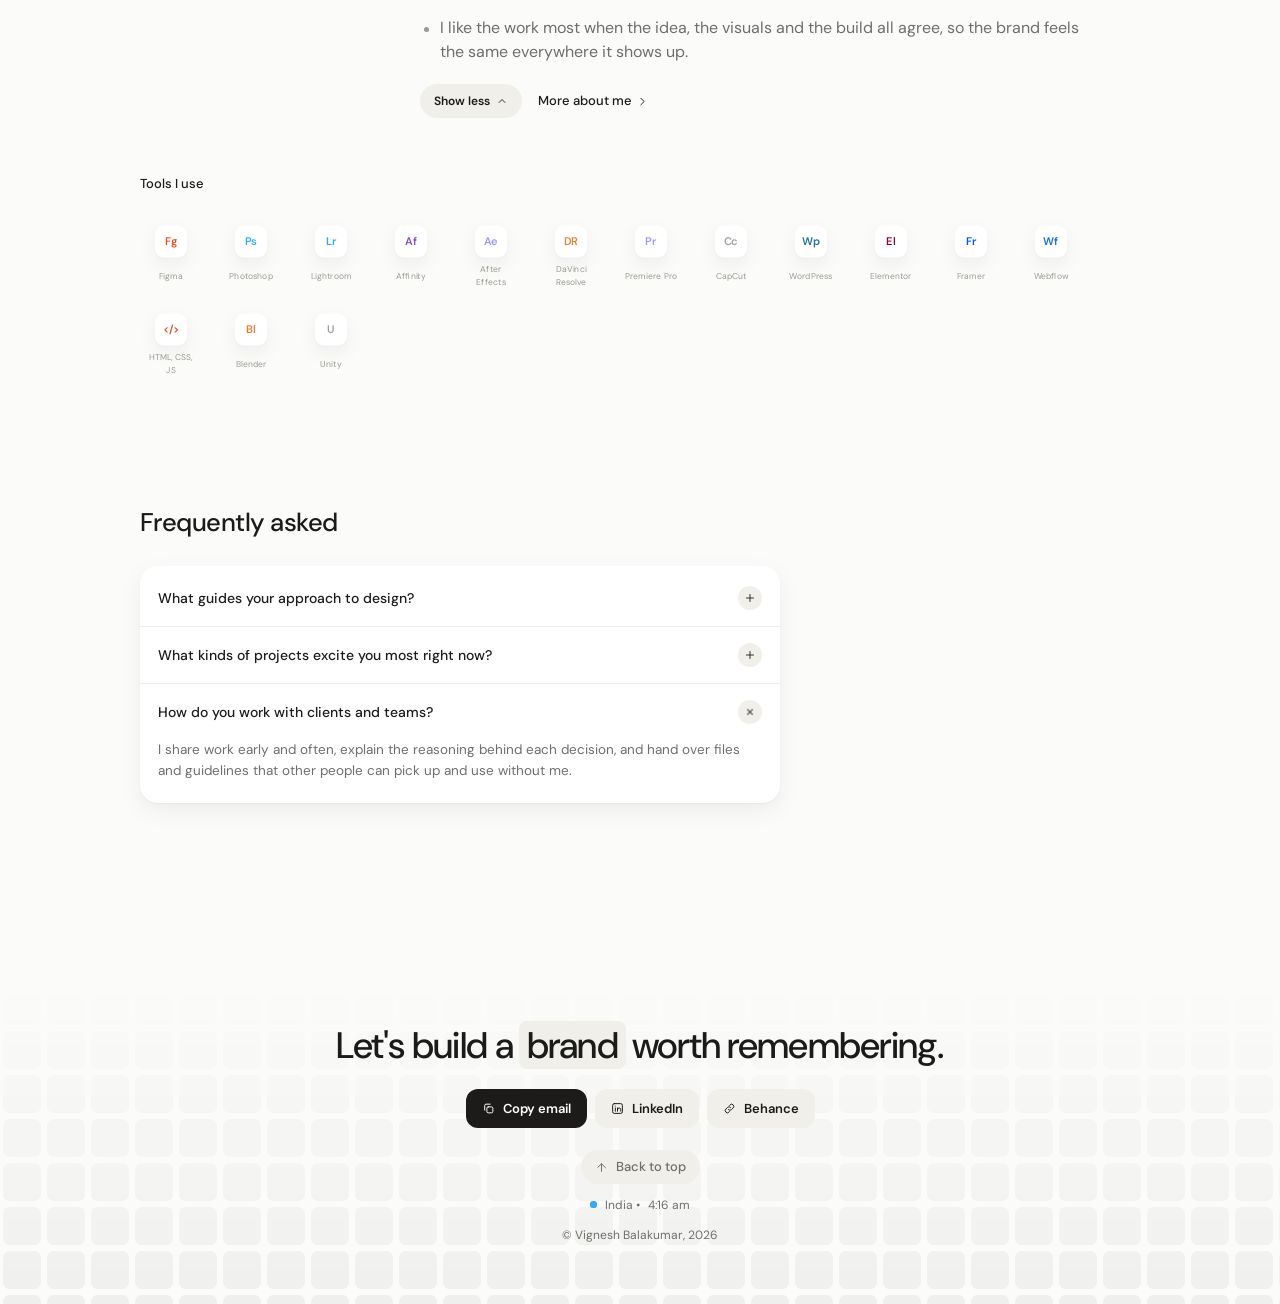
==== commit eb6ea348: "Update portfolio pages and add personal photos Co-authored-by: Copilot <223556219+Copilot@users.nore" ====
--- a/index.html
+++ b/index.html
@@ -75,19 +75,24 @@
 
 /* Nav */
 .nav {
-  position: fixed; top: 16px; left: 0; right: 0; margin-inline: auto; width: max-content; max-width: calc(100% - 24px); z-index: 50;
-  display: flex; align-items: center; gap: 4px; padding: 6px;
+  position: fixed; top: 16px; left: 0; right: 0; margin-inline: auto; width: 400px; max-width: calc(100% - 24px); z-index: 50; isolation: isolate;
+  display: grid; grid-template-columns: 1fr auto 1fr; align-items: center; gap: 4px; padding: 6px; box-sizing: border-box;
   background: color-mix(in srgb, var(--card) 78%, transparent);
-  -webkit-backdrop-filter: blur(14px); backdrop-filter: blur(14px);
+  -webkit-backdrop-filter: blur(40px); backdrop-filter: blur(40px);
   border-radius: 999px; box-shadow: var(--shadow);
   animation: navIn .8s var(--ease) both;
-  transition: box-shadow .3s;
+  transition: top .45s var(--ease), width .65s var(--ease), max-width .65s var(--ease), padding .55s var(--ease), border-radius .55s var(--ease), background .4s, backdrop-filter .4s, box-shadow .4s;
 }
-.nav.scrolled { box-shadow: 0 1px 2px rgba(20,20,18,.06), 0 12px 32px rgba(20,20,18,.12); }
+.nav.scrolled { top: 0; width: 970px; max-width: calc(100% - 24px); padding: 10px 24px; border-radius: 0; background: transparent; -webkit-backdrop-filter: none; backdrop-filter: none; box-shadow: none; }
+.nav-backdrop { position: fixed; z-index: 49; inset: 0 0 auto; height: 56px; background: color-mix(in srgb, var(--card) 48%, transparent); -webkit-backdrop-filter: blur(22px) saturate(150%); backdrop-filter: blur(22px) saturate(150%); box-shadow: 0 1px 2px rgba(20,20,18,.06), 0 12px 32px rgba(20,20,18,.12); opacity: 0; pointer-events: none; transition: opacity .4s; }
+.nav.scrolled + .nav-backdrop { opacity: 1; }
 @keyframes navIn { from { opacity: 0; transform: translateY(-26px); } to { opacity: 1; transform: none; } }
-.nav .avatar { width: 32px; height: 32px; border-radius: 50%; display: grid; place-items: center; background: linear-gradient(135deg,#F2C879,#C9733A); color: #fff; font-weight: 600; font-size: 14px; margin-right: 4px; transition: transform .35s cubic-bezier(.34,1.56,.64,1); }
+.nav .avatar { grid-column: 1; justify-self: start; width: 32px; height: 32px; border-radius: 50%; display: grid; place-items: center; background: linear-gradient(135deg,#F2C879,#C9733A); color: #fff; font-weight: 600; font-size: 14px; margin-right: 4px; transition: transform .35s cubic-bezier(.34,1.56,.64,1); }
 .nav .avatar:hover { transform: rotate(-12deg) scale(1.08); }
-.links { position: relative; display: flex; }
+.menu-toggle { display: none; }
+.nav-menu { display: contents; }
+.links { position: relative; grid-column: 2; display: flex; }
+.nav-actions { grid-column: 3; justify-self: end; display: flex; align-items: center; gap: 10px; }
 .indicator { position: absolute; top: 0; bottom: 0; left: 0; width: 0; border-radius: 999px; background: var(--chip); opacity: 0; pointer-events: none; transition: transform .4s cubic-bezier(.3,.9,.3,1), width .4s cubic-bezier(.3,.9,.3,1), opacity .2s; }
 .link { position: relative; z-index: 1; padding: 7px 14px; font-size: 13px; color: var(--muted); border-radius: 999px; transition: color .2s; }
 .link:hover, .link.active { color: var(--ink); }
@@ -159,7 +164,10 @@
 /* Work list */
 .work-list { display: grid; gap: 56px; margin-top: 36px; padding-inline: 10px; }
 .case { display: grid; grid-template-columns: 1.15fr 1fr; gap: 30px; align-items: center; }
-.cover { position: relative; aspect-ratio: 16/10.4; border-radius: 14px; overflow: hidden; display: grid; place-items: center; color: #fff; isolation: isolate; }
+.cover { position: relative; aspect-ratio: 16/10.4; border-radius: 14px; overflow: hidden; display: grid; place-items: center; color: #fff; isolation: isolate; box-shadow: var(--shadow); }
+.case-cover-link { display: block; border-radius: 14px; }
+.case-copy { display: block; color: inherit; text-decoration: none; }
+.case-copy:focus-visible, .case-cover-link:focus-visible { outline: 2px solid var(--ink); outline-offset: 4px; border-radius: 8px; }
 .cover::before { content: ""; position: absolute; inset: -6%; z-index: -1; background: var(--bg-cover); transform: translate3d(0,var(--py,0px),0) scale(var(--s,1)); transition: transform .9s var(--ease); }
 .case:hover .cover, .next:hover .cover { --s: 1.07; }
 .cover img { position: absolute; inset: 0; width: 100%; height: 100%; object-fit: cover; transform: scale(var(--s,1)); transition: transform .9s var(--ease); }
@@ -167,8 +175,6 @@
 .case:hover .mark, .next:hover .mark { transform: scale(1.04); letter-spacing: -.01em; }
 .case .meta, .next .meta { font-size: 12px; color: var(--faint); }
 .case h3 { font-weight: 500; font-size: clamp(1.35rem,2.4vw,1.65rem); line-height: 1.2; letter-spacing: -.02em; margin: 8px 0 12px; max-width: 18ch; }
-.case .metric { font-size: 14px; margin: 0 0 8px; }
-.case .metric strong { font-weight: 600; }
 .case .desc { font-size: 14px; color: var(--muted); margin: 0 0 14px; max-width: 42ch; }
 .tags { display: flex; flex-wrap: wrap; gap: 6px; margin-bottom: 16px; }
 .tags span { padding: 4px 10px; border-radius: 999px; background: var(--chip); font-size: 11px; color: var(--muted); }
@@ -193,7 +199,7 @@
 .tools { margin-top: 56px; }
 .tools h4 { margin: 0 0 12px; font-weight: 500; font-size: 13px; }
 .tool-row { display: flex; flex-wrap: wrap; gap: 14px 18px; }
-.tool { display: grid; justify-items: center; gap: 6px; width: 62px; font-size: 10px; color: var(--faint); }
+.tool { display: grid; justify-items: center; gap: 6px; width: 62px; font-size: 10px; color: var(--faint); text-align: center; }
 .tool i { width: 38px; height: 38px; border-radius: 11px; display: grid; place-items: center; background: var(--card); box-shadow: var(--shadow); font-style: normal; font-weight: 600; font-size: 13px; transition: transform .35s cubic-bezier(.34,1.56,.64,1); }
 .tool:hover i { transform: translateY(-5px) rotate(-6deg); }
 
@@ -262,6 +268,24 @@
 .ph { position: relative; display: grid; place-items: center; width: 100%; aspect-ratio: var(--ar,16/9.5); border-radius: 12px; background: linear-gradient(135deg, var(--a,#E8EBF4), var(--b,#D3DBEE)); color: rgba(20,20,40,.45); font-size: 13px; font-weight: 500; overflow: hidden; }
 :root[data-theme="dark"] .ph { color: rgba(255,255,255,.5); filter: brightness(.75); }
 .ph img { position: absolute; inset: 0; width: 100%; height: 100%; object-fit: cover; }
+.ph > .image-open, .cover > .image-open { position: absolute; inset: 0; }
+.image-open img { cursor: zoom-in; }
+.shot-open { display: block; cursor: zoom-in; }
+.image-open:focus-visible { outline: 2px solid var(--ink); outline-offset: 3px; }
+.image-lightbox { position: fixed; inset: 0; z-index: 1000; display: grid; place-items: center; padding: 76px 40px 40px; background: rgba(12,12,12,.84); backdrop-filter: blur(8px); }
+.image-lightbox[hidden] { display: none; }
+.image-lightbox-frame { position: relative; }
+.image-lightbox img { display: block; width: auto; height: auto; max-width: 80vw; max-height: 80vh; padding: 8px; border-radius: 20px; background: #fff; object-fit: contain; box-shadow: 0 24px 80px rgba(0,0,0,.4); }
+.image-lightbox button { position: absolute; top: 0; right: 0; display: grid; place-items: center; width: 42px; height: 42px; padding: 0; border: 1px solid rgba(255,255,255,.8); border-radius: 50%; background: #fff; color: #171717; box-shadow: 0 8px 26px rgba(0,0,0,.28); cursor: pointer; transform: translate(50%,-50%); transition: transform .2s, background .2s, box-shadow .2s; }
+.image-lightbox button:hover { transform: translate(50%,-50%) scale(1.06); background: #f0f0f0; box-shadow: 0 12px 30px rgba(0,0,0,.35); }
+.image-lightbox button svg { display: block; width: 18px; height: 18px; }
+.image-lightbox button:focus-visible { outline: 2px solid #fff; outline-offset: 4px; }
+@media (max-width: 600px) {
+  .image-lightbox { padding: 72px 16px 20px; }
+  .nav.scrolled { width: 100%; max-width: none; padding-inline: 12px; }
+  .nav.scrolled .nav-actions { gap: 6px; }
+  .nav.scrolled .link { padding-inline: 8px; }
+}
 .grid2 { display: grid; grid-template-columns: 1fr 1fr; gap: 16px; }
 .grid3 { display: grid; grid-template-columns: repeat(3,1fr); gap: 16px; }
 
@@ -282,17 +306,6 @@
 .viewer-cap { margin: 12px 0 0; font-size: 12.5px; color: var(--muted); min-height: 1.5em; }
 
 /* Diamond */
-.diamond { width: 100%; height: auto; display: block; }
-.diamond path, .diamond line, .diamond circle { fill: none; stroke: var(--ink); stroke-width: 1.2; }
-.diamond .dash { stroke-dasharray: 3 4; stroke: var(--faint); }
-.diamond text { fill: var(--ink); font-family: var(--font); font-size: 13px; text-anchor: middle; }
-.diamond .small { fill: var(--muted); font-size: 11px; }
-.js .diamond .draw { stroke-dasharray: 1; stroke-dashoffset: 1; }
-.js .diamond.in .draw { stroke-dashoffset: 0; transition: stroke-dashoffset 1.8s cubic-bezier(.6,0,.2,1); }
-.js .diamond text { opacity: 0; transition: opacity .6s ease 1.2s; }
-.js .diamond.in text { opacity: 1; }
-.js .diamond circle { opacity: 0; transition: opacity .4s ease .8s; }
-.js .diamond.in circle { opacity: 1; }
 
 /* Stats */
 .stat { position: relative; display: grid; grid-template-columns: 130px 1fr; gap: 18px; align-items: center; padding: 18px 0; }
@@ -310,10 +323,10 @@
 .qs em { font-style: normal; width: 20px; height: 20px; border-radius: 50%; background: var(--chip); display: grid; place-items: center; font-size: 10px; color: var(--muted); margin-top: 2px; }
 
 /* Insights */
-.insights { display: grid; gap: 8px; }
-.insight { padding: 18px 20px; }
+.insights { display: flex; flex-direction: row; flex-wrap: wrap; gap: 10px; align-items: stretch; }
+.insight { flex: 1 1 220px; min-height: 190px; padding: 20px 24px; }
 .insight small { font-size: 11px; color: var(--faint); }
-.insight h4 { margin: 4px 0 12px; font-weight: 500; font-size: 15px; }
+.insight h4 { margin: 8px 0 18px; font-weight: 500; font-size: clamp(2rem, 3vw, 2.5rem); line-height: 1.1; }
 .insight blockquote { margin: 0; display: grid; grid-template-columns: 28px 1fr; font-size: 14px; color: var(--muted); line-height: 1.55; }
 
 /* Slider */
@@ -352,6 +365,27 @@
   .facts-bar { grid-template-columns: 1fr 1fr; }
 }
 @media (max-width: 820px) {
+  .nav { grid-template-columns: 1fr auto; background: var(--card); -webkit-backdrop-filter: none; backdrop-filter: none; }
+  .nav-backdrop { background: var(--card); -webkit-backdrop-filter: none; backdrop-filter: none; }
+  .nav .avatar { grid-column: 1; }
+  .menu-toggle { position: relative; grid-column: 2; display: grid; place-items: center; width: 36px; height: 36px; padding: 9px; border-radius: 50%; background: var(--chip); color: var(--ink); }
+  .menu-toggle span { position: absolute; top: calc(50% - .75px); left: calc(50% - 9px); width: 18px; height: 1.5px; border-radius: 2px; background: currentColor; transition: transform .3s var(--ease), opacity .2s; }
+  .menu-toggle span:first-child { transform: translateY(-5px); }
+  .menu-toggle span:last-child { transform: translateY(5px); }
+  .menu-toggle[aria-expanded="true"] span:first-child { transform: rotate(45deg); }
+  .menu-toggle[aria-expanded="true"] span:nth-child(2) { opacity: 0; }
+  .menu-toggle[aria-expanded="true"] span:last-child { transform: rotate(-45deg); }
+  .nav-menu { position: absolute; top: calc(100% + 8px); left: 0; right: 0; display: flex; flex-direction: column; gap: 8px; max-height: 0; padding: 0 14px; overflow: hidden; visibility: hidden; opacity: 0; transform: translateY(-6px); border: 1px solid transparent; border-radius: 16px; background: var(--card); box-shadow: var(--shadow); pointer-events: none; transition: max-height .35s var(--ease), padding .35s var(--ease), opacity .25s, transform .35s var(--ease), visibility .35s, border-color .25s; }
+  .nav.mobile-open { width: calc(100% - 24px); border-radius: 18px; background: var(--card); }
+  .nav.mobile-open .nav-menu { max-height: 320px; padding: 12px 14px 14px; visibility: visible; opacity: 1; transform: none; border-color: var(--line); pointer-events: auto; }
+  .nav .links { display: flex; flex-direction: column; grid-column: auto; width: 100%; }
+  .nav .links .indicator { display: none; }
+  .nav .link, .nav .link.opt { display: block; padding: 10px 12px; }
+  .nav .nav-actions { display: flex; grid-column: auto; justify-self: stretch; justify-content: space-between; width: 100%; padding-top: 10px; border-top: 1px solid var(--line); }
+  .nav .nav-actions .pill-dark { flex: 1; justify-content: center; }
+  .nav .nav-actions .icon-btn { margin-left: 0; }
+  .nav.scrolled.mobile-open { width: 100%; max-width: none; border-radius: 0; background: var(--card); -webkit-backdrop-filter: none; backdrop-filter: none; }
+  .nav.scrolled.mobile-open .nav-menu { top: 100%; border-radius: 0 0 18px 18px; }
   .hero { padding-top: 120px; }
   .hero > .wrap { grid-template-columns: 1fr; }
   .stack { justify-self: start; margin-bottom: 56px; }
@@ -364,7 +398,11 @@
   .stat { grid-template-columns: 96px 1fr; }
   .stat b { font-size: 2.4rem; }
 }
-@media (max-width: 480px) { .link { padding: 7px 10px; } }
+@media (max-width: 480px) {
+  .link { padding: 7px 10px; }
+  .nav.scrolled .link { padding-inline: 6px; }
+  .nav.scrolled .pill-dark { padding-inline: 10px; }
+}
 @media (prefers-reduced-motion: reduce) {
   *,*::before,*::after { animation: none !important; transition: none !important; scroll-behavior: auto !important; }
   .js [data-reveal], .js .cover[data-reveal] { opacity: 1 !important; transform: none !important; clip-path: none !important; }
@@ -513,15 +551,21 @@
 
 <nav class="nav" aria-label="Primary">
   <a class="avatar" href="#top" aria-label="Back to top">V</a>
-  <div class="links">
-    <i class="indicator" aria-hidden="true"></i>
-    <a class="link" href="#work">Work</a>
-    <a class="link" href="#about">About</a>
-    <a class="link opt" href="#faq">FAQ</a>
+  <button class="menu-toggle" type="button" aria-label="Open navigation menu" aria-expanded="false" aria-controls="primaryMenu"><span></span><span></span><span></span></button>
+  <div class="nav-menu" id="primaryMenu">
+    <div class="links">
+      <i class="indicator" aria-hidden="true"></i>
+      <a class="link" href="#work">Work</a>
+      <a class="link" href="#about">About</a>
+      <a class="link opt" href="#faq">FAQ</a>
+    </div>
+    <div class="nav-actions">
+      <a class="pill-dark" data-mail href="mailto:hello@yourdomain.com"><svg class="i"><use href="#i-mail"/></svg>Email</a>
+      <button class="icon-btn" id="theme" type="button" aria-label="Switch to dark mode"><svg class="i"><use href="#i-moon"/></svg></button>
+    </div>
   </div>
-  <a class="pill-dark" data-mail href="mailto:hello@yourdomain.com"><svg class="i"><use href="#i-mail"/></svg>Email</a>
-  <button class="icon-btn" id="theme" type="button" aria-label="Switch to dark mode"><svg class="i"><use href="#i-moon"/></svg></button>
 </nav>
+<div class="nav-backdrop" aria-hidden="true"></div>
 
 
 <header class="hero">
@@ -597,11 +641,20 @@
         <h4 data-reveal>Tools I use</h4>
         <div class="tool-row" data-stagger=".06">
           <div class="tool"><i style="color:#F24E1E">Fg</i>Figma</div>
+          <div class="tool"><i style="color:#31A8FF">Ps</i>Photoshop</div>
+          <div class="tool"><i style="color:#31A8FF">Lr</i>Lightroom</div>
+          <div class="tool"><i style="color:#7E4DD2">Af</i>Affinity</div>
+          <div class="tool"><i style="color:#9999FF">Ae</i>After Effects</div>
+          <div class="tool"><i style="color:#E68435">DR</i>DaVinci Resolve</div>
+          <div class="tool"><i style="color:#9999FF">Pr</i>Premiere Pro</div>
+          <div class="tool"><i style="color:#A1A1AA">Cc</i>CapCut</div>
+          <div class="tool"><i style="color:#21759B">Wp</i>WordPress</div>
+          <div class="tool"><i style="color:#92003B">El</i>Elementor</div>
+          <div class="tool"><i style="color:#0055FF">Fr</i>Framer</div>
           <div class="tool"><i style="color:#146EF5">Wf</i>Webflow</div>
-          <div class="tool"><i style="color:#31A8FF">Ps</i>Photoshop</div>
-          <div class="tool"><i style="color:#FF9A00">Ai</i>Illustrator</div>
-          <div class="tool"><i style="color:#9999FF">Ae</i>After Effects</div>
-          <div class="tool"><i style="color:#D97757">Cl</i>Claude</div>
+          <div class="tool"><i style="color:#E34F26">&lt;/&gt;</i>HTML, CSS, JS</div>
+          <div class="tool"><i style="color:#F5792A">Bl</i>Blender</div>
+          <div class="tool"><i style="color:#A1A1AA">U</i>Unity</div>
         </div>
       </div>
     </div>
@@ -673,8 +726,6 @@
     "title": "Rebranding an interiors studio from logo to launch",
     "industry": "Interiors",
     "year": "2026",
-    "metricBold": "Full identity system",
-    "metricText": "logo, website visuals and campaign creatives",
     "summary": "Creative lead on the rebrand, from the first logo sketches to the website and social rollout.",
     "tags": [
       "Brand identity",
@@ -692,7 +743,6 @@
       "base": "#1E1A14"
     },
     "image": "",
-    "url": "",
     "featured": true,
     "case": {
       "enabled": true,
@@ -749,7 +799,6 @@
       "posts": [],
       "outcomes": [
         {
-          "icon": "check",
           "title": "Delivered end to end",
           "text": "I owned the rebrand from logo and identity to website visuals and campaign creatives."
         }
@@ -767,8 +816,6 @@
     "title": "Add your one-line project title here",
     "industry": "Motorsport",
     "year": "",
-    "metricBold": "",
-    "metricText": "",
     "summary": "Add one sentence on your role and what you delivered.",
     "tags": [
       "Brand identity",
@@ -783,7 +830,6 @@
       "base": "#0F0F10"
     },
     "image": "",
-    "url": "",
     "featured": true,
     "case": {
       "enabled": false,
@@ -843,8 +889,6 @@
     "title": "Add your one-line project title here",
     "industry": "",
     "year": "",
-    "metricBold": "",
-    "metricText": "",
     "summary": "Add one sentence on your role and what you delivered.",
     "tags": [
       "Branding",
@@ -860,7 +904,6 @@
       "base": "#0E2233"
     },
     "image": "",
-    "url": "",
     "featured": true,
     "case": {
       "enabled": false,
@@ -920,8 +963,6 @@
     "title": "Add your one-line project title here",
     "industry": "",
     "year": "",
-    "metricBold": "",
-    "metricText": "",
     "summary": "Add one sentence on your role and what you delivered.",
     "tags": [
       "Branding",
@@ -936,7 +977,6 @@
       "base": "#17301F"
     },
     "image": "",
-    "url": "",
     "featured": true,
     "case": {
       "enabled": false,
@@ -1061,7 +1101,7 @@
   function slug(s) { return String(s || "").toLowerCase().replace(/[^a-z0-9]+/g, "-").replace(/^-+|-+$/g, ""); }
   function pid(p) { return p.id || slug(p.client || p.title); }
   function hasCase(p) { return !!(p.case && p.case.enabled); }
-  function caseHref(p) { return safeUrl(p.url) || (hasCase(p) ? "case-study.html?p=" + encodeURIComponent(pid(p)) : ""); }
+  function caseHref(p) { return hasCase(p) ? "case-study.html?p=" + encodeURIComponent(pid(p)) : ""; }
   function coverBg(p, i) {
     var c = p.colors || {}, pos = POS[i % POS.length];
     return "radial-gradient(80% 90% at " + pos[0] + ", " + col(c.a, "#E9C46A") + " 0%, transparent 56%), radial-gradient(70% 80% at " + pos[1] + ", " + col(c.b, "#8A4B25") + " 0%, transparent 62%), " + col(c.base, "#1E1A14");
@@ -1075,7 +1115,7 @@
       im.onerror = function () { im.remove(); };
       c.appendChild(im);
     }
-    c.appendChild(mk("span", "mark", p.client || p.title));
+    if (!img) c.appendChild(mk("span", "mark", p.client || p.title));
     return c;
   }
   function metaLine(p) { return [p.client, p.industry, p.year].filter(Boolean).join(" \u2022 "); }
@@ -1091,20 +1131,21 @@
     return a;
   }
   function makeCaseRow(p, i) {
-    var art = mk("article", "case"), cv = makeCover(p, i);
-    cv.setAttribute("data-reveal", ""); art.appendChild(cv);
-    var tx = mk("div"); tx.setAttribute("data-stagger", ".07");
+    var art = mk("article", "case"), cv = makeCover(p, i), u = caseHref(p);
+    cv.setAttribute("data-reveal", "");
+    if (u) {
+      var coverLink = mk("a", "case-cover-link");
+      coverLink.href = u; coverLink.setAttribute("aria-label", "View case study: " + (p.title || p.client));
+      coverLink.appendChild(cv); art.appendChild(coverLink);
+    } else art.appendChild(cv);
+    var tx = mk(u ? "a" : "div", u ? "case-copy" : "");
+    if (u) tx.href = u;
+    tx.setAttribute("data-stagger", ".07");
     tx.appendChild(mk("div", "meta", metaLine(p)));
     tx.appendChild(mk("h3", null, p.title || p.client));
-    if (p.metricBold || p.metricText) {
-      var m = mk("p", "metric");
-      if (p.metricBold) m.appendChild(mk("strong", null, p.metricBold));
-      if (p.metricText) m.appendChild(document.createTextNode((p.metricBold ? " " : "") + p.metricText));
-      tx.appendChild(m);
-    }
     if (p.summary) tx.appendChild(mk("p", "desc", p.summary));
     tx.appendChild(tagsEl(p));
-    var u = caseHref(p); if (u) tx.appendChild(readEl("a", u));
+    if (u) tx.appendChild(readEl("span"));
     art.appendChild(tx);
     return art;
   }
@@ -1163,7 +1204,6 @@
   /* ---------- Case study page (rendered from projects-data.js) ---------- */
   var caseRoot = $("#caseRoot");
   if (caseRoot) {
-    var ICONS = { check: "i-check", users: "i-users", star: "i-star", spark: "i-spark" };
     var PHS = [["#EFE3C8", "#D9BE8A"], ["#E4E8DD", "#B9C4A9"], ["#E6E3EE", "#C4BEDB"], ["#F1DDD4", "#DDA894"], ["#DCE6EE", "#A9C0D4"]];
     var svgi = function (id) { return '<svg class="i"><use href="#' + id + '"/></svg>'; };
     var arr = function (a) { return Array.isArray(a) ? a : []; };
@@ -1173,11 +1213,11 @@
     };
     var shot = function (src, cap) {
       var u = safeUrl(src); if (!u) return "";
-      return '<figure data-reveal><div class="card"><img class="shot" src="' + esc(u) + '" alt="' + esc(cap || "") + '" loading="lazy"></div>' + (cap ? "<figcaption>" + esc(cap) + "</figcaption>" : "") + "</figure>";
+      return '<figure data-reveal><div class="card"><a class="image-open shot-open" href="' + esc(u) + '" aria-label="View image: ' + esc(cap || "Case study image") + '"><img class="shot" src="' + esc(u) + '" alt="' + esc(cap || "") + '" loading="lazy"></a></div>' + (cap ? "<figcaption>" + esc(cap) + "</figcaption>" : "") + "</figure>";
     };
     var framed = function (src, a, b, ar, label) {
       var u = safeUrl(src), st = "--a:" + col(a, "#E8EBF4") + ";--b:" + col(b, "#D3DBEE") + (ar ? ";--ar:" + ar : "");
-      return '<div class="ph" style="' + st + '">' + (u ? '<img src="' + esc(u) + '" alt="' + esc(label || "") + '" loading="lazy">' : esc(label || "")) + "</div>";
+      return '<div class="ph" style="' + st + '">' + (u ? '<a class="image-open" href="' + esc(u) + '" aria-label="View image: ' + esc(label || "Case study image") + '"><img src="' + esc(u) + '" alt="' + esc(label || "") + '" loading="lazy"></a>' : esc(label || "")) + "</div>";
     };
 
     var params = new URLSearchParams(location.search), wantId = params.get("p"), preview = params.get("preview") === "1";
@@ -1226,17 +1266,20 @@
       }
       var br = c.brief || {};
       if (txt(br.lead) || txt(br.text)) secs.push({ id: "brief", label: "The brief", cls: "sec prose", html: (txt(br.lead) ? '<p class="lead" data-reveal>' + esc(br.lead) + "</p>" : "") + paras(br.text) });
-      var pr = c.process || {}, ph = arr(pr.phases).map(txt).filter(Boolean);
-      if (ph.length >= 4) {
-        secs.push({ id: "process", label: "Process", cls: "sec prose", html: '<h2 data-reveal>Process</h2>' + paras(pr.intro) +
-          '<div class="card pad" data-reveal><svg class="diamond" viewBox="0 0 640 220" role="img" aria-label="Process diagram: ' + esc(ph.slice(0, 4).join(", ")) + '">' +
-          '<path class="draw" pathLength="1" d="M20 110 L170 20 L320 110 L170 200 Z"/><path class="draw" pathLength="1" d="M320 110 L470 20 L620 110 L470 200 Z"/>' +
-          '<line class="dash" x1="170" y1="22" x2="170" y2="198"/><line class="dash" x1="470" y1="22" x2="470" y2="198"/>' +
-          '<circle cx="20" cy="110" r="4" fill="var(--card)"/><circle cx="320" cy="110" r="4" fill="var(--card)"/><circle cx="620" cy="110" r="4" fill="var(--card)"/>' +
-          '<text class="small" x="170" y="12">The problem</text><text class="small" x="470" y="12">The solution</text>' +
-          '<text x="98" y="114">' + esc(ph[0]) + '</text><text x="244" y="114">' + esc(ph[1]) + '</text><text x="398" y="114">' + esc(ph[2]) + '</text><text x="544" y="114">' + esc(ph[3]) + "</text></svg>" +
-          (txt(pr.caption) ? '<p class="cap" style="margin:6px 0 0">' + esc(pr.caption) + "</p>" : "") + "</div>" });
+      var pr = c.process || {}, processBlocks = arr(pr.blocks).filter(function (b) { return b && (txt(b.heading) || txt(b.text)); });
+      if (!processBlocks.length && txt(pr.intro)) {
+        processBlocks = String(pr.intro).split(/\n(?=\d{2}\.\s+)/).map(function (section) {
+          var text = section.trim(), firstLineEnd = text.indexOf("\n");
+          var heading = firstLineEnd < 0 ? text : text.slice(0, firstLineEnd).trim();
+          if (!/^\d{2}\.\s+/.test(heading)) return { heading: "", text: text };
+          return { heading: heading, text: firstLineEnd < 0 ? "" : text.slice(firstLineEnd).trim() };
+        });
       }
+      var processHtml = processBlocks.map(function (b) {
+        return (txt(b.heading) ? '<h3 data-reveal>' + esc(b.heading) + "</h3>" : "") + paras(b.text);
+      }).join("");
+      if (!processHtml && txt(pr.intro)) processHtml = paras(pr.intro);
+      if (processHtml) secs.push({ id: "process", label: "Process", cls: "sec prose", html: '<h2 data-reveal>Process</h2>' + processHtml });
       var ch = c.challenge || {};
       if (txt(ch.text) || txt(ch.image)) secs.push({ id: "challenge", label: "The challenge", cls: "sec prose", html: "<h2 data-reveal>The challenge</h2>" + paras(ch.text) + shot(ch.image, ch.caption) });
       var st = arr(c.stats).filter(function (s) { return s && txt(s.value); }), qs = arr(c.questions).map(txt).filter(Boolean);
@@ -1251,8 +1294,8 @@
         secs.push({ id: "research", label: "Research", cls: "sec", html: rh });
       }
       var ins = arr(c.insights).filter(function (x) { return x && (txt(x.title) || txt(x.quote)); });
-      if (ins.length) secs.push({ id: "insights", label: "Insights", cls: "sec", html: '<h2 data-reveal>Insights</h2><div class="insights" data-stagger=".1">' + ins.map(function (x, i) {
-        return '<div class="card insight"><small>Insight ' + (i + 1) + "</small><h4>" + esc(x.title || "") + "</h4>" + (txt(x.quote) ? '<blockquote><span class="q">\u201C</span>' + esc(x.quote) + "</blockquote>" : "") + "</div>";
+      if (ins.length) secs.push({ id: "insights", label: "Insights", cls: "sec", html: '<h2 data-reveal>Insights</h2><div class="insights" data-stagger=".1">' + ins.map(function (x) {
+        return '<div class="card insight"><h4>' + esc(x.title || "") + "</h4>" + (txt(x.quote) ? '<blockquote><span class="q">\u201C</span>' + esc(x.quote) + "</blockquote>" : "") + "</div>";
       }).join("") + "</div>" });
       var idn = c.identity || {}, ex = arr(c.identityExtras).filter(function (x) { return x && txt(x.image); });
       if (txt(idn.text) || txt(idn.image) || ex.length) secs.push({ id: "identity", label: "Identity", cls: "sec prose", html: "<h2 data-reveal>Identity</h2>" + paras(idn.text) + shot(idn.image, idn.caption) +
@@ -1273,7 +1316,7 @@
         (txt(cp.caption) ? '<p class="cap" data-reveal>' + esc(cp.caption) + "</p>" : "") });
       var oc = arr(c.outcomes).filter(function (x) { return x && (txt(x.title) || txt(x.text)); }), cl = c.closing || {}, cta = safeUrl(cl.ctaUrl);
       if (oc.length || txt(cl.text) || cta) secs.push({ id: "outcomes", label: "Outcomes", cls: "sec prose", html: "<h2 data-reveal>Outcomes &amp; takeaways</h2>" +
-        (oc.length ? '<div class="outcomes" data-stagger=".09">' + oc.map(function (x) { return '<div class="card outcome"><span class="ico">' + svgi(ICONS[x.icon] || "i-check") + "</span><h4>" + esc(x.title || "") + "</h4><p>" + esc(x.text || "") + "</p></div>"; }).join("") + "</div>" : "") +
+        (oc.length ? '<div class="outcomes" data-stagger=".09">' + oc.map(function (x) { return '<div class="card outcome"><span class="ico">' + svgi("i-spark") + "</span><h4>" + esc(x.title || "") + "</h4><p>" + esc(x.text || "") + "</p></div>"; }).join("") + "</div>" : "") +
         paras(cl.text) + (cta ? '<p data-reveal><a class="btn-dark" href="' + esc(cta) + '">' + esc(txt(cl.ctaLabel) || "Visit the live site") + " " + svgi("i-ext") + "</a></p>" : "") });
 
       var nx = null;
@@ -1293,10 +1336,69 @@
         "</main>";
       caseRoot.innerHTML = html;
       var slot = $("#heroCoverSlot"), cv = makeCover(p, DATA.indexOf(p) < 0 ? at : DATA.indexOf(p));
+      var coverImage = $("img", cv);
+      if (coverImage) {
+        var imageLink = document.createElement("a");
+        imageLink.className = "image-open";
+        imageLink.href = coverImage.src;
+        imageLink.setAttribute("aria-label", "View image: " + coverImage.alt);
+        cv.insertBefore(imageLink, coverImage);
+        imageLink.appendChild(coverImage);
+      }
       cv.classList.add("hero-cover"); cv.setAttribute("data-reveal", ""); cv.style.setProperty("--d", ".15s"); slot.replaceWith(cv);
       var ns = $("#nextCoverSlot");
       if (ns) ns.replaceWith(makeCover(nx, list.indexOf(nx)));
     }
+    var lightbox = document.createElement("div");
+    lightbox.className = "image-lightbox";
+    lightbox.hidden = true;
+    lightbox.setAttribute("role", "dialog");
+    lightbox.setAttribute("aria-modal", "true");
+    lightbox.setAttribute("aria-label", "Image preview");
+    var lightboxFrame = document.createElement("div");
+    lightboxFrame.className = "image-lightbox-frame";
+    var lightboxClose = document.createElement("button");
+    lightboxClose.type = "button";
+    lightboxClose.setAttribute("aria-label", "Close image preview");
+    lightboxClose.innerHTML = '<svg viewBox="0 0 24 24" aria-hidden="true"><path d="m6 6 12 12M18 6 6 18" fill="none" stroke="currentColor" stroke-width="1.8" stroke-linecap="round"/></svg>';
+    var lightboxImage = document.createElement("img");
+    lightboxFrame.appendChild(lightboxImage);
+    lightboxFrame.appendChild(lightboxClose);
+    lightbox.appendChild(lightboxFrame);
+    document.body.appendChild(lightbox);
+    var previousFocus = null, previousOverflow = "";
+    function closeLightbox() {
+      if (lightbox.hidden) return;
+      lightbox.hidden = true;
+      document.body.style.overflow = previousOverflow;
+      if (previousFocus) previousFocus.focus();
+    }
+    caseRoot.addEventListener("click", function (event) {
+      var link = event.target.closest("a.image-open");
+      if (!link || !caseRoot.contains(link)) return;
+      event.preventDefault();
+      var image = $("img", link);
+      lightboxImage.src = link.href;
+      lightboxImage.alt = image ? image.alt : "";
+      lightbox.setAttribute("aria-label", image && image.alt ? "Image preview: " + image.alt : "Image preview");
+      previousFocus = link;
+      previousOverflow = document.body.style.overflow;
+      document.body.style.overflow = "hidden";
+      lightbox.hidden = false;
+      lightboxClose.focus();
+    });
+    lightboxClose.addEventListener("click", closeLightbox);
+    lightbox.addEventListener("click", function (event) {
+      if (event.target === lightbox) closeLightbox();
+    });
+    document.addEventListener("keydown", function (event) {
+      if (lightbox.hidden) return;
+      if (event.key === "Escape") closeLightbox();
+      else if (event.key === "Tab") {
+        event.preventDefault();
+        lightboxClose.focus();
+      }
+    });
   }
 
   /* ---------- Reveal on scroll, highlight draw, count-up ---------- */
@@ -1317,7 +1419,7 @@
     }
     requestAnimationFrame(f);
   }
-  var watch = $$("[data-reveal], .hl, .stat, .diamond, [data-count]");
+  var watch = $$("[data-reveal], .hl, .stat, [data-count]");
   if (!("IntersectionObserver" in window) || reduce) {
     watch.forEach(function (el) { el.classList.add("in"); });
   } else {
@@ -1348,6 +1450,26 @@
 
   /* ---------- Nav: sliding indicator + scroll spy ---------- */
   var nav = $(".nav"), links = $(".links"), ind = $(".indicator");
+  var menuToggle = $(".menu-toggle"), mobileMenu = window.matchMedia("(max-width: 820px)");
+  function setMenuOpen(open) {
+    nav.classList.toggle("mobile-open", open);
+    menuToggle.setAttribute("aria-expanded", String(open));
+    menuToggle.setAttribute("aria-label", open ? "Close navigation menu" : "Open navigation menu");
+  }
+  menuToggle.addEventListener("click", function () { setMenuOpen(menuToggle.getAttribute("aria-expanded") !== "true"); });
+  $("#primaryMenu").addEventListener("click", function (event) {
+    if (event.target.closest("a")) setMenuOpen(false);
+  });
+  document.addEventListener("click", function (event) {
+    if (menuToggle.getAttribute("aria-expanded") === "true" && !nav.contains(event.target)) setMenuOpen(false);
+  });
+  document.addEventListener("keydown", function (event) {
+    if (event.key === "Escape" && menuToggle.getAttribute("aria-expanded") === "true") {
+      setMenuOpen(false);
+      menuToggle.focus();
+    }
+  });
+  window.addEventListener("resize", function () { if (!mobileMenu.matches) setMenuOpen(false); });
   function place(el) { ind.style.width = el.offsetWidth + "px"; ind.style.transform = "translateX(" + el.offsetLeft + "px)"; }
   function moveTo(el) {
     if (!el) { ind.style.opacity = 0; return; }
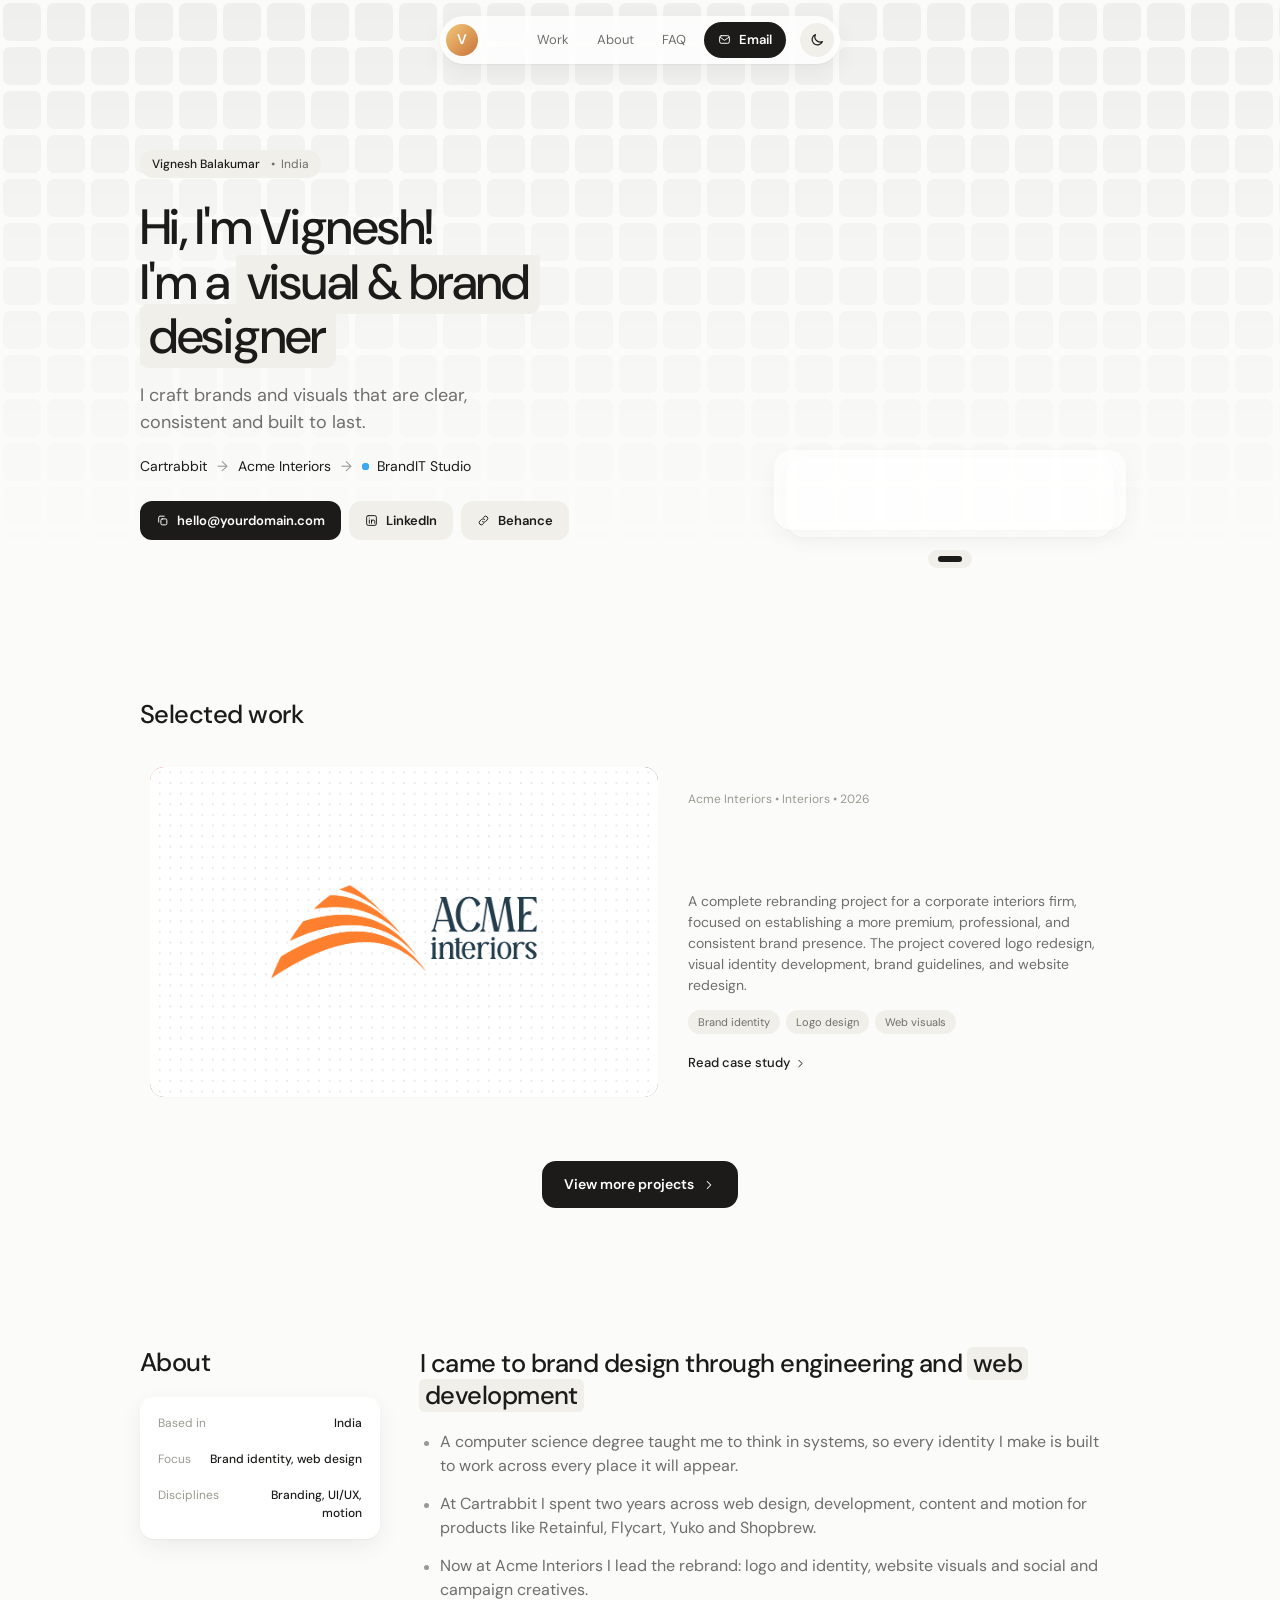
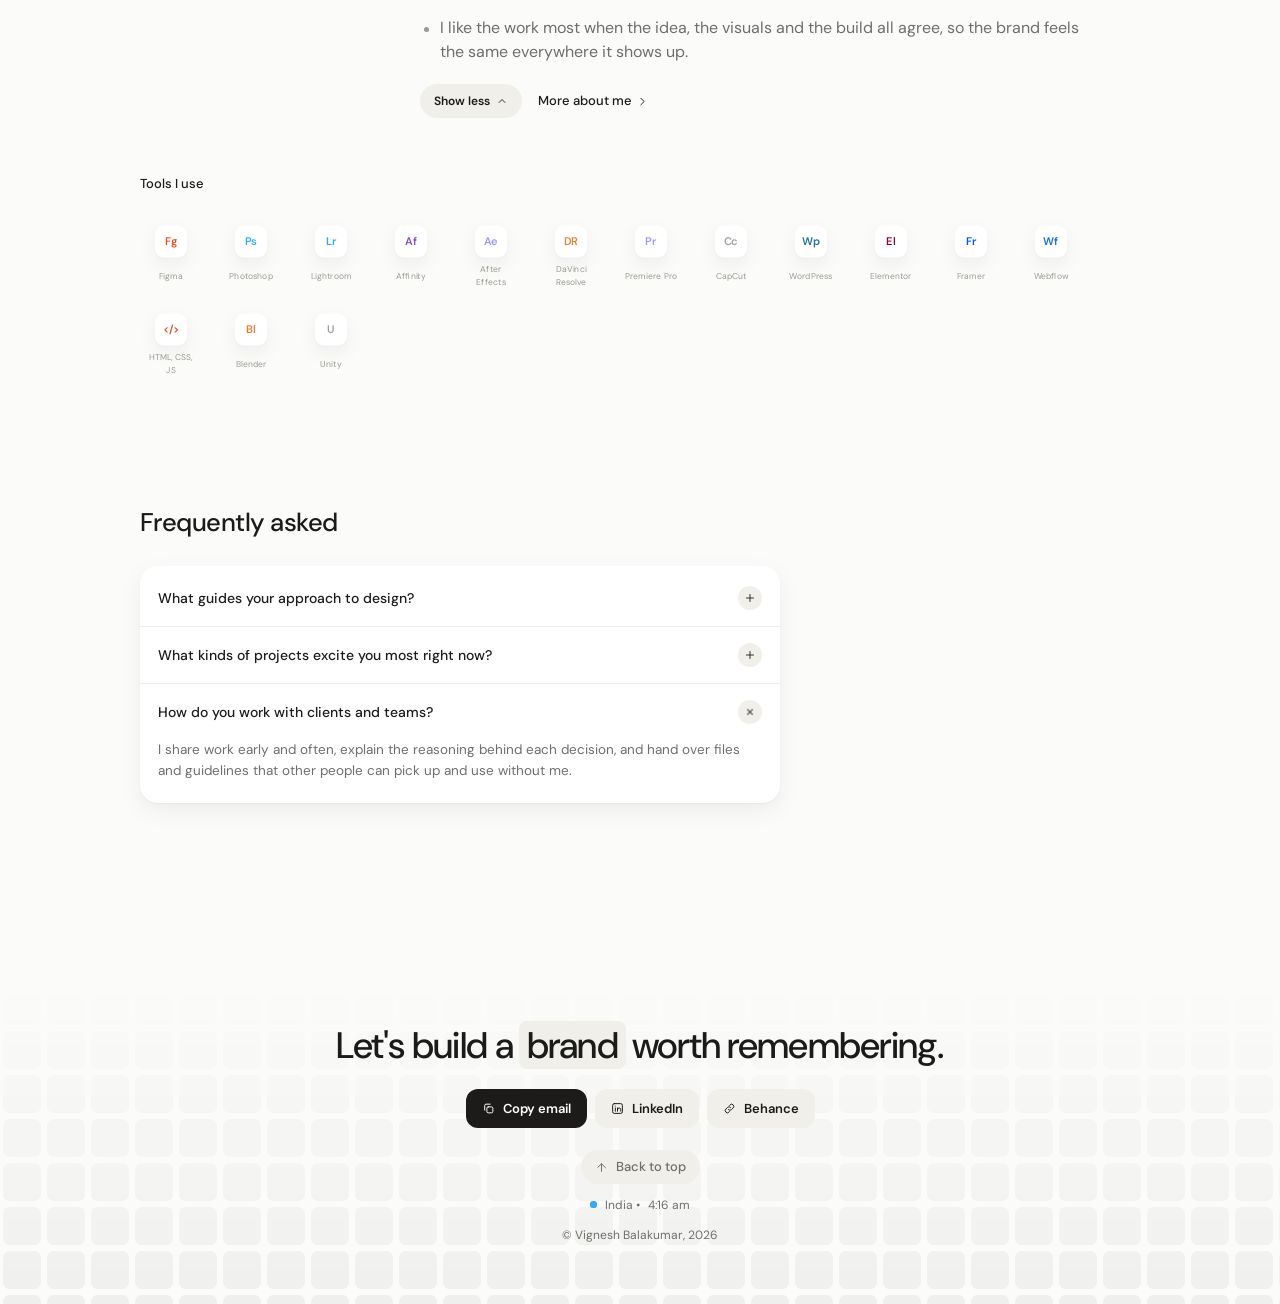
==== commit fd55707d: "Open project site links in new tabs Co-authored-by: Copilot <223556219+Copilot@users.noreply.github." ====
--- a/index.html
+++ b/index.html
@@ -3,6 +3,10 @@
 <head>
 <meta charset="utf-8">
 <meta name="viewport" content="width=device-width, initial-scale=1, viewport-fit=cover">
+<link rel="icon" type="image/png" sizes="16x16" href="favicon-16x16.png">
+<link rel="icon" type="image/png" sizes="32x32" href="favicon-32x32.png">
+<link rel="apple-touch-icon" href="apple-touch-icon.png">
+<link rel="manifest" href="site.webmanifest">
 <title>Vignesh Balakumar · Visual &amp; Brand Designer</title>
 <meta name="description" content="Visual and brand designer in India. Brand identity, web design and campaign work.">
 <meta name="theme-color" content="#FBFBF9">
@@ -1317,7 +1321,7 @@
       var oc = arr(c.outcomes).filter(function (x) { return x && (txt(x.title) || txt(x.text)); }), cl = c.closing || {}, cta = safeUrl(cl.ctaUrl);
       if (oc.length || txt(cl.text) || cta) secs.push({ id: "outcomes", label: "Outcomes", cls: "sec prose", html: "<h2 data-reveal>Outcomes &amp; takeaways</h2>" +
         (oc.length ? '<div class="outcomes" data-stagger=".09">' + oc.map(function (x) { return '<div class="card outcome"><span class="ico">' + svgi("i-spark") + "</span><h4>" + esc(x.title || "") + "</h4><p>" + esc(x.text || "") + "</p></div>"; }).join("") + "</div>" : "") +
-        paras(cl.text) + (cta ? '<p data-reveal><a class="btn-dark" href="' + esc(cta) + '">' + esc(txt(cl.ctaLabel) || "Visit the live site") + " " + svgi("i-ext") + "</a></p>" : "") });
+        paras(cl.text) + (cta ? '<p data-reveal><a class="btn-dark" href="' + esc(cta) + '" target="_blank" rel="noopener">' + esc(txt(cl.ctaLabel) || "Visit the live site") + " " + svgi("i-ext") + "</a></p>" : "") });
 
       var nx = null;
       for (var k = 1; k < list.length; k++) { var o = list[(at + k) % list.length]; if (caseHref(o) && o !== p) { nx = o; break; } }
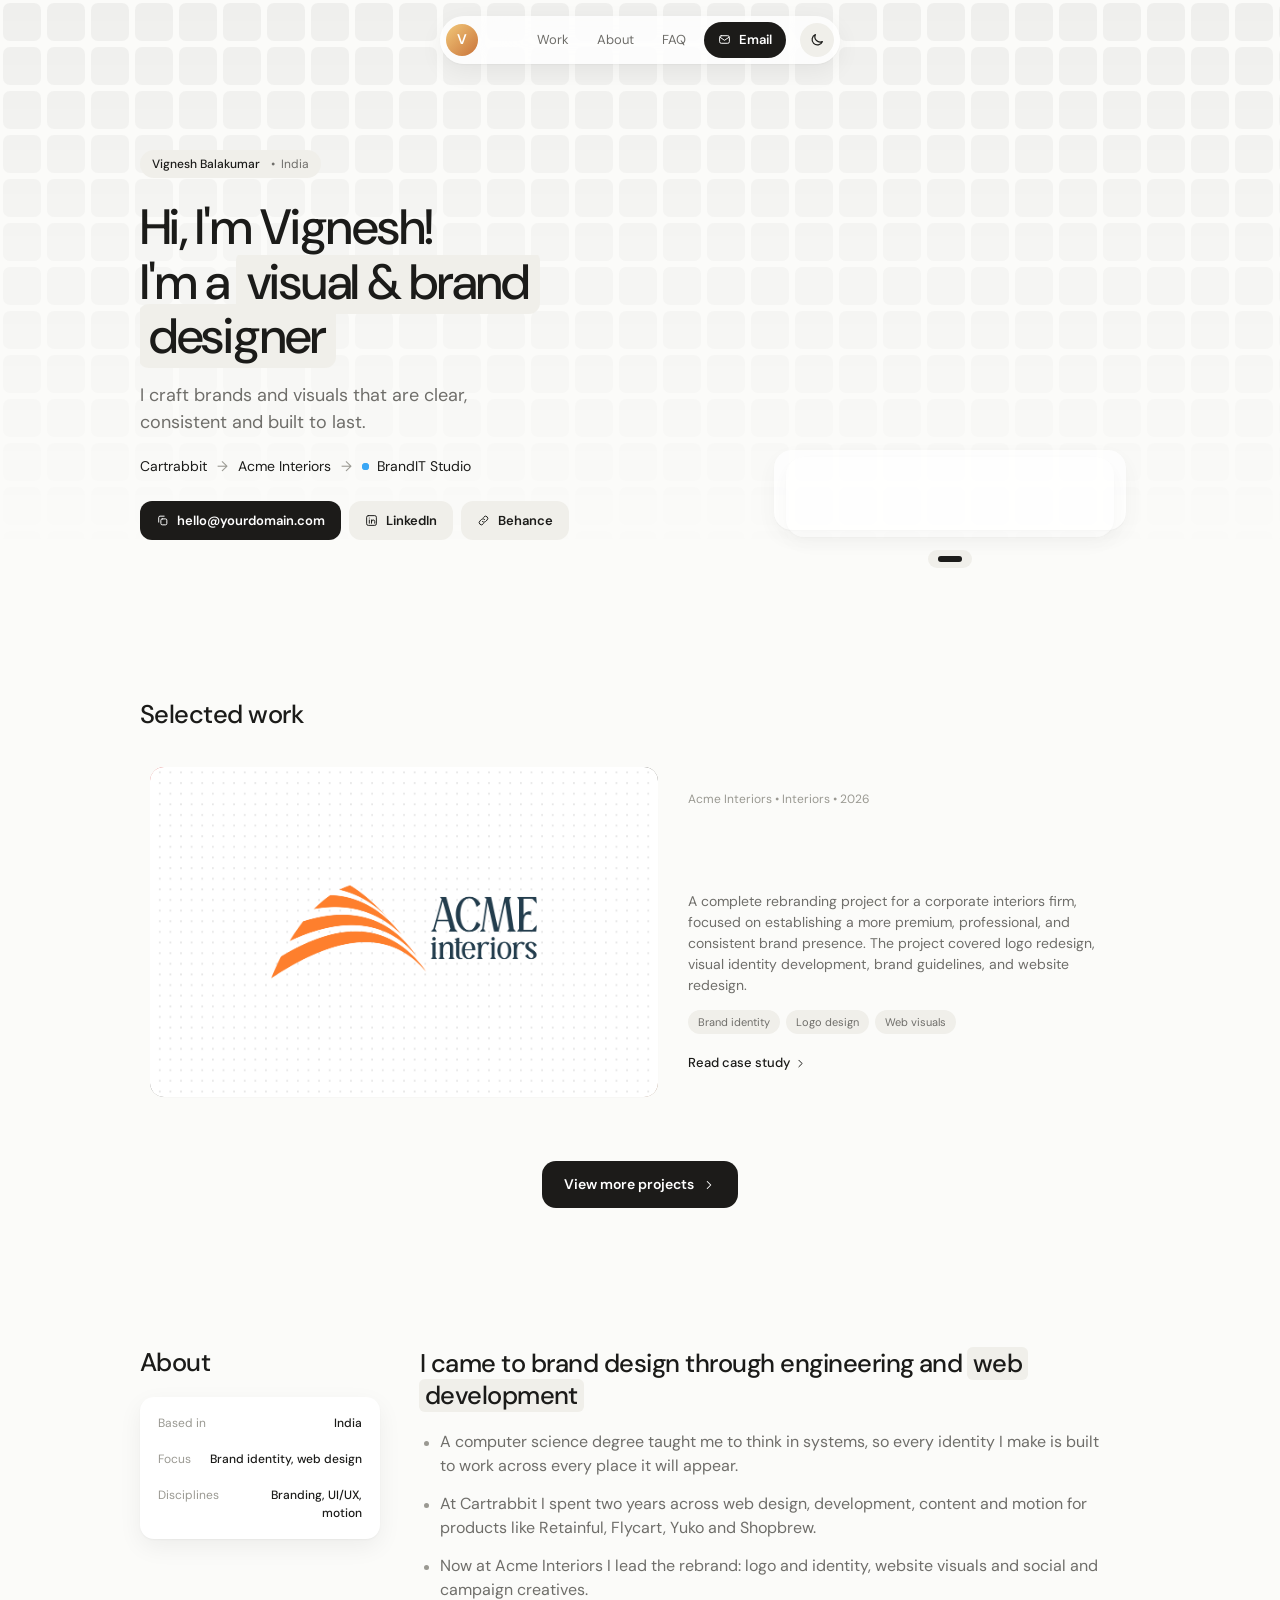
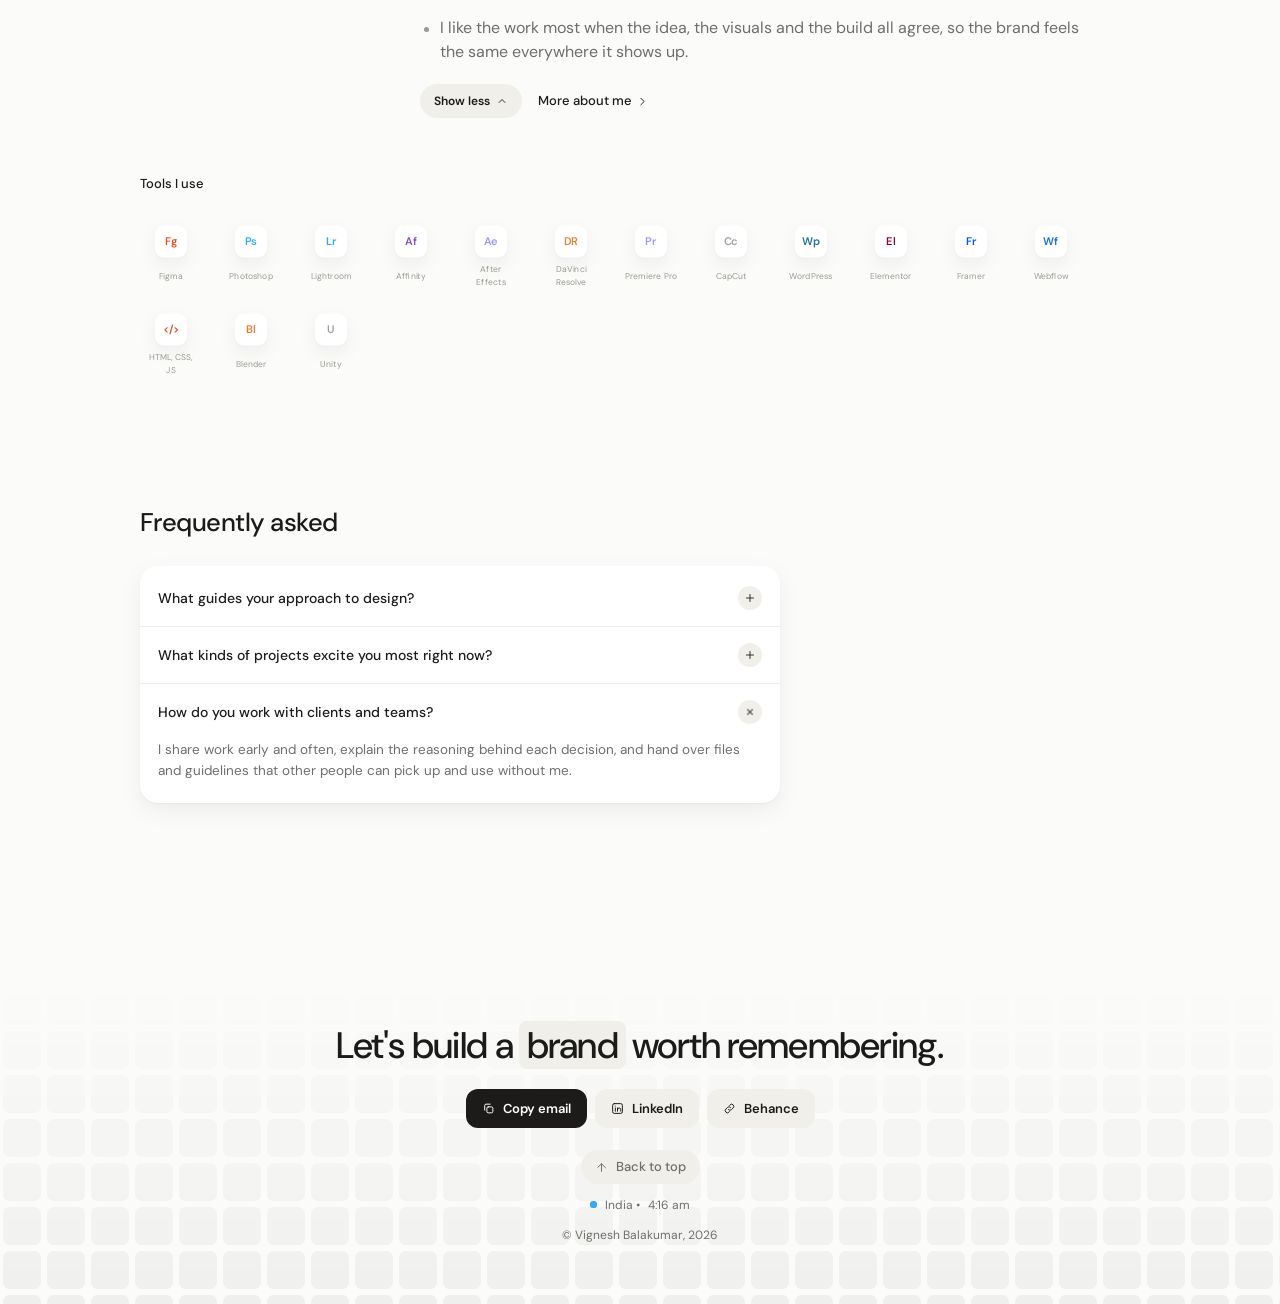
==== commit 4a72b4ad: "Update project content and section labels Co-authored-by: Copilot <223556219+Copilot@users.noreply.g" ====
--- a/index.html
+++ b/index.html
@@ -1302,11 +1302,11 @@
         return '<div class="card insight"><h4>' + esc(x.title || "") + "</h4>" + (txt(x.quote) ? '<blockquote><span class="q">\u201C</span>' + esc(x.quote) + "</blockquote>" : "") + "</div>";
       }).join("") + "</div>" });
       var idn = c.identity || {}, ex = arr(c.identityExtras).filter(function (x) { return x && txt(x.image); });
-      if (txt(idn.text) || txt(idn.image) || ex.length) secs.push({ id: "identity", label: "Identity", cls: "sec prose", html: "<h2 data-reveal>Identity</h2>" + paras(idn.text) + shot(idn.image, idn.caption) +
+      if (txt(idn.text) || txt(idn.image) || ex.length) secs.push({ id: "identity", label: "Website visuals", cls: "sec prose", html: "<h2 data-reveal>Website visuals</h2>" + paras(idn.text) + shot(idn.image, idn.caption) +
         (ex.length ? '<div class="grid2" data-stagger=".1">' + ex.map(function (x) { return shot(x.image, x.caption); }).join("") + "</div>" : "") });
       var wb = c.website || {}, sl = arr(c.slides).filter(function (x) { return x && txt(x.image); });
       if (txt(wb.intro) || sl.length) {
-        var wh = "<h2 data-reveal>Website visuals</h2>" + paras(wb.intro);
+        var wh = "<h2 data-reveal>Identity</h2>" + paras(wb.intro);
         if (sl.length === 1) wh += shot(sl[0].image, sl[0].caption);
         else if (sl.length > 1) wh += '<div class="slider" id="slider" data-reveal><div class="slider-view" tabindex="0" aria-label="Website visuals"><div class="slider-track">' +
           sl.map(function (x) { return '<figure class="slide"><div class="card">' + framed(x.image, "", "", "", x.caption) + "</div>" + (txt(x.caption) ? "<figcaption>" + esc(x.caption) + "</figcaption>" : "") + "</figure>"; }).join("") +
